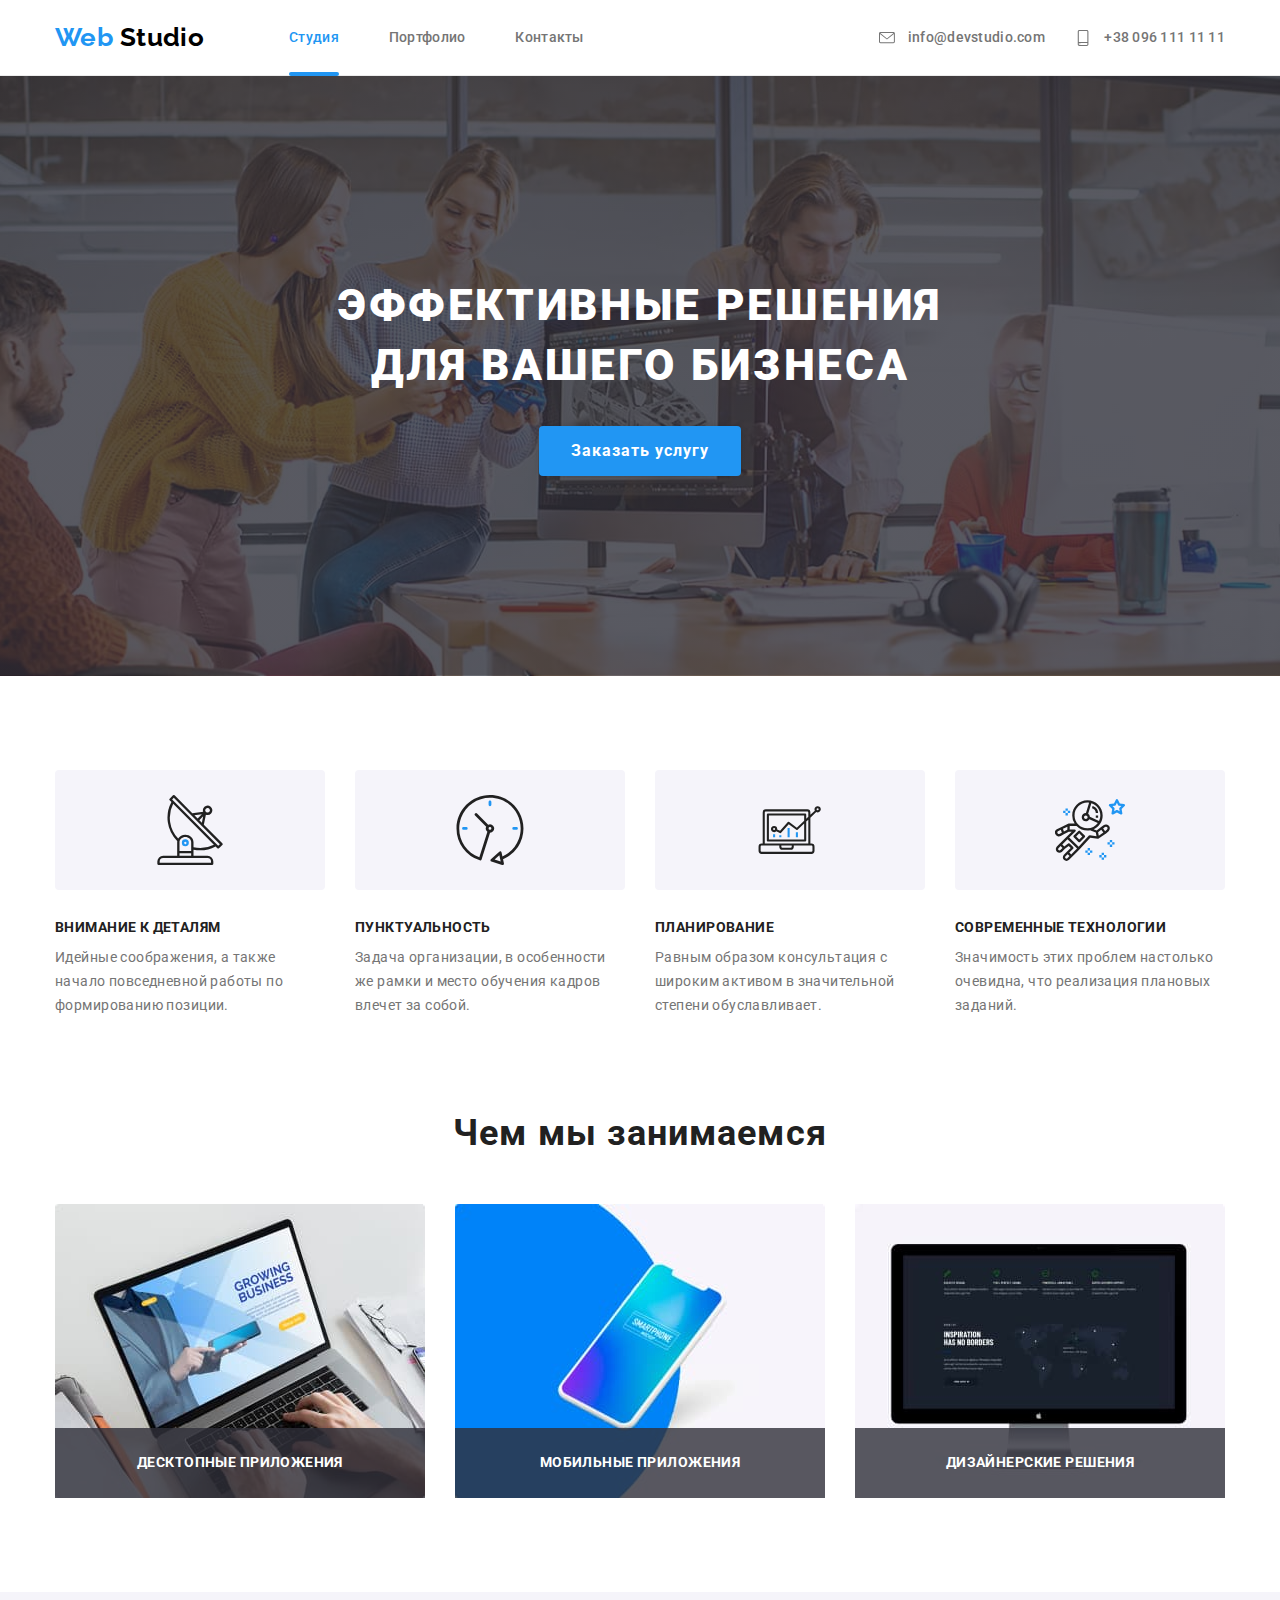
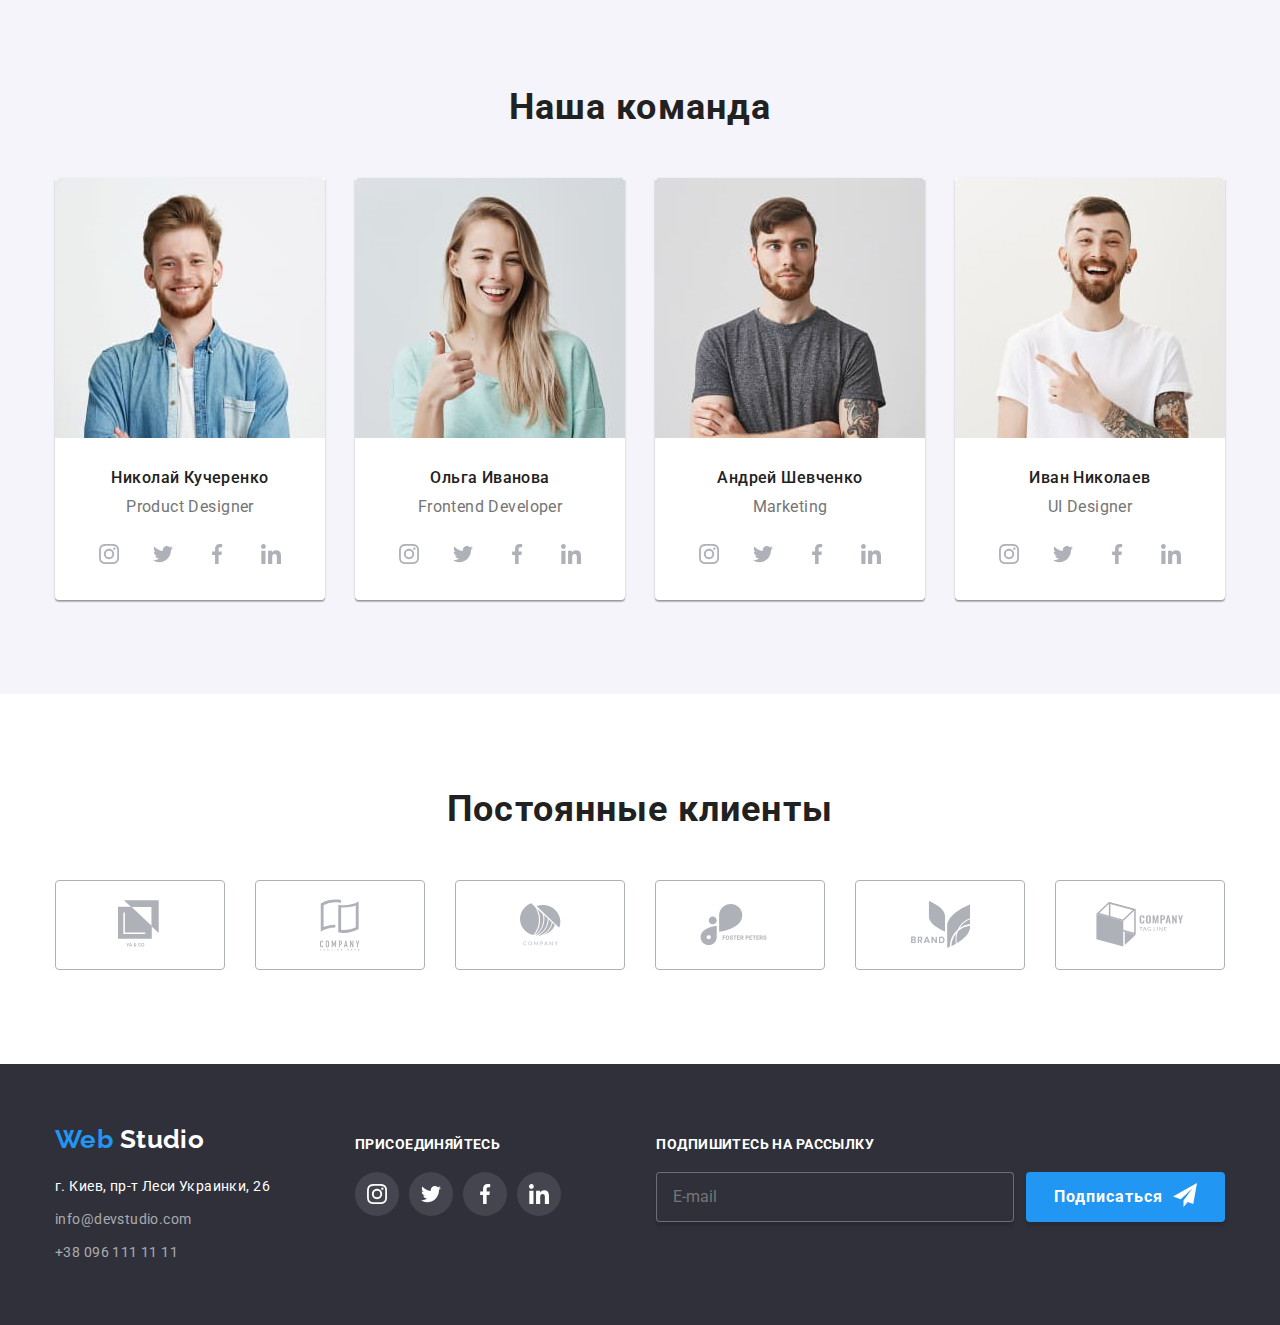
==== index.html @ bd6f2a19 "hw08-ver_0_01" ====
<!DOCTYPE html>
<html lang="ru">
  <head>
    <meta charset="UTF-8" />
    <meta name="viewport" content="width=device-width, initial-scale=1.0" />
    <title>
      Web Studio
    </title>
    <link
      href="https://fonts.googleapis.com/css2?family=Raleway:wght@400;700&family=Roboto:wght@400;500;700;900&display=swap"
      rel="stylesheet"
    />
    <link rel="stylesheet" href="./css/main.min.css" />
  </head>
  <body>
    <header class="page-header">
      <div class="page-header__wrapper container">
        <a href="./index.html" class="logo page-header__logo">
          Web
          <span class="logo--black">Studio</span>
        </a>
        <nav class="page-header__nav">
          <ul class="nav-list">
            <li>
              <a href="./index.html" class="active" aria-label="Гланая страница">Студия</a>
            </li>
            <li>
              <a href="./portfolio.html" aria-label="Портфолио">Портфолио</a>
            </li>
            <li>
              <a href="#" aria-label="Контакты">Контакты</a>
            </li>
          </ul>
        </nav>

        <ul class="header-contacts">
          <li>
            <a href="mailto:info@devstudio.com" aria-label="Написать письмо нам">
              <span class="header-contacts__icon">
                <svg width="16" height="16">
                  <use href="./images/sprite-min.svg#icon-email"></use>
                </svg>
              </span>
              info@devstudio.com
            </a>
          </li>
          <li>
            <a href="tel:+380961111111" aria-label="Позвонить нам">
              <span class="header-contacts__icon">
                <svg width="16" height="16">
                  <use href="./images/sprite-min.svg#icon-phone"></use>
                </svg>
              </span>
              +38 096 111 11 11
            </a>
          </li>
        </ul>
      </div>
    </header>

    <main>
      <!-- Секция заказа. Главный блок -->
      <section class="section-hero">
        <div class="container">
          <h1>
            эффективные решения
            <br />
            для вашего бизнеса
          </h1>
          <a href="#" data-modal-open>Заказать услугу</a>
        </div>
      </section>

      <!-- Ценности. Скилы -->
      <section class="section-skills container">
        <h2 class="visually-hidden">
          Наши ценности
        </h2>
        <ul class="skills-list">
          <li>
            <div class="skills-list__svg">
              <svg width="70px" height="70px">
                <use href="./images/sprite-min.svg#icon-antenna"></use>
              </svg>
            </div>
            <h3>
              Внимание к деталям
            </h3>
            <p>
              Идейные соображения, а также начало повседневной работы по формированию позиции.
            </p>
          </li>
          <li>
            <div class="skills-list__svg">
              <svg width="70px" height="70px">
                <use href="./images/sprite-min.svg#icon-clock"></use>
              </svg>
            </div>
            <h3>
              Пунктуальность
            </h3>
            <p>
              Задача организации, в особенности же рамки и место обучения кадров влечет за собой.
            </p>
          </li>
          <li>
            <div class="skills-list__svg">
              <svg width="70px" height="70px">
                <use href="./images/sprite-min.svg#icon-diagram"></use>
              </svg>
            </div>
            <h3>
              Планирование
            </h3>
            <p>
              Равным образом консультация с широким активом в значительной степени обуславливает.
            </p>
          </li>
          <li>
            <div class="skills-list__svg">
              <svg width="70px" height="70px">
                <use href="./images/sprite-min.svg#icon-astronaut"></use>
              </svg>
            </div>
            <h3>
              Современные технологии
            </h3>
            <p>
              Значимость этих проблем настолько очевидна, что реализация плановых заданий.
            </p>
          </li>
        </ul>
      </section>

      <!-- Наши работы (продукты) -->
      <section class="section-works container">
        <h2>
          Чем мы занимаемся
        </h2>
        <ul class="works-list">
          <li>
            <img
              src="./images/content/img/index/desktop.jpg"
              alt="Десктопные приложения"
              width="370"
            />
            <div class="works-list__descr">
              <h3>
                Десктопные приложения
              </h3>
            </div>
          </li>
          <li>
            <img
              src="./images/content/img/index/mobile.jpg"
              alt="Мобильные приложения"
              width="370"
            />
            <div class="works-list__descr">
              <h3>
                Мобильные приложения
              </h3>
            </div>
          </li>
          <li>
            <img
              src="./images/content/img/index/desing.jpg"
              alt="Дизайнерские решения"
              width="370"
            />
            <div class="works-list__descr">
              <h3>
                Дизайнерские решения
              </h3>
            </div>
          </li>
        </ul>
      </section>

      <!-- Команда. Сотрудники -->
      <section class="section-team">
        <div class="container">
          <h2>
            Наша команда
          </h2>
          <ul class="team-list">
            <li>
              <img
                src="./images/content/img/index/person-1.jpg"
                alt="Николай Кучеренко фото"
                width="270"
                title="Николай Кучеренко"
              />
              <h3>
                Николай Кучеренко
              </h3>
              <p>
                Product Designer
              </p>
              <ul class="team-list__social">
                <li>
                  <a href="#" class="social-icon">
                    <svg width="20px" height="20px">
                      <use href="./images/sprite-min.svg#icon-instagram"></use>
                    </svg>
                  </a>
                </li>
                <li>
                  <a href="#" class="social-icon">
                    <svg width="20px" height="20px">
                      <use href="./images/sprite-min.svg#icon-twitter"></use>
                    </svg>
                  </a>
                </li>
                <li>
                  <a href="#" class="social-icon">
                    <svg width="20px" height="20px">
                      <use href="./images/sprite-min.svg#icon-facebook"></use>
                    </svg>
                  </a>
                </li>
                <li>
                  <a href="#" class="social-icon">
                    <svg width="20px" height="20px">
                      <use href="./images/sprite-min.svg#icon-linkedin"></use>
                    </svg>
                  </a>
                </li>
              </ul>
            </li>
            <li>
              <img
                src="./images/content/img/index/person-2.jpg"
                alt="Ольга Иванова фото"
                width="270"
                title="Ольга Иванова"
              />
              <h3>
                Ольга Иванова
              </h3>
              <p>
                Frontend Developer
              </p>
              <ul class="team-list__social">
                <li>
                  <a href="#" class="social-icon">
                    <svg width="20px" height="20px">
                      <use href="./images/sprite-min.svg#icon-instagram"></use>
                    </svg>
                  </a>
                </li>
                <li>
                  <a href="#" class="social-icon">
                    <svg width="20px" height="20px">
                      <use href="./images/sprite-min.svg#icon-twitter"></use>
                    </svg>
                  </a>
                </li>
                <li>
                  <a href="#" class="social-icon">
                    <svg width="20px" height="20px">
                      <use href="./images/sprite-min.svg#icon-facebook"></use>
                    </svg>
                  </a>
                </li>
                <li>
                  <a href="#" class="social-icon">
                    <svg width="20px" height="20px">
                      <use href="./images/sprite-min.svg#icon-linkedin"></use>
                    </svg>
                  </a>
                </li>
              </ul>
            </li>
            <li>
              <img
                src="./images/content/img/index/person-3.jpg"
                alt="Андрей Шевченко фото"
                width="270"
                title="Андрей Шевченко"
              />
              <h3>
                Андрей Шевченко
              </h3>
              <p>
                Marketing
              </p>
              <ul class="team-list__social">
                <li>
                  <a href="#" class="social-icon">
                    <svg width="20px" height="20px">
                      <use href="./images/sprite-min.svg#icon-instagram"></use>
                    </svg>
                  </a>
                </li>
                <li>
                  <a href="#" class="social-icon">
                    <svg width="20px" height="20px">
                      <use href="./images/sprite-min.svg#icon-twitter"></use>
                    </svg>
                  </a>
                </li>
                <li>
                  <a href="#" class="social-icon">
                    <svg width="20px" height="20px">
                      <use href="./images/sprite-min.svg#icon-facebook"></use>
                    </svg>
                  </a>
                </li>
                <li>
                  <a href="#" class="social-icon">
                    <svg width="20px" height="20px">
                      <use href="./images/sprite-min.svg#icon-linkedin"></use>
                    </svg>
                  </a>
                </li>
              </ul>
            </li>
            <li>
              <img
                src="./images/content/img/index/person-4.jpg"
                alt="Иван Николаев фото"
                width="270"
                title="Иван Николаев"
              />
              <h3>
                Иван Николаев
              </h3>
              <p>
                UI Designer
              </p>
              <ul class="team-list__social">
                <li>
                  <a href="#" class="social-icon">
                    <svg width="20px" height="20px">
                      <use href="./images/sprite-min.svg#icon-instagram"></use>
                    </svg>
                  </a>
                </li>
                <li>
                  <a href="#" class="social-icon">
                    <svg width="20px" height="20px">
                      <use href="./images/sprite-min.svg#icon-twitter"></use>
                    </svg>
                  </a>
                </li>
                <li>
                  <a href="#" class="social-icon">
                    <svg width="20px" height="20px">
                      <use href="./images/sprite-min.svg#icon-facebook"></use>
                    </svg>
                  </a>
                </li>
                <li>
                  <a href="#" class="social-icon">
                    <svg width="20px" height="20px">
                      <use href="./images/sprite-min.svg#icon-linkedin"></use>
                    </svg>
                  </a>
                </li>
              </ul>
            </li>
          </ul>
        </div>
      </section>

      <!-- Клиенты -->
      <section class="section-clients container">
        <h2>
          Постоянные клиенты
        </h2>
        <ul class="clients-list">
          <li>
            <a href="#" aria-label="Ссылка на сайт Компании-1" class="clients-list__link">
              <svg width="45px" height="50px">
                <use href="./images/sprite-min.svg#icon-client-1"></use>
              </svg>
            </a>
          </li>
          <li>
            <a href="#" aria-label="Ссылка на сайт Компании-2" class="clients-list__link">
              <svg width="40px" height="52px">
                <use href="./images/sprite-min.svg#icon-client-2"></use>
              </svg>
            </a>
          </li>
          <li>
            <a href="#" aria-label="Ссылка на сайт Компании-3" class="clients-list__link">
              <svg width="41px" height="43px">
                <use href="./images/sprite-min.svg#icon-client-3"></use>
              </svg>
            </a>
          </li>
          <li>
            <a href="#" aria-label="Ссылка на сайт Компании-4" class="clients-list__link">
              <svg width="80px" height="42px">
                <use href="./images/sprite-min.svg#icon-client-4"></use>
              </svg>
            </a>
          </li>
          <li>
            <a href="#" aria-label="Ссылка на сайт Компании-5" class="clients-list__link">
              <svg width="59px" height="47px">
                <use href="./images/sprite-min.svg#icon-client-5"></use>
              </svg>
            </a>
          </li>
          <li>
            <a href="#" aria-label="Ссылка на сайт Компании-6" class="clients-list__link">
              <svg width="88px" height="45px">
                <use href="./images/sprite-min.svg#icon-client-6"></use>
              </svg>
            </a>
          </li>
        </ul>
      </section>
    </main>

    <!-- Footer -->
    <footer class="page-footer">
      <div class="page-footer__wrapper container">
        <!-- Contacts -->
        <section class="footer-left">
          <h2 class="visually-hidden">
            Контакты
          </h2>
          <a href="./index.html" class="logo footer-left__logo">
            Web
            <span class="logo--white">Studio</span>
          </a>
          <address class="footer-contacts">
            <ul class="footer-contacts__list">
              <li>
                <p>
                  г. Киев, пр-т Леси Украинки, 26
                </p>
              </li>
              <li>
                <a href="mailto:info@devstudio.com">info@devstudio.com</a>
              </li>
              <li>
                <a href="tel:+380961111111">+38 096 111 11 11</a>
              </li>
            </ul>
          </address>
        </section>

        <!-- Follow me -->
        <section class="footer-center footer-section-follow-me">
          <h2 class="visually-hidden">Мы в социальных сетях</h2>
          <b>присоединяйтесь</b>
          <ul class="footer-follow-me">
            <li>
              <a href="#" aria-label="Ссылка на Instagram" class="social-icon social-icon--dark">
                <svg width="20px" height="20px">
                  <use href="./images/sprite-min.svg#icon-instagram"></use>
                </svg>
              </a>
            </li>
            <li>
              <a href="#" aria-label="Ссылка на Twitter" class="social-icon social-icon--dark">
                <svg width="20px" height="20px">
                  <use href="./images/sprite-min.svg#icon-twitter"></use>
                </svg>
              </a>
            </li>
            <li>
              <a href="#" aria-label="Ссылка на Facebook" class="social-icon social-icon--dark">
                <svg width="20px" height="20px">
                  <use href="./images/sprite-min.svg#icon-facebook"></use>
                </svg>
              </a>
            </li>
            <li>
              <a href="#" aria-label="Ссылка на Linkedin" class="social-icon social-icon--dark">
                <svg width="20px" height="20px">
                  <use href="./images/sprite-min.svg#icon-linkedin"></use>
                </svg>
              </a>
            </li>
          </ul>
        </section>

        <!-- Subscribe -->
        <section class="footer-right footer-section-subscribe">
          <h2 class="visually-hidden">Подписка на рассылку</h2>
          <b>Подпишитесь на рассылку</b>
          <form class="form-subscribe" autocomplete="off">
            <label class="form-subscribe-field">
              <input type="email" class="form-subscribe-input" name="mail" placeholder="E-mail" />
            </label>
            <button type="submit" class="form-subscribe-submit">
              <span class="form-subscribe-label">Подписаться</span>
              <span class="form-subscribe-icon">
                <svg width="24px" height="24px">
                  <use href="./images/sprite-min.svg#icon-send"></use>
                </svg>
              </span>
            </button>
          </form>
        </section>
      </div>
    </footer>

    <!-- Modal -->
    <div class="backdrop is-hidden" data-modal>
      <div class="modal">
        <button class="btn-close" data-modal-close>
          <svg width="11px" height="11px">
            <use href="./images/sprite-min.svg#icon-close"></use>
          </svg>
        </button>
        <h2>Оставьте свои данные, мы вам перезвоним</h2>
        <form class="form-callback" autocomplete="off">
          <label class="form-callback-field">
            <input type="text" class="form-callback-input" name="name" placeholder=" " />
            <span class="form-callback-icon">
              <svg width="12px" height="12px">
                <use href="./images/sprite-min.svg#icon-human"></use>
              </svg>
            </span>
            <span class="form-callback-label">Имя</span>
          </label>
          <label class="form-callback-field">
            <input type="tel" class="form-callback-input" name="phone" placeholder=" " />
            <span class="form-callback-icon">
              <svg width="12px" height="12px">
                <use href="./images/sprite-min.svg#icon-phone-2"></use>
              </svg>
            </span>
            <span class="form-callback-label">Телефон</span>
          </label>
          <label class="form-callback-field">
            <input type="email" class="form-callback-input" name="email" placeholder=" " />
            <span class="form-callback-icon">
              <svg width="12px" height="12px">
                <use href="./images/sprite-min.svg#icon-email-2"></use>
              </svg>
            </span>
            <span class="form-callback-label">Почта</span>
          </label>
          <div class="textarea-wrapper">
            <textarea name="comment" class="form-callback-textarea" placeholder=" "></textarea>
            <span class="form-callback-text">Комментарий</span>
          </div>
          <label class="form-callback-checkbox">
            <input type="checkbox" class="form-callback-checkbox--input" name="callback-agree" />
            <span class="form-callback-icon--checkbox"></span>
            <span class="form-callback-text--checkbox">Соглашаюсь с рассылкой и принимаю</span>
            <a href="#">Условия договора</a>
          </label>
          <button type="submit" class="form-callback-submit">Отправить</button>
        </form>
      </div>
    </div>

    <script src="./js/modal.js"></script>
  </body>
</html>
---- css/main.min.css ----
/*! modern-normalize v0.7.0 | MIT License | https://github.com/sindresorhus/modern-normalize */*,*::before,*::after{-webkit-box-sizing:border-box;box-sizing:border-box}:root{-moz-tab-size:4;-o-tab-size:4;tab-size:4}html{line-height:1.15;-webkit-text-size-adjust:100%}body{margin:0}body{font-family:system-ui,-apple-system,"Segoe UI",Roboto,Helvetica,Arial,sans-serif,"Apple Color Emoji","Segoe UI Emoji"}hr{height:0}abbr[title]{-webkit-text-decoration:underline dotted;text-decoration:underline dotted}b,strong{font-weight:bolder}code,kbd,samp,pre{font-family:ui-monospace, SFMono-Regular, Consolas, 'Liberation Mono', Menlo, monospace;font-size:1em}small{font-size:80%}sub,sup{font-size:75%;line-height:0;position:relative;vertical-align:baseline}sub{bottom:-0.25em}sup{top:-0.5em}button,input,optgroup,select,textarea{font-family:inherit;font-size:100%;line-height:1.15;margin:0}button,select{text-transform:none}button,[type='button'],[type='reset'],[type='submit']{-webkit-appearance:button}button::-moz-focus-inner,[type='button']::-moz-focus-inner,[type='reset']::-moz-focus-inner,[type='submit']::-moz-focus-inner{border-style:none;padding:0}button:-moz-focusring,[type='button']:-moz-focusring,[type='reset']:-moz-focusring,[type='submit']:-moz-focusring{outline:1px dotted ButtonText}legend{padding:0}progress{vertical-align:baseline}[type='number']::-webkit-inner-spin-button,[type='number']::-webkit-outer-spin-button{height:auto}[type='search']{-webkit-appearance:textfield;outline-offset:-2px}[type='search']::-webkit-search-decoration{-webkit-appearance:none}::-webkit-file-upload-button{-webkit-appearance:button;font:inherit}summary{display:list-item}ul{margin:0;padding:0;list-style:none}.section-works h2,.section-team h2,.section-clients h2,.modal h2{margin-bottom:50px;font-size:36px;font-weight:700;letter-spacing:.03em;line-height:1.17;color:#212121}.skills-list h3,.works-list__descr h3{text-align:left;font-size:14px;font-weight:700;text-transform:uppercase;letter-spacing:.03em;line-height:1.14;color:#212121}body{font-family:"Roboto",sans-serif;font-size:14px;letter-spacing:.03em;background-color:#fff;color:#757575}a,a:visited{text-decoration:none}h1,h2,h3,h4,h5,h6{margin:0;text-align:center}img{display:block}.container{width:1200px;margin-left:auto;margin-right:auto;padding:0 15px}.visually-hidden{position:absolute;width:1px;height:1px;margin:-1px;border:0;padding:0;clip:rect(0 0 0 0);overflow:hidden}.logo{display:inline-block;font-family:"Raleway",sans-serif;font-size:26px;font-weight:700;line-height:1.19;color:#2196f3}.logo:visited{color:#2196f3}.logo--black{color:#000}.logo--white{color:#fff}.social-icon{display:-webkit-box;display:-ms-flexbox;display:flex;-webkit-box-align:center;-ms-flex-align:center;align-items:center;-webkit-box-pack:center;-ms-flex-pack:center;justify-content:center;width:44px;height:44px;border-radius:50%;background-color:#fff;fill:#afb1b8;-webkit-transition:background-color 250ms cubic-bezier(0.4, 0, 0.2, 1) 0ms,fill 250ms cubic-bezier(0.4, 0, 0.2, 1) 0ms;transition:background-color 250ms cubic-bezier(0.4, 0, 0.2, 1) 0ms,fill 250ms cubic-bezier(0.4, 0, 0.2, 1) 0ms}.social-icon--dark{background-color:rgba(255,255,255,0.1);fill:#fff}.social-icon:hover,.social-icon:focus{background-color:#2196f3;fill:#fff}.page-header{border-bottom:1px solid #ececec}.page-header__wrapper{display:-webkit-box;display:-ms-flexbox;display:flex;-webkit-box-align:center;-ms-flex-align:center;align-items:center;-webkit-box-pack:start;-ms-flex-pack:start;justify-content:flex-start}.page-header__logo{margin-right:85px}.page-header__nav{margin-right:auto}.nav-list{display:-webkit-box;display:-ms-flexbox;display:flex;font-weight:500;letter-spacing:.02em}.nav-list>li:not(:last-child){margin-right:50px}.nav-list>li>a{display:block;position:relative;line-height:75px;color:inherit;-webkit-transition:color 250ms cubic-bezier(0.4, 0, 0.2, 1) 0ms;transition:color 250ms cubic-bezier(0.4, 0, 0.2, 1) 0ms}.nav-list a:hover,.nav-list a:focus,.nav-list .active{color:#2196f3}.nav-list .active::after{content:'';position:absolute;left:0;bottom:-1px;width:100%;height:4px;border-radius:2px;background-color:#2196f3}.header-contacts{display:-webkit-box;display:-ms-flexbox;display:flex;-webkit-box-align:center;-ms-flex-align:center;align-items:center;-webkit-box-pack:start;-ms-flex-pack:start;justify-content:flex-start}.header-contacts>li:not(:last-child){margin-right:30px}.header-contacts a{font-weight:500;letter-spacing:.02em;color:inherit;fill:currentColor;-webkit-transition:color 250ms cubic-bezier(0.4, 0, 0.2, 1) 0ms,fill 250ms cubic-bezier(0.4, 0, 0.2, 1) 0ms;transition:color 250ms cubic-bezier(0.4, 0, 0.2, 1) 0ms,fill 250ms cubic-bezier(0.4, 0, 0.2, 1) 0ms}.header-contacts a:hover,.header-contacts a:focus{color:#2196f3;fill:#2196f3}.header-contacts__icon{padding-right:10px;vertical-align:middle;line-height:0}.section-hero{max-width:1600px;margin-left:auto;margin-right:auto;margin-bottom:94px;padding:200px 0;text-align:center;background-color:#000;background-image:-webkit-gradient(linear, left top, right top, from(rgba(47,48,58,0.8)), to(rgba(47,48,58,0.8))),url("../images/decor/img/hero.jpg");background-image:linear-gradient(to right, rgba(47,48,58,0.8), rgba(47,48,58,0.8)),url("../images/decor/img/hero.jpg");background-repeat:no-repeat;background-position:center;background-size:cover}.section-hero h1{margin:0;margin-bottom:30px;font-size:44px;font-weight:900;text-transform:uppercase;letter-spacing:0.06em;line-height:1.36;color:#fff}.section-hero a{display:inline-block;padding:10px 32px;font-size:16px;font-weight:700;letter-spacing:.06em;line-height:1.88;background-color:#2196f3;color:#fff;border-radius:4px;-webkit-box-shadow:0 0 4px rgba(0,0,0,0.15);box-shadow:0 0 4px rgba(0,0,0,0.15)}.section-skills{margin-bottom:94px}.skills-list{display:-webkit-box;display:-ms-flexbox;display:flex;margin:0 -15px}.skills-list>li{width:calc((100% - 120px) / 4);margin:0 15px}.skills-list h3{margin-bottom:10px}.skills-list p{margin:0;line-height:1.71}.skills-list__svg{margin-bottom:30px;padding:25px 0;line-height:0;text-align:center;background-color:#f5f4fa;border-radius:4px}.section-works{margin-bottom:94px}.works-list{display:-webkit-box;display:-ms-flexbox;display:flex;margin:0 -15px}.works-list>li{display:-webkit-box;display:-ms-flexbox;display:flex;position:relative;margin:0 15px}.works-list__descr{position:absolute;left:0;bottom:0;width:100%;padding:27px 0;background-color:rgba(47,48,58,0.8)}.works-list__descr h3{text-align:center;color:#fff}.section-team{margin-bottom:94px;padding:94px 0;background-color:#f5f4fa}.team-list{display:-webkit-box;display:-ms-flexbox;display:flex;margin:0 -15px}.team-list>li{margin:0 15px;background-color:#fff;border-radius:0px 0px 4px 4px;-webkit-box-shadow:0px 2px 1px rgba(0,0,0,0.2),0px 1px 1px rgba(0,0,0,0.14),0px 1px 3px rgba(0,0,0,0.12);box-shadow:0px 2px 1px rgba(0,0,0,0.2),0px 1px 1px rgba(0,0,0,0.14),0px 1px 3px rgba(0,0,0,0.12)}.team-list h3{margin-top:30px;margin-bottom:10px;font-size:16px;font-weight:500;line-height:1.19;color:#212121}.team-list p{margin:0;font-size:16px;line-height:1.19;text-align:center}.team-list__social{display:-webkit-box;display:-ms-flexbox;display:flex;margin-top:16px;margin-bottom:24px;margin-left:27px;margin-right:27px}.team-list__social>li{margin:0 5px}.section-clients{margin-bottom:94px}.clients-list{display:-webkit-box;display:-ms-flexbox;display:flex;margin:0 -15px}.clients-list>li{width:170px;margin:0 15px;text-align:center}.clients-list__link{display:-webkit-box;display:-ms-flexbox;display:flex;-webkit-box-align:center;-ms-flex-align:center;align-items:center;-webkit-box-pack:center;-ms-flex-pack:center;justify-content:center;height:90px;border:1px solid;border-radius:4px;border-color:#afb1b8;fill:#afb1b8;-webkit-transition:border-color 250ms cubic-bezier(0.4, 0, 0.2, 1) 0ms,fill 250ms cubic-bezier(0.4, 0, 0.2, 1) 0ms;transition:border-color 250ms cubic-bezier(0.4, 0, 0.2, 1) 0ms,fill 250ms cubic-bezier(0.4, 0, 0.2, 1) 0ms}.clients-list__link:hover,.clients-list__link:focus{border-color:#2196f3;fill:#2196f3}.page-footer{padding:60px 0px;background-color:#2f303a}.page-footer b{display:block;margin-bottom:20px;text-transform:uppercase;color:#fff}.page-footer__wrapper{display:-webkit-box;display:-ms-flexbox;display:flex}.footer-left{width:300px}.footer-left__logo{margin-bottom:20px}.footer-contacts{font-style:normal;line-height:1.71}.footer-contacts__list>li:not(:last-child){padding-bottom:9px}.footer-contacts__list p{margin:0;color:#fff}.footer-contacts__list a{color:rgba(255,255,255,0.6)}.footer-center{margin-top:12px;margin-right:auto}.footer-follow-me{display:-webkit-box;display:-ms-flexbox;display:flex;margin-left:-5px;margin-right:-5px}.footer-follow-me>li{margin:0 5px}.footer-right{margin-top:12px}.form-subscribe{display:-webkit-inline-box;display:-ms-inline-flexbox;display:inline-flex;-webkit-box-align:center;-ms-flex-align:center;align-items:center;-webkit-box-pack:center;-ms-flex-pack:center;justify-content:center}.form-subscribe-input{width:358px;padding:14px 16px;margin:0;font-size:16px;line-height:1.25;color:rgba(255,255,255,0.6);border:1px solid rgba(255,255,255,0.3);-webkit-box-shadow:0px 4px 4px rgba(0,0,0,0.15);box-shadow:0px 4px 4px rgba(0,0,0,0.15);border-radius:4px;background-color:#2f303a;cursor:pointer;-webkit-transition:border-color 250ms cubic-bezier(0.4, 0, 0.2, 1) 0ms;transition:border-color 250ms cubic-bezier(0.4, 0, 0.2, 1) 0ms}.form-subscribe-input:focus{outline:none;border-color:#2196f3;cursor:text}.form-subscribe-submit{display:-webkit-box;display:-ms-flexbox;display:flex;-webkit-box-align:center;-ms-flex-align:center;align-items:center;-webkit-box-pack:center;-ms-flex-pack:center;justify-content:center;margin-left:12px;padding:10px 28px;cursor:pointer;background:#2196f3;border:none;border-radius:4px;-webkit-box-shadow:0px 4px 4px rgba(0,0,0,0.15);box-shadow:0px 4px 4px rgba(0,0,0,0.15);fill:#fff}.form-subscribe-label{font-size:16px;font-weight:700;line-height:1.88;letter-spacing:.06em;color:#fff}.form-subscribe-icon{margin-left:10px}.backdrop{position:fixed;top:0;left:0;width:100%;height:100%;background-color:rgba(0,0,0,0.2);opacity:1;-webkit-transition:opacity 250ms cubic-bezier(0.4, 0, 0.2, 1) 0ms;transition:opacity 250ms cubic-bezier(0.4, 0, 0.2, 1) 0ms}.backdrop.is-hidden{opacity:0;pointer-events:none}.modal{position:absolute;top:50%;left:50%;width:528px;padding:40px;-webkit-transform:translate(-50%, -50%) scale(1);transform:translate(-50%, -50%) scale(1);background-color:#fff;border-radius:4px;-webkit-box-shadow:0px 2px 1px rgba(0,0,0,0.2),0px 1px 1px rgba(0,0,0,0.14),0px 1px 3px rgba(0,0,0,0.12);box-shadow:0px 2px 1px rgba(0,0,0,0.2),0px 1px 1px rgba(0,0,0,0.14),0px 1px 3px rgba(0,0,0,0.12);-webkit-transition:-webkit-transform 250ms cubic-bezier(0.4, 0, 0.2, 1) 0ms;transition:-webkit-transform 250ms cubic-bezier(0.4, 0, 0.2, 1) 0ms;transition:transform 250ms cubic-bezier(0.4, 0, 0.2, 1) 0ms;transition:transform 250ms cubic-bezier(0.4, 0, 0.2, 1) 0ms, -webkit-transform 250ms cubic-bezier(0.4, 0, 0.2, 1) 0ms}.backdrop.is-hidden .modal{-webkit-transform:translate(-50%, -50%) scale(1.05);transform:translate(-50%, -50%) scale(1.05)}.modal h2{margin:0;margin-bottom:12px;font-size:20px;line-height:1.15}.btn-close{position:absolute;top:0;right:0;width:30px;height:30px;margin-top:8px;margin-right:8px;padding:0;line-height:0;cursor:pointer;border:1px solid rgba(0,0,0,0.1);border-radius:50%;background-color:#fff;fill:#000;-webkit-transition:fill 250ms cubic-bezier(0.4, 0, 0.2, 1) 0ms;transition:fill 250ms cubic-bezier(0.4, 0, 0.2, 1) 0ms}.btn-close:hover,.btn-close:focus{fill:#2196f3}.textarea-wrapper{position:relative;height:120px}.form-callback{padding-top:18px}.form-callback-field{position:relative;display:block;margin-bottom:28px}.form-callback-input{width:100%;margin:0;padding:12px 18px;padding-left:42px;font-size:14px;line-height:1.14;color:#757575;border:1px solid;border-color:rgba(33,33,33,0.2);border-radius:4px;cursor:pointer;-webkit-transition:border-color 250ms cubic-bezier(0.4, 0, 0.2, 1) 0ms;transition:border-color 250ms cubic-bezier(0.4, 0, 0.2, 1) 0ms}.form-callback-input:focus{outline:none;border-color:#2196f3}.form-callback-icon{position:absolute;top:50%;left:19px;-webkit-transform:translateY(-50%);transform:translateY(-50%);fill:#212121;-webkit-transition:fill 250ms cubic-bezier(0.4, 0, 0.2, 1) 0ms;transition:fill 250ms cubic-bezier(0.4, 0, 0.2, 1) 0ms}.form-callback-input:focus ~ .form-callback-icon{fill:#2196f3}.form-callback-icon--checkbox{display:inline-block;width:16px;height:15px;cursor:pointer;border:2px solid;border-color:#212121;border-radius:2px;background-color:#fff;-webkit-transition:border-color 250ms cubic-bezier(0.4, 0, 0.2, 1) 0ms,background-color 250ms cubic-bezier(0.4, 0, 0.2, 1) 0ms;transition:border-color 250ms cubic-bezier(0.4, 0, 0.2, 1) 0ms,background-color 250ms cubic-bezier(0.4, 0, 0.2, 1) 0ms}.form-callback-checkbox--input:focus ~ .form-callback-icon--checkbox{border:2px solid #2196f3;border-radius:2px}.form-callback-checkbox--input:checked ~ .form-callback-icon--checkbox{background-color:#2196f3;background-image:url("../images/decor/svg/src/check-full.svg");background-size:contain;background-origin:border-box;border:2px solid;border-color:transparent}.form-callback-label{position:absolute;top:50%;left:42px;font-size:14px;line-height:1.14;letter-spacing:.01em;color:#757575;-webkit-transform:translate(0px, -50%);transform:translate(0px, -50%);-webkit-transition:font-size 250ms cubic-bezier(0.4, 0, 0.2, 1) 0ms,line-height 250ms cubic-bezier(0.4, 0, 0.2, 1) 0ms,color 250ms cubic-bezier(0.4, 0, 0.2, 1) 0ms,-webkit-transform 250ms cubic-bezier(0.4, 0, 0.2, 1) 0ms;transition:font-size 250ms cubic-bezier(0.4, 0, 0.2, 1) 0ms,line-height 250ms cubic-bezier(0.4, 0, 0.2, 1) 0ms,color 250ms cubic-bezier(0.4, 0, 0.2, 1) 0ms,-webkit-transform 250ms cubic-bezier(0.4, 0, 0.2, 1) 0ms;transition:font-size 250ms cubic-bezier(0.4, 0, 0.2, 1) 0ms,line-height 250ms cubic-bezier(0.4, 0, 0.2, 1) 0ms,color 250ms cubic-bezier(0.4, 0, 0.2, 1) 0ms,transform 250ms cubic-bezier(0.4, 0, 0.2, 1) 0ms;transition:font-size 250ms cubic-bezier(0.4, 0, 0.2, 1) 0ms,line-height 250ms cubic-bezier(0.4, 0, 0.2, 1) 0ms,color 250ms cubic-bezier(0.4, 0, 0.2, 1) 0ms,transform 250ms cubic-bezier(0.4, 0, 0.2, 1) 0ms,-webkit-transform 250ms cubic-bezier(0.4, 0, 0.2, 1) 0ms}.form-callback-input:focus ~ .form-callback-label,.form-callback-input:not(:placeholder-shown) ~ .form-callback-label{font-size:12px;line-height:1.17;color:#2196f3;-webkit-transform:translate(-23px, -40px);transform:translate(-23px, -40px)}.form-callback-textarea{width:100%;height:100%;padding:12px 16px;resize:none;cursor:pointer;font-size:14px;letter-spacing:.01em;line-height:1.14;border:1px solid;border-color:rgba(33,33,33,0.2);border-radius:4px;color:#757575;-webkit-transition:border-color 250ms cubic-bezier(0.4, 0, 0.2, 1) 0ms;transition:border-color 250ms cubic-bezier(0.4, 0, 0.2, 1) 0ms}.form-callback-textarea:focus{cursor:text;outline:none;border-color:#2196f3}.form-callback-text{position:absolute;top:0;left:0;font-size:14px;line-height:1.14;letter-spacing:.01em;color:#757575;-webkit-transform:translate(16px, 12px);transform:translate(16px, 12px);-webkit-transition:font-size 250ms cubic-bezier(0.4, 0, 0.2, 1) 0ms,line-height 250ms cubic-bezier(0.4, 0, 0.2, 1) 0ms,color 250ms cubic-bezier(0.4, 0, 0.2, 1) 0ms,-webkit-transform 250ms cubic-bezier(0.4, 0, 0.2, 1) 0ms;transition:font-size 250ms cubic-bezier(0.4, 0, 0.2, 1) 0ms,line-height 250ms cubic-bezier(0.4, 0, 0.2, 1) 0ms,color 250ms cubic-bezier(0.4, 0, 0.2, 1) 0ms,-webkit-transform 250ms cubic-bezier(0.4, 0, 0.2, 1) 0ms;transition:font-size 250ms cubic-bezier(0.4, 0, 0.2, 1) 0ms,line-height 250ms cubic-bezier(0.4, 0, 0.2, 1) 0ms,color 250ms cubic-bezier(0.4, 0, 0.2, 1) 0ms,transform 250ms cubic-bezier(0.4, 0, 0.2, 1) 0ms;transition:font-size 250ms cubic-bezier(0.4, 0, 0.2, 1) 0ms,line-height 250ms cubic-bezier(0.4, 0, 0.2, 1) 0ms,color 250ms cubic-bezier(0.4, 0, 0.2, 1) 0ms,transform 250ms cubic-bezier(0.4, 0, 0.2, 1) 0ms,-webkit-transform 250ms cubic-bezier(0.4, 0, 0.2, 1) 0ms}.form-callback-textarea:focus ~ .form-callback-text,.form-callback-textarea:not(:placeholder-shown) ~ .form-callback-text{font-size:12px;line-height:1.17;color:#2196f3;-webkit-transform:translate(17px, -19px);transform:translate(17px, -19px)}.form-callback-text--checkbox{margin-left:7px;margin-right:4px;cursor:pointer}.form-callback-checkbox{display:-webkit-box;display:-ms-flexbox;display:flex;-webkit-box-align:center;-ms-flex-align:center;align-items:center;-webkit-box-pack:center;-ms-flex-pack:center;justify-content:center;margin-top:20px;margin-bottom:30px}.form-callback-checkbox--input{position:absolute;top:0;left:0;-webkit-appearance:none;-moz-appearance:none;appearance:none}.form-callback-checkbox a{color:#2196f3;text-decoration:underline}.form-callback-submit{display:block;width:200px;height:50px;margin-left:auto;margin-right:auto;padding:0;cursor:pointer;font-size:16px;font-weight:bold;letter-spacing:.06em;line-height:1.88;color:#fff;background-color:#2196f3;border:none;border-radius:4px;-webkit-box-shadow:0px 4px 4px rgba(0,0,0,0.15);box-shadow:0px 4px 4px rgba(0,0,0,0.15);-webkit-transition:background-color 250ms cubic-bezier(0.4, 0, 0.2, 1) 0ms;transition:background-color 250ms cubic-bezier(0.4, 0, 0.2, 1) 0ms}.form-callback-submit:hover,.form-callback-submit:focus{background-color:#188ce8}.section-portfolio{margin:94px auto}.section-portfolio p{margin:0}.portfolio-filter{display:-webkit-box;display:-ms-flexbox;display:flex;-webkit-box-align:center;-ms-flex-align:center;align-items:center;-webkit-box-pack:center;-ms-flex-pack:center;justify-content:center;margin-bottom:50px}.portfolio-filter__item{padding:6px 22px;cursor:pointer;font-size:16px;font-weight:500;line-height:1.62;letter-spacing:.03em;color:#212121;text-align:center;border:none;border-radius:4px;-webkit-box-shadow:none;box-shadow:none;background-color:#f5f4fa;-webkit-transition:all 250ms cubic-bezier(0.4, 0, 0.2, 1) 0ms;transition:all 250ms cubic-bezier(0.4, 0, 0.2, 1) 0ms}.portfolio-filter__item:not(:last-child){margin-right:8px}.portfolio-filter__item:hover,.portfolio-filter__item:focus{color:#fff;background-color:#2196f3;-webkit-box-shadow:0px 2px 2px rgba(0,0,0,0.12),0px 1px 2px rgba(0,0,0,0.08),0px 3px 1px rgba(0,0,0,0.1);box-shadow:0px 2px 2px rgba(0,0,0,0.12),0px 1px 2px rgba(0,0,0,0.08),0px 3px 1px rgba(0,0,0,0.1)}.portfolio-list{display:-webkit-box;display:-ms-flexbox;display:flex;-ms-flex-wrap:wrap;flex-wrap:wrap}.portfolio-list>li{width:calc((100% - 60px) / 3)}.portfolio-list>li>a{display:block;position:relative;overflow:hidden;-webkit-box-shadow:none;box-shadow:none;-webkit-transition:-webkit-box-shadow 250ms cubic-bezier(0.4, 0, 0.2, 1) 0ms;transition:-webkit-box-shadow 250ms cubic-bezier(0.4, 0, 0.2, 1) 0ms;transition:box-shadow 250ms cubic-bezier(0.4, 0, 0.2, 1) 0ms;transition:box-shadow 250ms cubic-bezier(0.4, 0, 0.2, 1) 0ms, -webkit-box-shadow 250ms cubic-bezier(0.4, 0, 0.2, 1) 0ms}.portfolio-list>li>a:hover,.portfolio-list>li>a:focus{-webkit-box-shadow:1px 4px 6px rgba(0,0,0,0.16),0px 4px 4px rgba(0,0,0,0.06),0px 1px 1px rgba(0,0,0,0.12);box-shadow:1px 4px 6px rgba(0,0,0,0.16),0px 4px 4px rgba(0,0,0,0.06),0px 1px 1px rgba(0,0,0,0.12)}.portfolio-list>li:not(:nth-child(3n)){margin-right:30px}.portfolio-list>li:not(:nth-last-child(-n+3)){margin-bottom:30px}.portfolio-list__img{position:relative}.portfolio-list__p{position:absolute;left:0;height:100%;padding:63px 24px;background-color:rgba(33,150,243,0.9);overflow:hidden;opacity:0;-webkit-transform:translateY(0);transform:translateY(0);-webkit-transition:-webkit-transform 250ms cubic-bezier(0.4, 0, 0.2, 1) 0ms;transition:-webkit-transform 250ms cubic-bezier(0.4, 0, 0.2, 1) 0ms;transition:transform 250ms cubic-bezier(0.4, 0, 0.2, 1) 0ms;transition:transform 250ms cubic-bezier(0.4, 0, 0.2, 1) 0ms, -webkit-transform 250ms cubic-bezier(0.4, 0, 0.2, 1) 0ms}.portfolio-list__p p{display:block;height:100%;overflow:hidden;font-size:18px;line-height:1.56;letter-spacing:.03em;color:#fff}.portfolio-list>li>a:hover .portfolio-list__p,.portfolio-list>li>a:focus .portfolio-list__p{-webkit-transform:translateY(-100%);transform:translateY(-100%);opacity:1}.portfolio-list__text{position:relative;padding:20px 24px;border:1px solid #eee;border-top:none;background-color:#fff}.portfolio-list__text h2{text-align:left;font-weight:700;font-size:18px;line-height:2;letter-spacing:.06em;color:#212121}.portfolio-list__text p{font-size:16px;line-height:1.88;letter-spacing:.03em;color:#757575}
/*# sourceMappingURL=main.min.css.map */
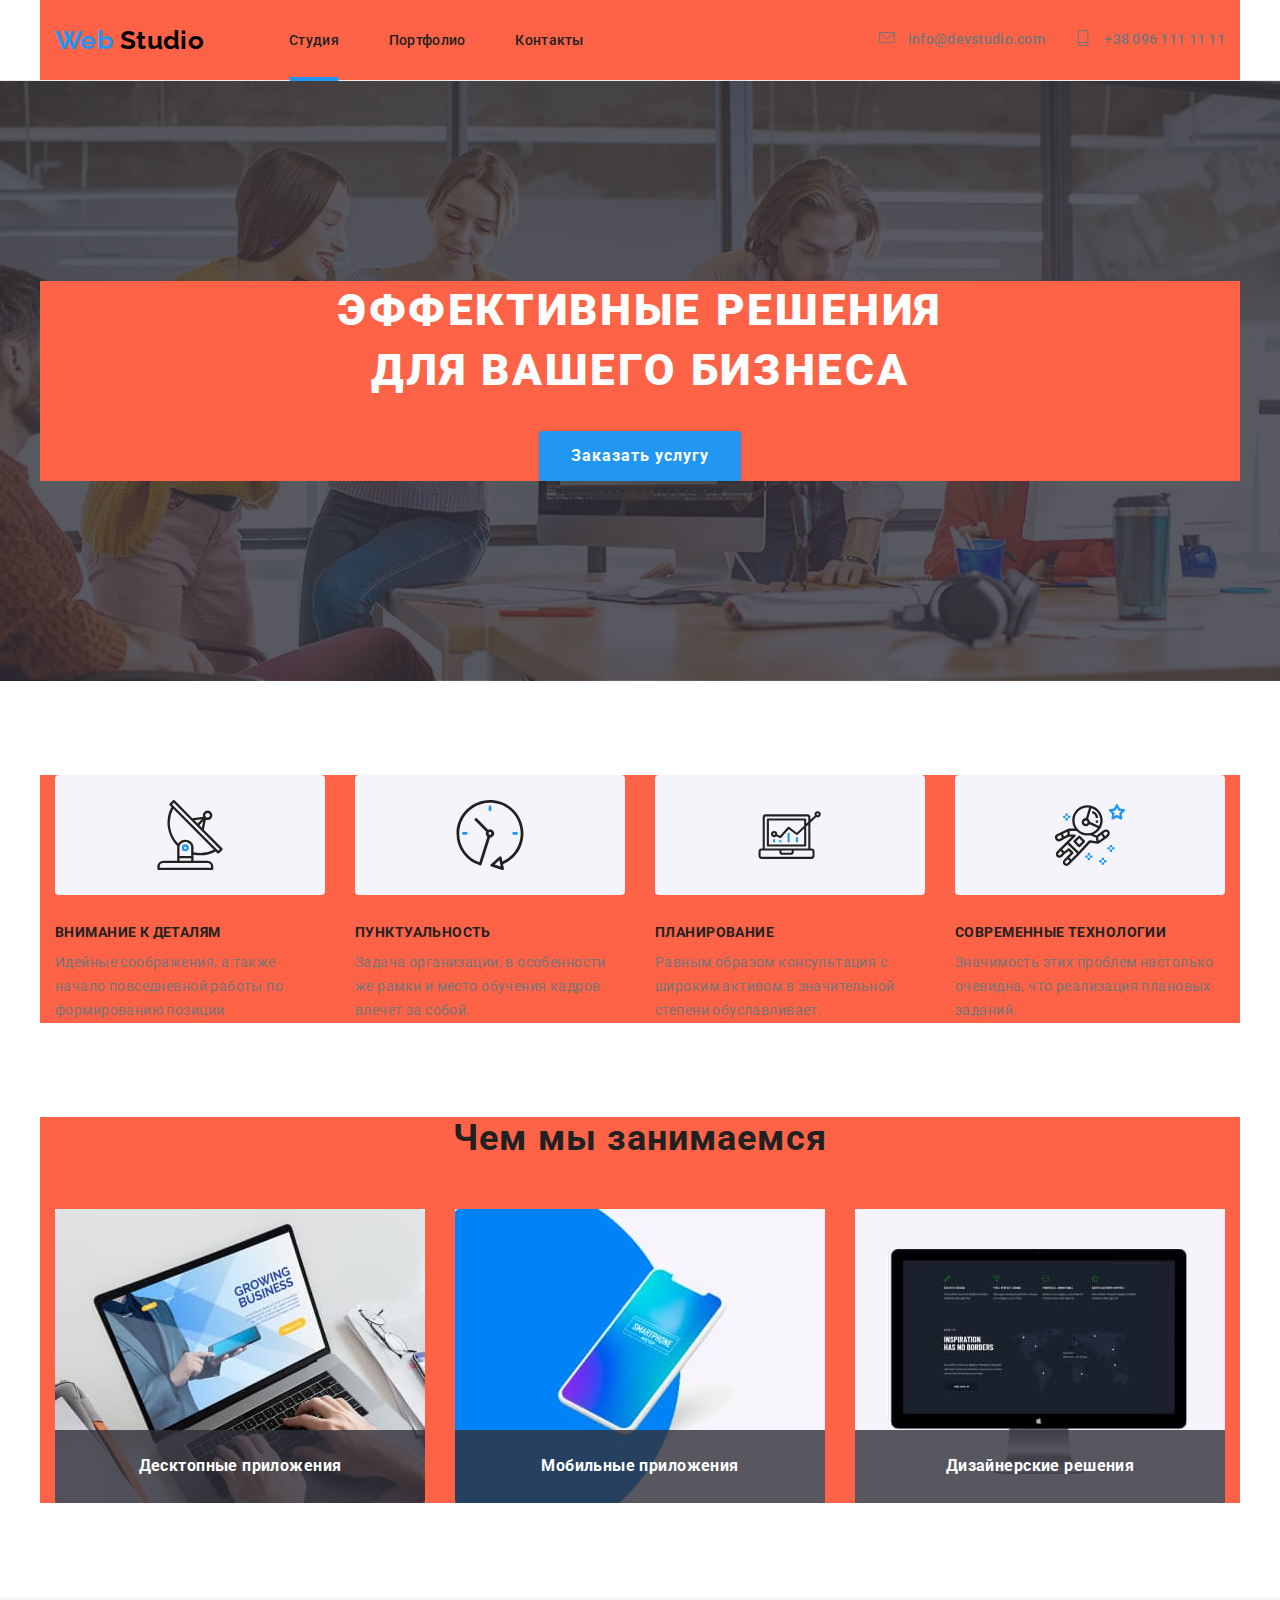
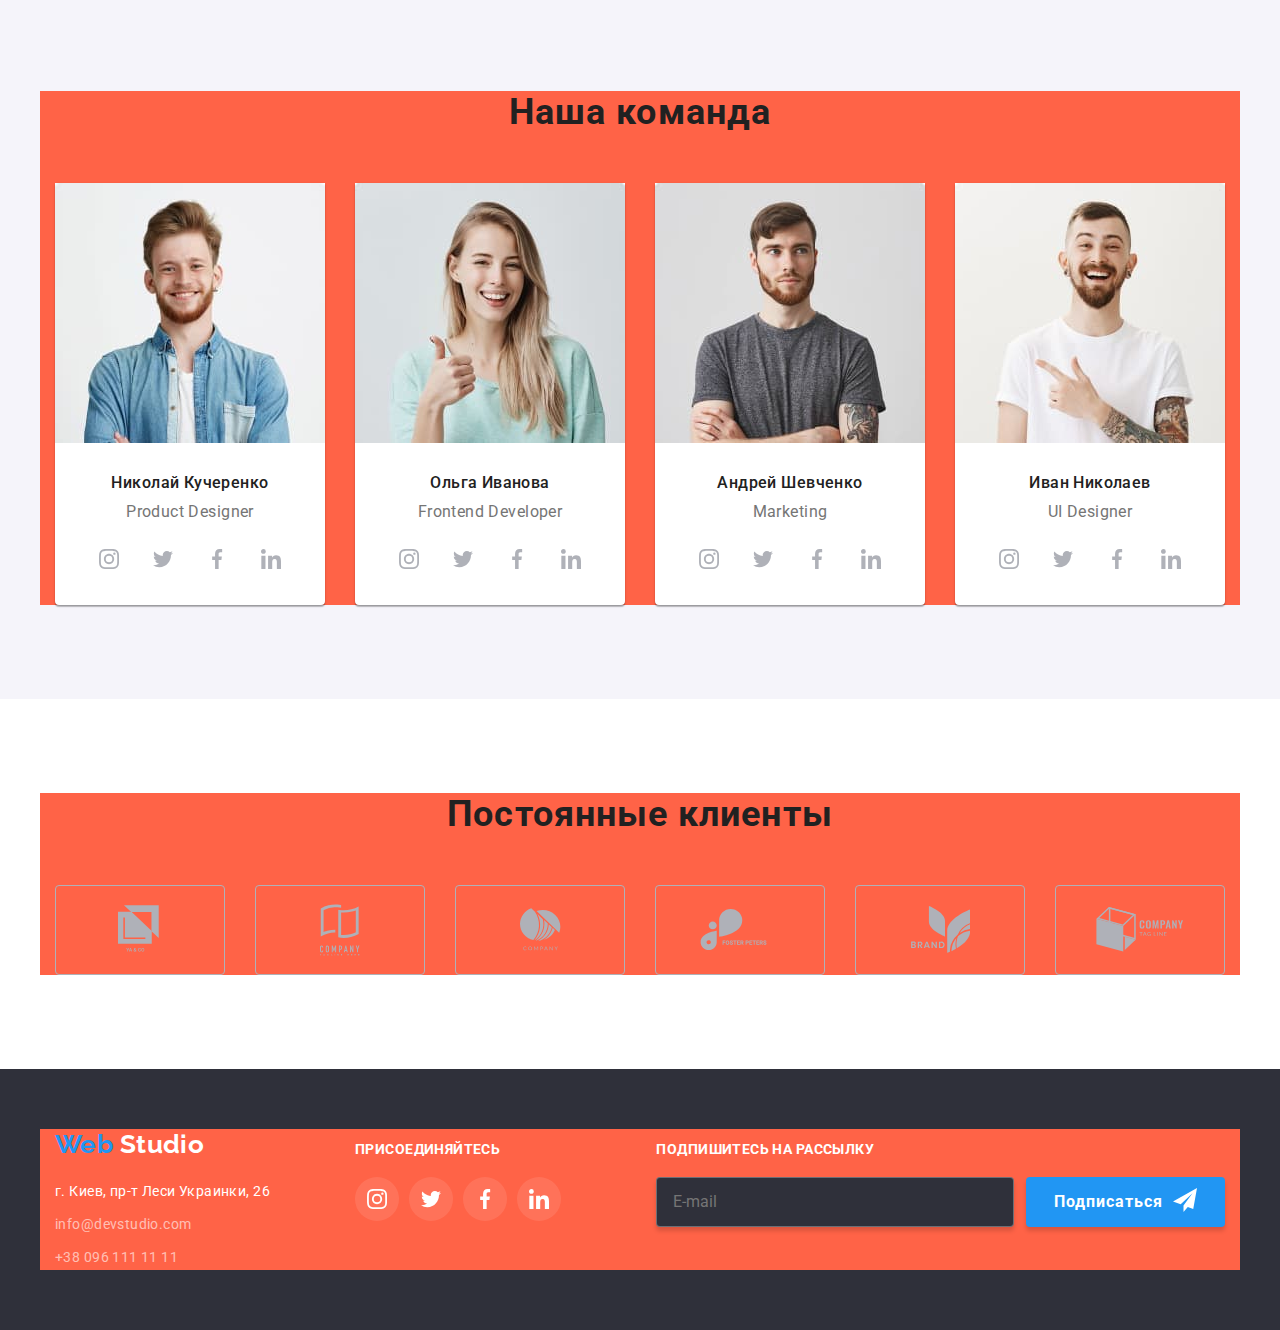
==== commit 3f275d5d: "hw08-ver_0_03" ====
--- a/index.html
+++ b/index.html
@@ -14,47 +14,68 @@
   </head>
   <body>
     <header class="page-header">
-      <div class="page-header__wrapper container">
-        <a href="./index.html" class="logo page-header__logo">
-          Web
-          <span class="logo--black">Studio</span>
-        </a>
-        <nav class="page-header__nav">
-          <ul class="nav-list">
-            <li>
-              <a href="./index.html" class="active" aria-label="Гланая страница">Студия</a>
-            </li>
-            <li>
-              <a href="./portfolio.html" aria-label="Портфолио">Портфолио</a>
-            </li>
-            <li>
-              <a href="#" aria-label="Контакты">Контакты</a>
-            </li>
-          </ul>
-        </nav>
-
-        <ul class="header-contacts">
-          <li>
-            <a href="mailto:info@devstudio.com" aria-label="Написать письмо нам">
-              <span class="header-contacts__icon">
-                <svg width="16" height="16">
-                  <use href="./images/sprite-min.svg#icon-email"></use>
-                </svg>
-              </span>
-              info@devstudio.com
-            </a>
-          </li>
-          <li>
-            <a href="tel:+380961111111" aria-label="Позвонить нам">
-              <span class="header-contacts__icon">
-                <svg width="16" height="16">
-                  <use href="./images/sprite-min.svg#icon-phone"></use>
-                </svg>
-              </span>
-              +38 096 111 11 11
-            </a>
-          </li>
-        </ul>
+      <div class="container">
+        <div class="page-header__wrapper">
+          <a href="./index.html" class="logo page-header__logo">
+            Web
+            <span class="logo--black">Studio</span>
+          </a>
+          <div class="mobile-wrapper" id="mobile-menu" data-menu>
+            <nav class="page-header__nav">
+              <ul class="nav-list">
+                <li>
+                  <a href="./index.html" class="active" aria-label="Гланая страница">Студия</a>
+                </li>
+                <li>
+                  <a href="./portfolio.html" aria-label="Портфолио">Портфолио</a>
+                </li>
+                <li>
+                  <a href="#" aria-label="Контакты">Контакты</a>
+                </li>
+              </ul>
+            </nav>
+
+            <ul class="header-contacts">
+              <li>
+                <a href="mailto:info@devstudio.com" aria-label="Написать письмо нам">
+                  <span class="header-contacts__icon">
+                    <svg width="16" height="16">
+                      <use href="./images/sprite-min.svg#icon-email"></use>
+                    </svg>
+                  </span>
+                  info@devstudio.com
+                </a>
+              </li>
+              <li>
+                <a href="tel:+380961111111" aria-label="Позвонить нам">
+                  <span class="header-contacts__icon">
+                    <svg width="16" height="16">
+                      <use href="./images/sprite-min.svg#icon-phone"></use>
+                    </svg>
+                  </span>
+                  +38 096 111 11 11
+                </a>
+              </li>
+            </ul>
+          </div>
+
+          <!-- Menu for mobile with Button -->
+          <button
+            type="button"
+            class="mobile-button"
+            aria-expanded="false"
+            data-menu-button
+            aria-controls="mobile-menu"
+          >
+            <svg width="40px" height="40px" aria-label="Переключатель мобильного меню">
+              <use
+                class="mobile-button__open"
+                href="./images/sprite-min.svg#icon-mobile-menu"
+              ></use>
+              <use class="mobile-button__close" href="./images/sprite-min.svg#icon-close-2"></use>
+            </svg>
+          </button>
+        </div>
       </div>
     </header>
 
@@ -555,5 +576,6 @@
     </div>
 
     <script src="./js/modal.js"></script>
+    <script src="./js/menu.js"></script>
   </body>
 </html>
--- a/css/main.min.css
+++ b/css/main.min.css
@@ -1,2 +1,2 @@
-/*! modern-normalize v0.7.0 | MIT License | https://github.com/sindresorhus/modern-normalize */*,*::before,*::after{-webkit-box-sizing:border-box;box-sizing:border-box}:root{-moz-tab-size:4;-o-tab-size:4;tab-size:4}html{line-height:1.15;-webkit-text-size-adjust:100%}body{margin:0}body{font-family:system-ui,-apple-system,"Segoe UI",Roboto,Helvetica,Arial,sans-serif,"Apple Color Emoji","Segoe UI Emoji"}hr{height:0}abbr[title]{-webkit-text-decoration:underline dotted;text-decoration:underline dotted}b,strong{font-weight:bolder}code,kbd,samp,pre{font-family:ui-monospace, SFMono-Regular, Consolas, 'Liberation Mono', Menlo, monospace;font-size:1em}small{font-size:80%}sub,sup{font-size:75%;line-height:0;position:relative;vertical-align:baseline}sub{bottom:-0.25em}sup{top:-0.5em}button,input,optgroup,select,textarea{font-family:inherit;font-size:100%;line-height:1.15;margin:0}button,select{text-transform:none}button,[type='button'],[type='reset'],[type='submit']{-webkit-appearance:button}button::-moz-focus-inner,[type='button']::-moz-focus-inner,[type='reset']::-moz-focus-inner,[type='submit']::-moz-focus-inner{border-style:none;padding:0}button:-moz-focusring,[type='button']:-moz-focusring,[type='reset']:-moz-focusring,[type='submit']:-moz-focusring{outline:1px dotted ButtonText}legend{padding:0}progress{vertical-align:baseline}[type='number']::-webkit-inner-spin-button,[type='number']::-webkit-outer-spin-button{height:auto}[type='search']{-webkit-appearance:textfield;outline-offset:-2px}[type='search']::-webkit-search-decoration{-webkit-appearance:none}::-webkit-file-upload-button{-webkit-appearance:button;font:inherit}summary{display:list-item}ul{margin:0;padding:0;list-style:none}.section-works h2,.section-team h2,.section-clients h2,.modal h2{margin-bottom:50px;font-size:36px;font-weight:700;letter-spacing:.03em;line-height:1.17;color:#212121}.skills-list h3,.works-list__descr h3{text-align:left;font-size:14px;font-weight:700;text-transform:uppercase;letter-spacing:.03em;line-height:1.14;color:#212121}body{font-family:"Roboto",sans-serif;font-size:14px;letter-spacing:.03em;background-color:#fff;color:#757575}a,a:visited{text-decoration:none}h1,h2,h3,h4,h5,h6{margin:0;text-align:center}img{display:block}.container{width:1200px;margin-left:auto;margin-right:auto;padding:0 15px}.visually-hidden{position:absolute;width:1px;height:1px;margin:-1px;border:0;padding:0;clip:rect(0 0 0 0);overflow:hidden}.logo{display:inline-block;font-family:"Raleway",sans-serif;font-size:26px;font-weight:700;line-height:1.19;color:#2196f3}.logo:visited{color:#2196f3}.logo--black{color:#000}.logo--white{color:#fff}.social-icon{display:-webkit-box;display:-ms-flexbox;display:flex;-webkit-box-align:center;-ms-flex-align:center;align-items:center;-webkit-box-pack:center;-ms-flex-pack:center;justify-content:center;width:44px;height:44px;border-radius:50%;background-color:#fff;fill:#afb1b8;-webkit-transition:background-color 250ms cubic-bezier(0.4, 0, 0.2, 1) 0ms,fill 250ms cubic-bezier(0.4, 0, 0.2, 1) 0ms;transition:background-color 250ms cubic-bezier(0.4, 0, 0.2, 1) 0ms,fill 250ms cubic-bezier(0.4, 0, 0.2, 1) 0ms}.social-icon--dark{background-color:rgba(255,255,255,0.1);fill:#fff}.social-icon:hover,.social-icon:focus{background-color:#2196f3;fill:#fff}.page-header{border-bottom:1px solid #ececec}.page-header__wrapper{display:-webkit-box;display:-ms-flexbox;display:flex;-webkit-box-align:center;-ms-flex-align:center;align-items:center;-webkit-box-pack:start;-ms-flex-pack:start;justify-content:flex-start}.page-header__logo{margin-right:85px}.page-header__nav{margin-right:auto}.nav-list{display:-webkit-box;display:-ms-flexbox;display:flex;font-weight:500;letter-spacing:.02em}.nav-list>li:not(:last-child){margin-right:50px}.nav-list>li>a{display:block;position:relative;line-height:75px;color:inherit;-webkit-transition:color 250ms cubic-bezier(0.4, 0, 0.2, 1) 0ms;transition:color 250ms cubic-bezier(0.4, 0, 0.2, 1) 0ms}.nav-list a:hover,.nav-list a:focus,.nav-list .active{color:#2196f3}.nav-list .active::after{content:'';position:absolute;left:0;bottom:-1px;width:100%;height:4px;border-radius:2px;background-color:#2196f3}.header-contacts{display:-webkit-box;display:-ms-flexbox;display:flex;-webkit-box-align:center;-ms-flex-align:center;align-items:center;-webkit-box-pack:start;-ms-flex-pack:start;justify-content:flex-start}.header-contacts>li:not(:last-child){margin-right:30px}.header-contacts a{font-weight:500;letter-spacing:.02em;color:inherit;fill:currentColor;-webkit-transition:color 250ms cubic-bezier(0.4, 0, 0.2, 1) 0ms,fill 250ms cubic-bezier(0.4, 0, 0.2, 1) 0ms;transition:color 250ms cubic-bezier(0.4, 0, 0.2, 1) 0ms,fill 250ms cubic-bezier(0.4, 0, 0.2, 1) 0ms}.header-contacts a:hover,.header-contacts a:focus{color:#2196f3;fill:#2196f3}.header-contacts__icon{padding-right:10px;vertical-align:middle;line-height:0}.section-hero{max-width:1600px;margin-left:auto;margin-right:auto;margin-bottom:94px;padding:200px 0;text-align:center;background-color:#000;background-image:-webkit-gradient(linear, left top, right top, from(rgba(47,48,58,0.8)), to(rgba(47,48,58,0.8))),url("../images/decor/img/hero.jpg");background-image:linear-gradient(to right, rgba(47,48,58,0.8), rgba(47,48,58,0.8)),url("../images/decor/img/hero.jpg");background-repeat:no-repeat;background-position:center;background-size:cover}.section-hero h1{margin:0;margin-bottom:30px;font-size:44px;font-weight:900;text-transform:uppercase;letter-spacing:0.06em;line-height:1.36;color:#fff}.section-hero a{display:inline-block;padding:10px 32px;font-size:16px;font-weight:700;letter-spacing:.06em;line-height:1.88;background-color:#2196f3;color:#fff;border-radius:4px;-webkit-box-shadow:0 0 4px rgba(0,0,0,0.15);box-shadow:0 0 4px rgba(0,0,0,0.15)}.section-skills{margin-bottom:94px}.skills-list{display:-webkit-box;display:-ms-flexbox;display:flex;margin:0 -15px}.skills-list>li{width:calc((100% - 120px) / 4);margin:0 15px}.skills-list h3{margin-bottom:10px}.skills-list p{margin:0;line-height:1.71}.skills-list__svg{margin-bottom:30px;padding:25px 0;line-height:0;text-align:center;background-color:#f5f4fa;border-radius:4px}.section-works{margin-bottom:94px}.works-list{display:-webkit-box;display:-ms-flexbox;display:flex;margin:0 -15px}.works-list>li{display:-webkit-box;display:-ms-flexbox;display:flex;position:relative;margin:0 15px}.works-list__descr{position:absolute;left:0;bottom:0;width:100%;padding:27px 0;background-color:rgba(47,48,58,0.8)}.works-list__descr h3{text-align:center;color:#fff}.section-team{margin-bottom:94px;padding:94px 0;background-color:#f5f4fa}.team-list{display:-webkit-box;display:-ms-flexbox;display:flex;margin:0 -15px}.team-list>li{margin:0 15px;background-color:#fff;border-radius:0px 0px 4px 4px;-webkit-box-shadow:0px 2px 1px rgba(0,0,0,0.2),0px 1px 1px rgba(0,0,0,0.14),0px 1px 3px rgba(0,0,0,0.12);box-shadow:0px 2px 1px rgba(0,0,0,0.2),0px 1px 1px rgba(0,0,0,0.14),0px 1px 3px rgba(0,0,0,0.12)}.team-list h3{margin-top:30px;margin-bottom:10px;font-size:16px;font-weight:500;line-height:1.19;color:#212121}.team-list p{margin:0;font-size:16px;line-height:1.19;text-align:center}.team-list__social{display:-webkit-box;display:-ms-flexbox;display:flex;margin-top:16px;margin-bottom:24px;margin-left:27px;margin-right:27px}.team-list__social>li{margin:0 5px}.section-clients{margin-bottom:94px}.clients-list{display:-webkit-box;display:-ms-flexbox;display:flex;margin:0 -15px}.clients-list>li{width:170px;margin:0 15px;text-align:center}.clients-list__link{display:-webkit-box;display:-ms-flexbox;display:flex;-webkit-box-align:center;-ms-flex-align:center;align-items:center;-webkit-box-pack:center;-ms-flex-pack:center;justify-content:center;height:90px;border:1px solid;border-radius:4px;border-color:#afb1b8;fill:#afb1b8;-webkit-transition:border-color 250ms cubic-bezier(0.4, 0, 0.2, 1) 0ms,fill 250ms cubic-bezier(0.4, 0, 0.2, 1) 0ms;transition:border-color 250ms cubic-bezier(0.4, 0, 0.2, 1) 0ms,fill 250ms cubic-bezier(0.4, 0, 0.2, 1) 0ms}.clients-list__link:hover,.clients-list__link:focus{border-color:#2196f3;fill:#2196f3}.page-footer{padding:60px 0px;background-color:#2f303a}.page-footer b{display:block;margin-bottom:20px;text-transform:uppercase;color:#fff}.page-footer__wrapper{display:-webkit-box;display:-ms-flexbox;display:flex}.footer-left{width:300px}.footer-left__logo{margin-bottom:20px}.footer-contacts{font-style:normal;line-height:1.71}.footer-contacts__list>li:not(:last-child){padding-bottom:9px}.footer-contacts__list p{margin:0;color:#fff}.footer-contacts__list a{color:rgba(255,255,255,0.6)}.footer-center{margin-top:12px;margin-right:auto}.footer-follow-me{display:-webkit-box;display:-ms-flexbox;display:flex;margin-left:-5px;margin-right:-5px}.footer-follow-me>li{margin:0 5px}.footer-right{margin-top:12px}.form-subscribe{display:-webkit-inline-box;display:-ms-inline-flexbox;display:inline-flex;-webkit-box-align:center;-ms-flex-align:center;align-items:center;-webkit-box-pack:center;-ms-flex-pack:center;justify-content:center}.form-subscribe-input{width:358px;padding:14px 16px;margin:0;font-size:16px;line-height:1.25;color:rgba(255,255,255,0.6);border:1px solid rgba(255,255,255,0.3);-webkit-box-shadow:0px 4px 4px rgba(0,0,0,0.15);box-shadow:0px 4px 4px rgba(0,0,0,0.15);border-radius:4px;background-color:#2f303a;cursor:pointer;-webkit-transition:border-color 250ms cubic-bezier(0.4, 0, 0.2, 1) 0ms;transition:border-color 250ms cubic-bezier(0.4, 0, 0.2, 1) 0ms}.form-subscribe-input:focus{outline:none;border-color:#2196f3;cursor:text}.form-subscribe-submit{display:-webkit-box;display:-ms-flexbox;display:flex;-webkit-box-align:center;-ms-flex-align:center;align-items:center;-webkit-box-pack:center;-ms-flex-pack:center;justify-content:center;margin-left:12px;padding:10px 28px;cursor:pointer;background:#2196f3;border:none;border-radius:4px;-webkit-box-shadow:0px 4px 4px rgba(0,0,0,0.15);box-shadow:0px 4px 4px rgba(0,0,0,0.15);fill:#fff}.form-subscribe-label{font-size:16px;font-weight:700;line-height:1.88;letter-spacing:.06em;color:#fff}.form-subscribe-icon{margin-left:10px}.backdrop{position:fixed;top:0;left:0;width:100%;height:100%;background-color:rgba(0,0,0,0.2);opacity:1;-webkit-transition:opacity 250ms cubic-bezier(0.4, 0, 0.2, 1) 0ms;transition:opacity 250ms cubic-bezier(0.4, 0, 0.2, 1) 0ms}.backdrop.is-hidden{opacity:0;pointer-events:none}.modal{position:absolute;top:50%;left:50%;width:528px;padding:40px;-webkit-transform:translate(-50%, -50%) scale(1);transform:translate(-50%, -50%) scale(1);background-color:#fff;border-radius:4px;-webkit-box-shadow:0px 2px 1px rgba(0,0,0,0.2),0px 1px 1px rgba(0,0,0,0.14),0px 1px 3px rgba(0,0,0,0.12);box-shadow:0px 2px 1px rgba(0,0,0,0.2),0px 1px 1px rgba(0,0,0,0.14),0px 1px 3px rgba(0,0,0,0.12);-webkit-transition:-webkit-transform 250ms cubic-bezier(0.4, 0, 0.2, 1) 0ms;transition:-webkit-transform 250ms cubic-bezier(0.4, 0, 0.2, 1) 0ms;transition:transform 250ms cubic-bezier(0.4, 0, 0.2, 1) 0ms;transition:transform 250ms cubic-bezier(0.4, 0, 0.2, 1) 0ms, -webkit-transform 250ms cubic-bezier(0.4, 0, 0.2, 1) 0ms}.backdrop.is-hidden .modal{-webkit-transform:translate(-50%, -50%) scale(1.05);transform:translate(-50%, -50%) scale(1.05)}.modal h2{margin:0;margin-bottom:12px;font-size:20px;line-height:1.15}.btn-close{position:absolute;top:0;right:0;width:30px;height:30px;margin-top:8px;margin-right:8px;padding:0;line-height:0;cursor:pointer;border:1px solid rgba(0,0,0,0.1);border-radius:50%;background-color:#fff;fill:#000;-webkit-transition:fill 250ms cubic-bezier(0.4, 0, 0.2, 1) 0ms;transition:fill 250ms cubic-bezier(0.4, 0, 0.2, 1) 0ms}.btn-close:hover,.btn-close:focus{fill:#2196f3}.textarea-wrapper{position:relative;height:120px}.form-callback{padding-top:18px}.form-callback-field{position:relative;display:block;margin-bottom:28px}.form-callback-input{width:100%;margin:0;padding:12px 18px;padding-left:42px;font-size:14px;line-height:1.14;color:#757575;border:1px solid;border-color:rgba(33,33,33,0.2);border-radius:4px;cursor:pointer;-webkit-transition:border-color 250ms cubic-bezier(0.4, 0, 0.2, 1) 0ms;transition:border-color 250ms cubic-bezier(0.4, 0, 0.2, 1) 0ms}.form-callback-input:focus{outline:none;border-color:#2196f3}.form-callback-icon{position:absolute;top:50%;left:19px;-webkit-transform:translateY(-50%);transform:translateY(-50%);fill:#212121;-webkit-transition:fill 250ms cubic-bezier(0.4, 0, 0.2, 1) 0ms;transition:fill 250ms cubic-bezier(0.4, 0, 0.2, 1) 0ms}.form-callback-input:focus ~ .form-callback-icon{fill:#2196f3}.form-callback-icon--checkbox{display:inline-block;width:16px;height:15px;cursor:pointer;border:2px solid;border-color:#212121;border-radius:2px;background-color:#fff;-webkit-transition:border-color 250ms cubic-bezier(0.4, 0, 0.2, 1) 0ms,background-color 250ms cubic-bezier(0.4, 0, 0.2, 1) 0ms;transition:border-color 250ms cubic-bezier(0.4, 0, 0.2, 1) 0ms,background-color 250ms cubic-bezier(0.4, 0, 0.2, 1) 0ms}.form-callback-checkbox--input:focus ~ .form-callback-icon--checkbox{border:2px solid #2196f3;border-radius:2px}.form-callback-checkbox--input:checked ~ .form-callback-icon--checkbox{background-color:#2196f3;background-image:url("../images/decor/svg/src/check-full.svg");background-size:contain;background-origin:border-box;border:2px solid;border-color:transparent}.form-callback-label{position:absolute;top:50%;left:42px;font-size:14px;line-height:1.14;letter-spacing:.01em;color:#757575;-webkit-transform:translate(0px, -50%);transform:translate(0px, -50%);-webkit-transition:font-size 250ms cubic-bezier(0.4, 0, 0.2, 1) 0ms,line-height 250ms cubic-bezier(0.4, 0, 0.2, 1) 0ms,color 250ms cubic-bezier(0.4, 0, 0.2, 1) 0ms,-webkit-transform 250ms cubic-bezier(0.4, 0, 0.2, 1) 0ms;transition:font-size 250ms cubic-bezier(0.4, 0, 0.2, 1) 0ms,line-height 250ms cubic-bezier(0.4, 0, 0.2, 1) 0ms,color 250ms cubic-bezier(0.4, 0, 0.2, 1) 0ms,-webkit-transform 250ms cubic-bezier(0.4, 0, 0.2, 1) 0ms;transition:font-size 250ms cubic-bezier(0.4, 0, 0.2, 1) 0ms,line-height 250ms cubic-bezier(0.4, 0, 0.2, 1) 0ms,color 250ms cubic-bezier(0.4, 0, 0.2, 1) 0ms,transform 250ms cubic-bezier(0.4, 0, 0.2, 1) 0ms;transition:font-size 250ms cubic-bezier(0.4, 0, 0.2, 1) 0ms,line-height 250ms cubic-bezier(0.4, 0, 0.2, 1) 0ms,color 250ms cubic-bezier(0.4, 0, 0.2, 1) 0ms,transform 250ms cubic-bezier(0.4, 0, 0.2, 1) 0ms,-webkit-transform 250ms cubic-bezier(0.4, 0, 0.2, 1) 0ms}.form-callback-input:focus ~ .form-callback-label,.form-callback-input:not(:placeholder-shown) ~ .form-callback-label{font-size:12px;line-height:1.17;color:#2196f3;-webkit-transform:translate(-23px, -40px);transform:translate(-23px, -40px)}.form-callback-textarea{width:100%;height:100%;padding:12px 16px;resize:none;cursor:pointer;font-size:14px;letter-spacing:.01em;line-height:1.14;border:1px solid;border-color:rgba(33,33,33,0.2);border-radius:4px;color:#757575;-webkit-transition:border-color 250ms cubic-bezier(0.4, 0, 0.2, 1) 0ms;transition:border-color 250ms cubic-bezier(0.4, 0, 0.2, 1) 0ms}.form-callback-textarea:focus{cursor:text;outline:none;border-color:#2196f3}.form-callback-text{position:absolute;top:0;left:0;font-size:14px;line-height:1.14;letter-spacing:.01em;color:#757575;-webkit-transform:translate(16px, 12px);transform:translate(16px, 12px);-webkit-transition:font-size 250ms cubic-bezier(0.4, 0, 0.2, 1) 0ms,line-height 250ms cubic-bezier(0.4, 0, 0.2, 1) 0ms,color 250ms cubic-bezier(0.4, 0, 0.2, 1) 0ms,-webkit-transform 250ms cubic-bezier(0.4, 0, 0.2, 1) 0ms;transition:font-size 250ms cubic-bezier(0.4, 0, 0.2, 1) 0ms,line-height 250ms cubic-bezier(0.4, 0, 0.2, 1) 0ms,color 250ms cubic-bezier(0.4, 0, 0.2, 1) 0ms,-webkit-transform 250ms cubic-bezier(0.4, 0, 0.2, 1) 0ms;transition:font-size 250ms cubic-bezier(0.4, 0, 0.2, 1) 0ms,line-height 250ms cubic-bezier(0.4, 0, 0.2, 1) 0ms,color 250ms cubic-bezier(0.4, 0, 0.2, 1) 0ms,transform 250ms cubic-bezier(0.4, 0, 0.2, 1) 0ms;transition:font-size 250ms cubic-bezier(0.4, 0, 0.2, 1) 0ms,line-height 250ms cubic-bezier(0.4, 0, 0.2, 1) 0ms,color 250ms cubic-bezier(0.4, 0, 0.2, 1) 0ms,transform 250ms cubic-bezier(0.4, 0, 0.2, 1) 0ms,-webkit-transform 250ms cubic-bezier(0.4, 0, 0.2, 1) 0ms}.form-callback-textarea:focus ~ .form-callback-text,.form-callback-textarea:not(:placeholder-shown) ~ .form-callback-text{font-size:12px;line-height:1.17;color:#2196f3;-webkit-transform:translate(17px, -19px);transform:translate(17px, -19px)}.form-callback-text--checkbox{margin-left:7px;margin-right:4px;cursor:pointer}.form-callback-checkbox{display:-webkit-box;display:-ms-flexbox;display:flex;-webkit-box-align:center;-ms-flex-align:center;align-items:center;-webkit-box-pack:center;-ms-flex-pack:center;justify-content:center;margin-top:20px;margin-bottom:30px}.form-callback-checkbox--input{position:absolute;top:0;left:0;-webkit-appearance:none;-moz-appearance:none;appearance:none}.form-callback-checkbox a{color:#2196f3;text-decoration:underline}.form-callback-submit{display:block;width:200px;height:50px;margin-left:auto;margin-right:auto;padding:0;cursor:pointer;font-size:16px;font-weight:bold;letter-spacing:.06em;line-height:1.88;color:#fff;background-color:#2196f3;border:none;border-radius:4px;-webkit-box-shadow:0px 4px 4px rgba(0,0,0,0.15);box-shadow:0px 4px 4px rgba(0,0,0,0.15);-webkit-transition:background-color 250ms cubic-bezier(0.4, 0, 0.2, 1) 0ms;transition:background-color 250ms cubic-bezier(0.4, 0, 0.2, 1) 0ms}.form-callback-submit:hover,.form-callback-submit:focus{background-color:#188ce8}.section-portfolio{margin:94px auto}.section-portfolio p{margin:0}.portfolio-filter{display:-webkit-box;display:-ms-flexbox;display:flex;-webkit-box-align:center;-ms-flex-align:center;align-items:center;-webkit-box-pack:center;-ms-flex-pack:center;justify-content:center;margin-bottom:50px}.portfolio-filter__item{padding:6px 22px;cursor:pointer;font-size:16px;font-weight:500;line-height:1.62;letter-spacing:.03em;color:#212121;text-align:center;border:none;border-radius:4px;-webkit-box-shadow:none;box-shadow:none;background-color:#f5f4fa;-webkit-transition:all 250ms cubic-bezier(0.4, 0, 0.2, 1) 0ms;transition:all 250ms cubic-bezier(0.4, 0, 0.2, 1) 0ms}.portfolio-filter__item:not(:last-child){margin-right:8px}.portfolio-filter__item:hover,.portfolio-filter__item:focus{color:#fff;background-color:#2196f3;-webkit-box-shadow:0px 2px 2px rgba(0,0,0,0.12),0px 1px 2px rgba(0,0,0,0.08),0px 3px 1px rgba(0,0,0,0.1);box-shadow:0px 2px 2px rgba(0,0,0,0.12),0px 1px 2px rgba(0,0,0,0.08),0px 3px 1px rgba(0,0,0,0.1)}.portfolio-list{display:-webkit-box;display:-ms-flexbox;display:flex;-ms-flex-wrap:wrap;flex-wrap:wrap}.portfolio-list>li{width:calc((100% - 60px) / 3)}.portfolio-list>li>a{display:block;position:relative;overflow:hidden;-webkit-box-shadow:none;box-shadow:none;-webkit-transition:-webkit-box-shadow 250ms cubic-bezier(0.4, 0, 0.2, 1) 0ms;transition:-webkit-box-shadow 250ms cubic-bezier(0.4, 0, 0.2, 1) 0ms;transition:box-shadow 250ms cubic-bezier(0.4, 0, 0.2, 1) 0ms;transition:box-shadow 250ms cubic-bezier(0.4, 0, 0.2, 1) 0ms, -webkit-box-shadow 250ms cubic-bezier(0.4, 0, 0.2, 1) 0ms}.portfolio-list>li>a:hover,.portfolio-list>li>a:focus{-webkit-box-shadow:1px 4px 6px rgba(0,0,0,0.16),0px 4px 4px rgba(0,0,0,0.06),0px 1px 1px rgba(0,0,0,0.12);box-shadow:1px 4px 6px rgba(0,0,0,0.16),0px 4px 4px rgba(0,0,0,0.06),0px 1px 1px rgba(0,0,0,0.12)}.portfolio-list>li:not(:nth-child(3n)){margin-right:30px}.portfolio-list>li:not(:nth-last-child(-n+3)){margin-bottom:30px}.portfolio-list__img{position:relative}.portfolio-list__p{position:absolute;left:0;height:100%;padding:63px 24px;background-color:rgba(33,150,243,0.9);overflow:hidden;opacity:0;-webkit-transform:translateY(0);transform:translateY(0);-webkit-transition:-webkit-transform 250ms cubic-bezier(0.4, 0, 0.2, 1) 0ms;transition:-webkit-transform 250ms cubic-bezier(0.4, 0, 0.2, 1) 0ms;transition:transform 250ms cubic-bezier(0.4, 0, 0.2, 1) 0ms;transition:transform 250ms cubic-bezier(0.4, 0, 0.2, 1) 0ms, -webkit-transform 250ms cubic-bezier(0.4, 0, 0.2, 1) 0ms}.portfolio-list__p p{display:block;height:100%;overflow:hidden;font-size:18px;line-height:1.56;letter-spacing:.03em;color:#fff}.portfolio-list>li>a:hover .portfolio-list__p,.portfolio-list>li>a:focus .portfolio-list__p{-webkit-transform:translateY(-100%);transform:translateY(-100%);opacity:1}.portfolio-list__text{position:relative;padding:20px 24px;border:1px solid #eee;border-top:none;background-color:#fff}.portfolio-list__text h2{text-align:left;font-weight:700;font-size:18px;line-height:2;letter-spacing:.06em;color:#212121}.portfolio-list__text p{font-size:16px;line-height:1.88;letter-spacing:.03em;color:#757575}
+/*! modern-normalize v0.7.0 | MIT License | https://github.com/sindresorhus/modern-normalize */*,*::before,*::after{-webkit-box-sizing:border-box;box-sizing:border-box}:root{-moz-tab-size:4;-o-tab-size:4;tab-size:4}html{line-height:1.15;-webkit-text-size-adjust:100%}body{margin:0}body{font-family:system-ui,-apple-system,"Segoe UI",Roboto,Helvetica,Arial,sans-serif,"Apple Color Emoji","Segoe UI Emoji"}hr{height:0}abbr[title]{-webkit-text-decoration:underline dotted;text-decoration:underline dotted}b,strong{font-weight:bolder}code,kbd,samp,pre{font-family:ui-monospace, SFMono-Regular, Consolas, 'Liberation Mono', Menlo, monospace;font-size:1em}small{font-size:80%}sub,sup{font-size:75%;line-height:0;position:relative;vertical-align:baseline}sub{bottom:-0.25em}sup{top:-0.5em}button,input,optgroup,select,textarea{font-family:inherit;font-size:100%;line-height:1.15;margin:0}button,select{text-transform:none}button,[type='button'],[type='reset'],[type='submit']{-webkit-appearance:button}button::-moz-focus-inner,[type='button']::-moz-focus-inner,[type='reset']::-moz-focus-inner,[type='submit']::-moz-focus-inner{border-style:none;padding:0}button:-moz-focusring,[type='button']:-moz-focusring,[type='reset']:-moz-focusring,[type='submit']:-moz-focusring{outline:1px dotted ButtonText}legend{padding:0}progress{vertical-align:baseline}[type='number']::-webkit-inner-spin-button,[type='number']::-webkit-outer-spin-button{height:auto}[type='search']{-webkit-appearance:textfield;outline-offset:-2px}[type='search']::-webkit-search-decoration{-webkit-appearance:none}::-webkit-file-upload-button{-webkit-appearance:button;font:inherit}summary{display:list-item}body{font-family:"Roboto",sans-serif;font-size:14px;letter-spacing:.03em;background-color:#fff;color:#757575}body.modal-open{overflow:hidden}a,a:visited{text-decoration:none}ul{margin:0;padding:0;list-style:none}h1,h2,h3,h4,h5,h6{margin:0;text-align:center}img{display:block}.visually-hidden{position:absolute;width:1px;height:1px;margin:-1px;border:0;padding:0;clip:rect(0 0 0 0);overflow:hidden}.container{padding:0 15px;margin-left:auto;margin-right:auto}@media screen and (min-width: 480px){.container{width:480px;background-color:lightgrey}}@media screen and (min-width: 768px){.container{width:768px;background-color:goldenrod}}@media screen and (min-width: 1200px){.container{width:1200px;background-color:tomato}}.logo{display:inline-block;font-family:"Raleway",sans-serif;font-weight:700;font-size:24px;line-height:1.17;color:#2196f3}.logo:visited{color:#2196f3}@media screen and (min-width: 1200px){.logo{font-size:26px;line-height:1.19}}.logo--black{color:#000}.logo--white{color:#fff}@media screen and (min-width: 1200px){.social-icon{display:-webkit-box;display:-ms-flexbox;display:flex;-webkit-box-align:center;-ms-flex-align:center;align-items:center;-webkit-box-pack:center;-ms-flex-pack:center;justify-content:center;width:44px;height:44px;border-radius:50%;background-color:#fff;fill:#afb1b8;-webkit-transition:background-color 250ms cubic-bezier(0.4, 0, 0.2, 1) 0ms,fill 250ms cubic-bezier(0.4, 0, 0.2, 1) 0ms;transition:background-color 250ms cubic-bezier(0.4, 0, 0.2, 1) 0ms,fill 250ms cubic-bezier(0.4, 0, 0.2, 1) 0ms}.social-icon--dark{background-color:rgba(255,255,255,0.1);fill:#fff}.social-icon:hover,.social-icon:focus{background-color:#2196f3;fill:#fff}}.page-header{border-bottom:1px solid #ececec}@media screen and (max-width: 767px){.page-header__wrapper{position:relative;padding:16px 0}}@media screen and (min-width: 768px){.page-header__wrapper{display:-webkit-box;display:-ms-flexbox;display:flex;-webkit-box-align:center;-ms-flex-align:center;align-items:center;-webkit-box-pack:start;-ms-flex-pack:start;justify-content:flex-start}.page-header__wrapper .mobile-button{display:none}}.mobile-button{position:absolute;top:0;right:0;width:40px;height:40px;margin:10px 0;padding:0;border:none;background-color:transparent}.mobile-button:focus,.mobile-button:hover{overflow:hidden;fill:#2196f3}.mobile-button__close{display:none}.mobile-button.is-open .mobile-button__close{display:block}.mobile-button.is-open .mobile-button__open{display:none}@media screen and (max-width: 767px){.mobile-wrapper{display:none;position:absolute;top:100%;left:-15px;width:calc(100% + 30px);padding:60px 0;text-align:center;background-color:#fff;border-top:1px solid #ececec;-webkit-box-shadow:0px 4px 8px rgba(0,0,0,0.04),0px 2px 4px rgba(0,0,0,0.08),0px 1px 3px rgba(0,0,0,0.16);box-shadow:0px 4px 8px rgba(0,0,0,0.04),0px 2px 4px rgba(0,0,0,0.08),0px 1px 3px rgba(0,0,0,0.16)}.mobile-wrapper.is-open{display:block}}@media screen and (min-width: 768px){.mobile-wrapper{display:-webkit-box;display:-ms-flexbox;display:flex;-webkit-box-align:center;-ms-flex-align:center;align-items:center;-webkit-box-pack:center;-ms-flex-pack:center;justify-content:center;width:100%}}@media screen and (min-width: 768px){.page-header__logo{white-space:nowrap;margin-right:81px}}@media screen and (min-width: 1200px){.page-header__logo{white-space:nowrap;margin-right:85px}}@media screen and (max-width: 767px){.page-header__nav{margin-bottom:60px}}@media screen and (min-width: 768px){.page-header__nav{margin-right:auto}}.nav-list{font-weight:500;letter-spacing:.02em;color:#212121}.nav-list>li>a{position:relative;color:inherit;-webkit-transition:color 250ms cubic-bezier(0.4, 0, 0.2, 1) 0ms;transition:color 250ms cubic-bezier(0.4, 0, 0.2, 1) 0ms}.nav-list a:hover,.nav-list a:focus{color:#2196f3}.nav-list .active::after{content:'';position:absolute;left:0;bottom:-1px;width:100%;height:4px;border-radius:2px;background-color:#2196f3}@media screen and (max-width: 767px){.nav-list{font-size:18px;line-height:1.17}.nav-list>li:not(:last-child){margin-bottom:28px}.nav-list>li>a{display:inline-block;line-height:33px}}@media screen and (min-width: 768px){.nav-list{display:-webkit-box;display:-ms-flexbox;display:flex}.nav-list>li:not(:last-child){margin-right:50px}.nav-list>li>a{display:block;line-height:80px}}.header-contacts a{font-weight:500;letter-spacing:.02em;color:inherit;fill:currentColor;-webkit-transition:color 250ms cubic-bezier(0.4, 0, 0.2, 1) 0ms,fill 250ms cubic-bezier(0.4, 0, 0.2, 1) 0ms;transition:color 250ms cubic-bezier(0.4, 0, 0.2, 1) 0ms,fill 250ms cubic-bezier(0.4, 0, 0.2, 1) 0ms}.header-contacts a:hover,.header-contacts a:focus{color:#2196f3;fill:#2196f3}@media screen and (max-width: 767px){.header-contacts>li:not(:last-child){margin-bottom:16px}.header-contacts a{display:inline-block;font-size:18px;line-height:1.17}}@media screen and (max-width: 1199px){.header-contacts>li:not(:last-child){margin-bottom:10px}.header-contacts a{display:inline-block;font-size:12px;line-height:1.17}}@media screen and (min-width: 1200px){.header-contacts{display:-webkit-box;display:-ms-flexbox;display:flex;-webkit-box-align:center;-ms-flex-align:center;align-items:center;-webkit-box-pack:start;-ms-flex-pack:start;justify-content:flex-start}.header-contacts>li:not(:last-child){margin-right:30px}}.header-contacts__icon{padding-right:10px;vertical-align:middle}@media screen and (max-width: 1199px){.header-contacts__icon{padding-right:8px}}@media screen and (min-width: 1200px){.section-hero{max-width:1600px;margin-left:auto;margin-right:auto;margin-bottom:94px;padding:200px 0;text-align:center;background-color:#000;background-image:-webkit-gradient(linear, left top, right top, from(rgba(47,48,58,0.8)), to(rgba(47,48,58,0.8))),url("../images/decor/img/hero.jpg");background-image:linear-gradient(to right, rgba(47,48,58,0.8), rgba(47,48,58,0.8)),url("../images/decor/img/hero.jpg");background-repeat:no-repeat;background-position:center;background-size:cover}.section-hero h1{margin:0;margin-bottom:30px;font-size:44px;font-weight:900;text-transform:uppercase;letter-spacing:0.06em;line-height:1.36;color:#fff}.section-hero a{display:inline-block;padding:10px 32px;font-size:16px;font-weight:700;letter-spacing:.06em;line-height:1.88;background-color:#2196f3;color:#fff;border-radius:4px;-webkit-box-shadow:0 0 4px rgba(0,0,0,0.15);box-shadow:0 0 4px rgba(0,0,0,0.15)}}@media screen and (min-width: 1200px){.section-skills{margin-bottom:94px}}@media screen and (min-width: 1200px){.skills-list{display:-webkit-box;display:-ms-flexbox;display:flex;margin:0 -15px}.skills-list>li{width:calc((100% - 120px) / 4);margin:0 15px}.skills-list h3{text-align:left;font-size:14px;font-weight:700;text-transform:uppercase;letter-spacing:.03em;line-height:1.14;color:#212121;margin-bottom:10px}.skills-list p{margin:0;line-height:1.71}}@media screen and (min-width: 1200px){.skills-list__svg{margin-bottom:30px;padding:25px 0;line-height:0;text-align:center;background-color:#f5f4fa;border-radius:4px}}@media screen and (min-width: 1200px){.section-works{margin-bottom:94px}.section-works h2{margin-bottom:50px;font-size:36px;font-weight:700;letter-spacing:.03em;line-height:1.17;color:#212121}}@media screen and (min-width: 1200px){.works-list{display:-webkit-box;display:-ms-flexbox;display:flex;margin:0 -15px}.works-list>li{display:-webkit-box;display:-ms-flexbox;display:flex;position:relative;margin:0 15px}}@media screen and (min-width: 1200px){.works-list__descr{position:absolute;left:0;bottom:0;width:100%;padding:27px 0;background-color:rgba(47,48,58,0.8)}.works-list__descr h3{text-align:center;color:#fff}}@media screen and (min-width: 1200px){.section-team{margin-bottom:94px;padding:94px 0;background-color:#f5f4fa}.section-team h2{margin-bottom:50px;font-size:36px;font-weight:700;letter-spacing:.03em;line-height:1.17;color:#212121}}@media screen and (min-width: 1200px){.team-list{display:-webkit-box;display:-ms-flexbox;display:flex;margin:0 -15px}.team-list>li{margin:0 15px;background-color:#fff;border-radius:0px 0px 4px 4px;-webkit-box-shadow:0px 2px 1px rgba(0,0,0,0.2),0px 1px 1px rgba(0,0,0,0.14),0px 1px 3px rgba(0,0,0,0.12);box-shadow:0px 2px 1px rgba(0,0,0,0.2),0px 1px 1px rgba(0,0,0,0.14),0px 1px 3px rgba(0,0,0,0.12)}.team-list h3{margin-top:30px;margin-bottom:10px;font-size:16px;font-weight:500;line-height:1.19;color:#212121}.team-list p{margin:0;font-size:16px;line-height:1.19;text-align:center}}@media screen and (min-width: 1200px){.team-list__social{display:-webkit-box;display:-ms-flexbox;display:flex;margin-top:16px;margin-bottom:24px;margin-left:27px;margin-right:27px}.team-list__social>li{margin:0 5px}}@media screen and (min-width: 1200px){.section-clients{margin-bottom:94px}.section-clients h2{margin-bottom:50px;font-size:36px;font-weight:700;letter-spacing:.03em;line-height:1.17;color:#212121}}@media screen and (min-width: 1200px){.clients-list{display:-webkit-box;display:-ms-flexbox;display:flex;margin:0 -15px}.clients-list>li{width:170px;margin:0 15px;text-align:center}}@media screen and (min-width: 1200px){.clients-list__link{display:-webkit-box;display:-ms-flexbox;display:flex;-webkit-box-align:center;-ms-flex-align:center;align-items:center;-webkit-box-pack:center;-ms-flex-pack:center;justify-content:center;height:90px;border:1px solid;border-radius:4px;border-color:#afb1b8;fill:#afb1b8;-webkit-transition:border-color 250ms cubic-bezier(0.4, 0, 0.2, 1) 0ms,fill 250ms cubic-bezier(0.4, 0, 0.2, 1) 0ms;transition:border-color 250ms cubic-bezier(0.4, 0, 0.2, 1) 0ms,fill 250ms cubic-bezier(0.4, 0, 0.2, 1) 0ms}.clients-list__link:hover,.clients-list__link:focus{border-color:#2196f3;fill:#2196f3}}@media screen and (min-width: 1200px){.page-footer{padding:60px 0px;background-color:#2f303a}.page-footer b{display:block;margin-bottom:20px;text-transform:uppercase;color:#fff}}@media screen and (min-width: 1200px){.page-footer__wrapper{display:-webkit-box;display:-ms-flexbox;display:flex}}@media screen and (min-width: 1200px){.footer-left{width:300px}}@media screen and (min-width: 1200px){.footer-left__logo{margin-bottom:20px}}@media screen and (min-width: 1200px){.footer-contacts{font-style:normal;line-height:1.71}}@media screen and (min-width: 1200px){.footer-contacts__list>li:not(:last-child){padding-bottom:9px}.footer-contacts__list p{margin:0;color:#fff}.footer-contacts__list a{color:rgba(255,255,255,0.6)}}@media screen and (min-width: 1200px){.footer-center{margin-top:12px;margin-right:auto}}@media screen and (min-width: 1200px){.footer-follow-me{display:-webkit-box;display:-ms-flexbox;display:flex;margin-left:-5px;margin-right:-5px}.footer-follow-me>li{margin:0 5px}}@media screen and (min-width: 1200px){.footer-right{margin-top:12px}}@media screen and (min-width: 1200px){.form-subscribe{display:-webkit-inline-box;display:-ms-inline-flexbox;display:inline-flex;-webkit-box-align:center;-ms-flex-align:center;align-items:center;-webkit-box-pack:center;-ms-flex-pack:center;justify-content:center}.form-subscribe-input{width:358px;padding:14px 16px;margin:0;font-size:16px;line-height:1.25;color:rgba(255,255,255,0.6);border:1px solid rgba(255,255,255,0.3);-webkit-box-shadow:0px 4px 4px rgba(0,0,0,0.15);box-shadow:0px 4px 4px rgba(0,0,0,0.15);border-radius:4px;background-color:#2f303a;cursor:pointer;-webkit-transition:border-color 250ms cubic-bezier(0.4, 0, 0.2, 1) 0ms;transition:border-color 250ms cubic-bezier(0.4, 0, 0.2, 1) 0ms}.form-subscribe-input:focus{outline:none;border-color:#2196f3;cursor:text}.form-subscribe-submit{display:-webkit-box;display:-ms-flexbox;display:flex;-webkit-box-align:center;-ms-flex-align:center;align-items:center;-webkit-box-pack:center;-ms-flex-pack:center;justify-content:center;margin-left:12px;padding:10px 28px;cursor:pointer;background:#2196f3;border:none;border-radius:4px;-webkit-box-shadow:0px 4px 4px rgba(0,0,0,0.15);box-shadow:0px 4px 4px rgba(0,0,0,0.15);fill:#fff}.form-subscribe-label{font-size:16px;font-weight:700;line-height:1.88;letter-spacing:.06em;color:#fff}.form-subscribe-icon{margin-left:10px}}.backdrop{position:fixed;top:0;left:0;width:100%;height:100%;background-color:rgba(0,0,0,0.2);opacity:1;-webkit-transition:opacity 250ms cubic-bezier(0.4, 0, 0.2, 1) 0ms;transition:opacity 250ms cubic-bezier(0.4, 0, 0.2, 1) 0ms}.backdrop.is-hidden{opacity:0;pointer-events:none}@media screen and (max-width: 767px){.backdrop{padding:93px 15px;overflow-y:scroll}}@media screen and (max-width: 1199px){.backdrop{overflow-y:scroll}}.modal{border-radius:4px;padding:40px}.modal h2{margin-bottom:50px;font-size:36px;font-weight:700;letter-spacing:.03em;line-height:1.17;color:#212121;margin-bottom:12px;font-size:20px}@media screen and (max-width: 1199px){.modal{position:relative;width:100%;max-width:450px;margin-left:auto;margin-right:auto;background-color:#fff;-webkit-box-shadow:0px 1px 3px rgba(0,0,0,0.12),0px 1px 1px rgba(0,0,0,0.14),0px 2px 1px rgba(0,0,0,0.2);box-shadow:0px 1px 3px rgba(0,0,0,0.12),0px 1px 1px rgba(0,0,0,0.14),0px 2px 1px rgba(0,0,0,0.2)}.modal h2{line-height:1.5}}@media screen and (max-width: 1199px){.modal{position:absolute;top:50%;left:50%;width:450px;-webkit-transform:translate(-50%, -50%) scale(1);transform:translate(-50%, -50%) scale(1);background-color:#fff;-webkit-box-shadow:0px 1px 3px rgba(0,0,0,0.12),0px 1px 1px rgba(0,0,0,0.14),0px 2px 1px rgba(0,0,0,0.2);box-shadow:0px 1px 3px rgba(0,0,0,0.12),0px 1px 1px rgba(0,0,0,0.14),0px 2px 1px rgba(0,0,0,0.2)}}@media screen and (min-width: 1200px){.modal{position:absolute;top:50%;left:50%;width:528px;-webkit-transform:translate(-50%, -50%) scale(1);transform:translate(-50%, -50%) scale(1);background-color:#fff;-webkit-box-shadow:0px 2px 1px rgba(0,0,0,0.2),0px 1px 1px rgba(0,0,0,0.14),0px 1px 3px rgba(0,0,0,0.12);box-shadow:0px 2px 1px rgba(0,0,0,0.2),0px 1px 1px rgba(0,0,0,0.14),0px 1px 3px rgba(0,0,0,0.12);-webkit-transition:-webkit-transform 250ms cubic-bezier(0.4, 0, 0.2, 1) 0ms;transition:-webkit-transform 250ms cubic-bezier(0.4, 0, 0.2, 1) 0ms;transition:transform 250ms cubic-bezier(0.4, 0, 0.2, 1) 0ms;transition:transform 250ms cubic-bezier(0.4, 0, 0.2, 1) 0ms, -webkit-transform 250ms cubic-bezier(0.4, 0, 0.2, 1) 0ms}.backdrop.is-hidden .modal{-webkit-transform:translate(-50%, -50%) scale(1.05);transform:translate(-50%, -50%) scale(1.05)}.modal h2{line-height:1.15}}.btn-close{position:absolute;top:0;right:0;width:30px;height:30px;margin-top:8px;margin-right:8px;padding:0;line-height:0;cursor:pointer;border:1px solid rgba(0,0,0,0.1);border-radius:50%;background-color:#fff;fill:#000;-webkit-transition:fill 250ms cubic-bezier(0.4, 0, 0.2, 1) 0ms;transition:fill 250ms cubic-bezier(0.4, 0, 0.2, 1) 0ms}.btn-close:hover,.btn-close:focus{fill:#2196f3}.textarea-wrapper{position:relative;height:120px}.form-callback{padding-top:18px}.form-callback-field{position:relative;display:block;margin-bottom:28px}.form-callback-input{width:100%;margin:0;padding:12px 18px;padding-left:42px;font-size:14px;line-height:1.14;color:#757575;border:1px solid;border-color:rgba(33,33,33,0.2);border-radius:4px;cursor:pointer;-webkit-transition:border-color 250ms cubic-bezier(0.4, 0, 0.2, 1) 0ms;transition:border-color 250ms cubic-bezier(0.4, 0, 0.2, 1) 0ms}.form-callback-input:focus{outline:none;border-color:#2196f3}.form-callback-icon{position:absolute;top:50%;left:19px;-webkit-transform:translateY(-50%);transform:translateY(-50%);fill:#212121;-webkit-transition:fill 250ms cubic-bezier(0.4, 0, 0.2, 1) 0ms;transition:fill 250ms cubic-bezier(0.4, 0, 0.2, 1) 0ms}.form-callback-input:focus ~ .form-callback-icon{fill:#2196f3}.form-callback-icon--checkbox{display:inline-block;min-width:16px;min-height:15px;cursor:pointer;border:2px solid;border-color:#212121;border-radius:2px;background-color:#fff;-webkit-transition:border-color 250ms cubic-bezier(0.4, 0, 0.2, 1) 0ms,background-color 250ms cubic-bezier(0.4, 0, 0.2, 1) 0ms;transition:border-color 250ms cubic-bezier(0.4, 0, 0.2, 1) 0ms,background-color 250ms cubic-bezier(0.4, 0, 0.2, 1) 0ms}.form-callback-checkbox--input:focus ~ .form-callback-icon--checkbox{border:2px solid #2196f3;border-radius:2px}.form-callback-checkbox--input:checked ~ .form-callback-icon--checkbox{background-color:#2196f3;background-image:url("../images/decor/svg/src/check-full.svg");background-size:contain;background-origin:border-box;border:2px solid;border-color:transparent}.form-callback-label{position:absolute;top:50%;left:42px;font-size:14px;line-height:1.14;letter-spacing:.01em;color:#757575;-webkit-transform:translate(0px, -50%);transform:translate(0px, -50%);-webkit-transition:font-size 250ms cubic-bezier(0.4, 0, 0.2, 1) 0ms,line-height 250ms cubic-bezier(0.4, 0, 0.2, 1) 0ms,color 250ms cubic-bezier(0.4, 0, 0.2, 1) 0ms,-webkit-transform 250ms cubic-bezier(0.4, 0, 0.2, 1) 0ms;transition:font-size 250ms cubic-bezier(0.4, 0, 0.2, 1) 0ms,line-height 250ms cubic-bezier(0.4, 0, 0.2, 1) 0ms,color 250ms cubic-bezier(0.4, 0, 0.2, 1) 0ms,-webkit-transform 250ms cubic-bezier(0.4, 0, 0.2, 1) 0ms;transition:font-size 250ms cubic-bezier(0.4, 0, 0.2, 1) 0ms,line-height 250ms cubic-bezier(0.4, 0, 0.2, 1) 0ms,color 250ms cubic-bezier(0.4, 0, 0.2, 1) 0ms,transform 250ms cubic-bezier(0.4, 0, 0.2, 1) 0ms;transition:font-size 250ms cubic-bezier(0.4, 0, 0.2, 1) 0ms,line-height 250ms cubic-bezier(0.4, 0, 0.2, 1) 0ms,color 250ms cubic-bezier(0.4, 0, 0.2, 1) 0ms,transform 250ms cubic-bezier(0.4, 0, 0.2, 1) 0ms,-webkit-transform 250ms cubic-bezier(0.4, 0, 0.2, 1) 0ms}.form-callback-input:focus ~ .form-callback-label,.form-callback-input:not(:placeholder-shown) ~ .form-callback-label{font-size:12px;line-height:1.17;color:#2196f3;-webkit-transform:translate(-23px, -40px);transform:translate(-23px, -40px)}.form-callback-textarea{width:100%;height:100%;padding:12px 16px;resize:none;cursor:pointer;font-size:14px;letter-spacing:.01em;line-height:1.14;border:1px solid;border-color:rgba(33,33,33,0.2);border-radius:4px;color:#757575;-webkit-transition:border-color 250ms cubic-bezier(0.4, 0, 0.2, 1) 0ms;transition:border-color 250ms cubic-bezier(0.4, 0, 0.2, 1) 0ms}.form-callback-textarea:focus{cursor:text;outline:none;border-color:#2196f3}.form-callback-text{position:absolute;top:0;left:0;font-size:14px;line-height:1.14;letter-spacing:.01em;color:#757575;-webkit-transform:translate(16px, 12px);transform:translate(16px, 12px);-webkit-transition:font-size 250ms cubic-bezier(0.4, 0, 0.2, 1) 0ms,line-height 250ms cubic-bezier(0.4, 0, 0.2, 1) 0ms,color 250ms cubic-bezier(0.4, 0, 0.2, 1) 0ms,-webkit-transform 250ms cubic-bezier(0.4, 0, 0.2, 1) 0ms;transition:font-size 250ms cubic-bezier(0.4, 0, 0.2, 1) 0ms,line-height 250ms cubic-bezier(0.4, 0, 0.2, 1) 0ms,color 250ms cubic-bezier(0.4, 0, 0.2, 1) 0ms,-webkit-transform 250ms cubic-bezier(0.4, 0, 0.2, 1) 0ms;transition:font-size 250ms cubic-bezier(0.4, 0, 0.2, 1) 0ms,line-height 250ms cubic-bezier(0.4, 0, 0.2, 1) 0ms,color 250ms cubic-bezier(0.4, 0, 0.2, 1) 0ms,transform 250ms cubic-bezier(0.4, 0, 0.2, 1) 0ms;transition:font-size 250ms cubic-bezier(0.4, 0, 0.2, 1) 0ms,line-height 250ms cubic-bezier(0.4, 0, 0.2, 1) 0ms,color 250ms cubic-bezier(0.4, 0, 0.2, 1) 0ms,transform 250ms cubic-bezier(0.4, 0, 0.2, 1) 0ms,-webkit-transform 250ms cubic-bezier(0.4, 0, 0.2, 1) 0ms}.form-callback-textarea:focus ~ .form-callback-text,.form-callback-textarea:not(:placeholder-shown) ~ .form-callback-text{font-size:12px;line-height:1.17;color:#2196f3;-webkit-transform:translate(17px, -19px);transform:translate(17px, -19px)}.form-callback-text--checkbox{margin-left:7px;margin-right:4px;cursor:pointer}.form-callback-checkbox{display:-webkit-box;display:-ms-flexbox;display:flex;-webkit-box-align:center;-ms-flex-align:center;align-items:center;-webkit-box-pack:center;-ms-flex-pack:center;justify-content:center;margin-top:20px;margin-bottom:30px}.form-callback-checkbox--input{position:absolute;top:0;left:0;-webkit-appearance:none;-moz-appearance:none;appearance:none}.form-callback-checkbox a{color:#2196f3;text-decoration:underline}@media screen and (max-width: 1199px){.form-callback-checkbox{display:-webkit-box;display:-ms-flexbox;display:flex;font-size:12px}.form-callback-checkbox a{white-space:nowrap}}.form-callback-submit{display:block;width:200px;height:50px;margin-left:auto;margin-right:auto;padding:0;cursor:pointer;font-size:16px;font-weight:bold;letter-spacing:.06em;line-height:1.88;color:#fff;background-color:#2196f3;border:none;border-radius:4px;-webkit-box-shadow:0px 4px 4px rgba(0,0,0,0.15);box-shadow:0px 4px 4px rgba(0,0,0,0.15);-webkit-transition:background-color 250ms cubic-bezier(0.4, 0, 0.2, 1) 0ms;transition:background-color 250ms cubic-bezier(0.4, 0, 0.2, 1) 0ms}.form-callback-submit:hover,.form-callback-submit:focus{background-color:#188ce8}@media screen and (min-width: 1200px){.section-portfolio{margin:94px auto}}@media screen and (min-width: 1200px){.section-portfolio p{margin:0}}@media screen and (min-width: 1200px){.portfolio-filter{display:-webkit-box;display:-ms-flexbox;display:flex;-webkit-box-align:center;-ms-flex-align:center;align-items:center;-webkit-box-pack:center;-ms-flex-pack:center;justify-content:center;margin-bottom:50px}}@media screen and (min-width: 1200px){.portfolio-filter__item{padding:6px 22px;cursor:pointer;font-size:16px;font-weight:500;line-height:1.62;letter-spacing:.03em;color:#212121;text-align:center;border:none;border-radius:4px;-webkit-box-shadow:none;box-shadow:none;background-color:#f5f4fa;-webkit-transition:all 250ms cubic-bezier(0.4, 0, 0.2, 1) 0ms;transition:all 250ms cubic-bezier(0.4, 0, 0.2, 1) 0ms}.portfolio-filter__item:not(:last-child){margin-right:8px}.portfolio-filter__item:hover,.portfolio-filter__item:focus{color:#fff;background-color:#2196f3;-webkit-box-shadow:0px 2px 2px rgba(0,0,0,0.12),0px 1px 2px rgba(0,0,0,0.08),0px 3px 1px rgba(0,0,0,0.1);box-shadow:0px 2px 2px rgba(0,0,0,0.12),0px 1px 2px rgba(0,0,0,0.08),0px 3px 1px rgba(0,0,0,0.1)}}@media screen and (min-width: 1200px){.portfolio-list{display:-webkit-box;display:-ms-flexbox;display:flex;-ms-flex-wrap:wrap;flex-wrap:wrap}.portfolio-list>li{width:calc((100% - 60px) / 3)}.portfolio-list>li>a{display:block;position:relative;overflow:hidden;-webkit-box-shadow:none;box-shadow:none;-webkit-transition:-webkit-box-shadow 250ms cubic-bezier(0.4, 0, 0.2, 1) 0ms;transition:-webkit-box-shadow 250ms cubic-bezier(0.4, 0, 0.2, 1) 0ms;transition:box-shadow 250ms cubic-bezier(0.4, 0, 0.2, 1) 0ms;transition:box-shadow 250ms cubic-bezier(0.4, 0, 0.2, 1) 0ms, -webkit-box-shadow 250ms cubic-bezier(0.4, 0, 0.2, 1) 0ms}.portfolio-list>li>a:hover,.portfolio-list>li>a:focus{-webkit-box-shadow:1px 4px 6px rgba(0,0,0,0.16),0px 4px 4px rgba(0,0,0,0.06),0px 1px 1px rgba(0,0,0,0.12);box-shadow:1px 4px 6px rgba(0,0,0,0.16),0px 4px 4px rgba(0,0,0,0.06),0px 1px 1px rgba(0,0,0,0.12)}.portfolio-list>li:not(:nth-child(3n)){margin-right:30px}.portfolio-list>li:not(:nth-last-child(-n+3)){margin-bottom:30px}}@media screen and (min-width: 1200px){.portfolio-list__img{position:relative}}@media screen and (min-width: 1200px){.portfolio-list__p{position:absolute;left:0;height:100%;padding:63px 24px;background-color:rgba(33,150,243,0.9);overflow:hidden;opacity:0;-webkit-transform:translateY(0);transform:translateY(0);-webkit-transition:-webkit-transform 250ms cubic-bezier(0.4, 0, 0.2, 1) 0ms;transition:-webkit-transform 250ms cubic-bezier(0.4, 0, 0.2, 1) 0ms;transition:transform 250ms cubic-bezier(0.4, 0, 0.2, 1) 0ms;transition:transform 250ms cubic-bezier(0.4, 0, 0.2, 1) 0ms, -webkit-transform 250ms cubic-bezier(0.4, 0, 0.2, 1) 0ms}.portfolio-list__p p{display:block;height:100%;overflow:hidden;font-size:18px;line-height:1.56;letter-spacing:.03em;color:#fff}.portfolio-list>li>a:hover .portfolio-list__p,.portfolio-list>li>a:focus .portfolio-list__p{-webkit-transform:translateY(-100%);transform:translateY(-100%);opacity:1}}@media screen and (min-width: 1200px){.portfolio-list__text{position:relative;padding:20px 24px;border:1px solid #eee;border-top:none;background-color:#fff}.portfolio-list__text h2{text-align:left;font-weight:700;font-size:18px;line-height:2;letter-spacing:.06em;color:#212121}.portfolio-list__text p{font-size:16px;line-height:1.88;letter-spacing:.03em;color:#757575}}
 /*# sourceMappingURL=main.min.css.map */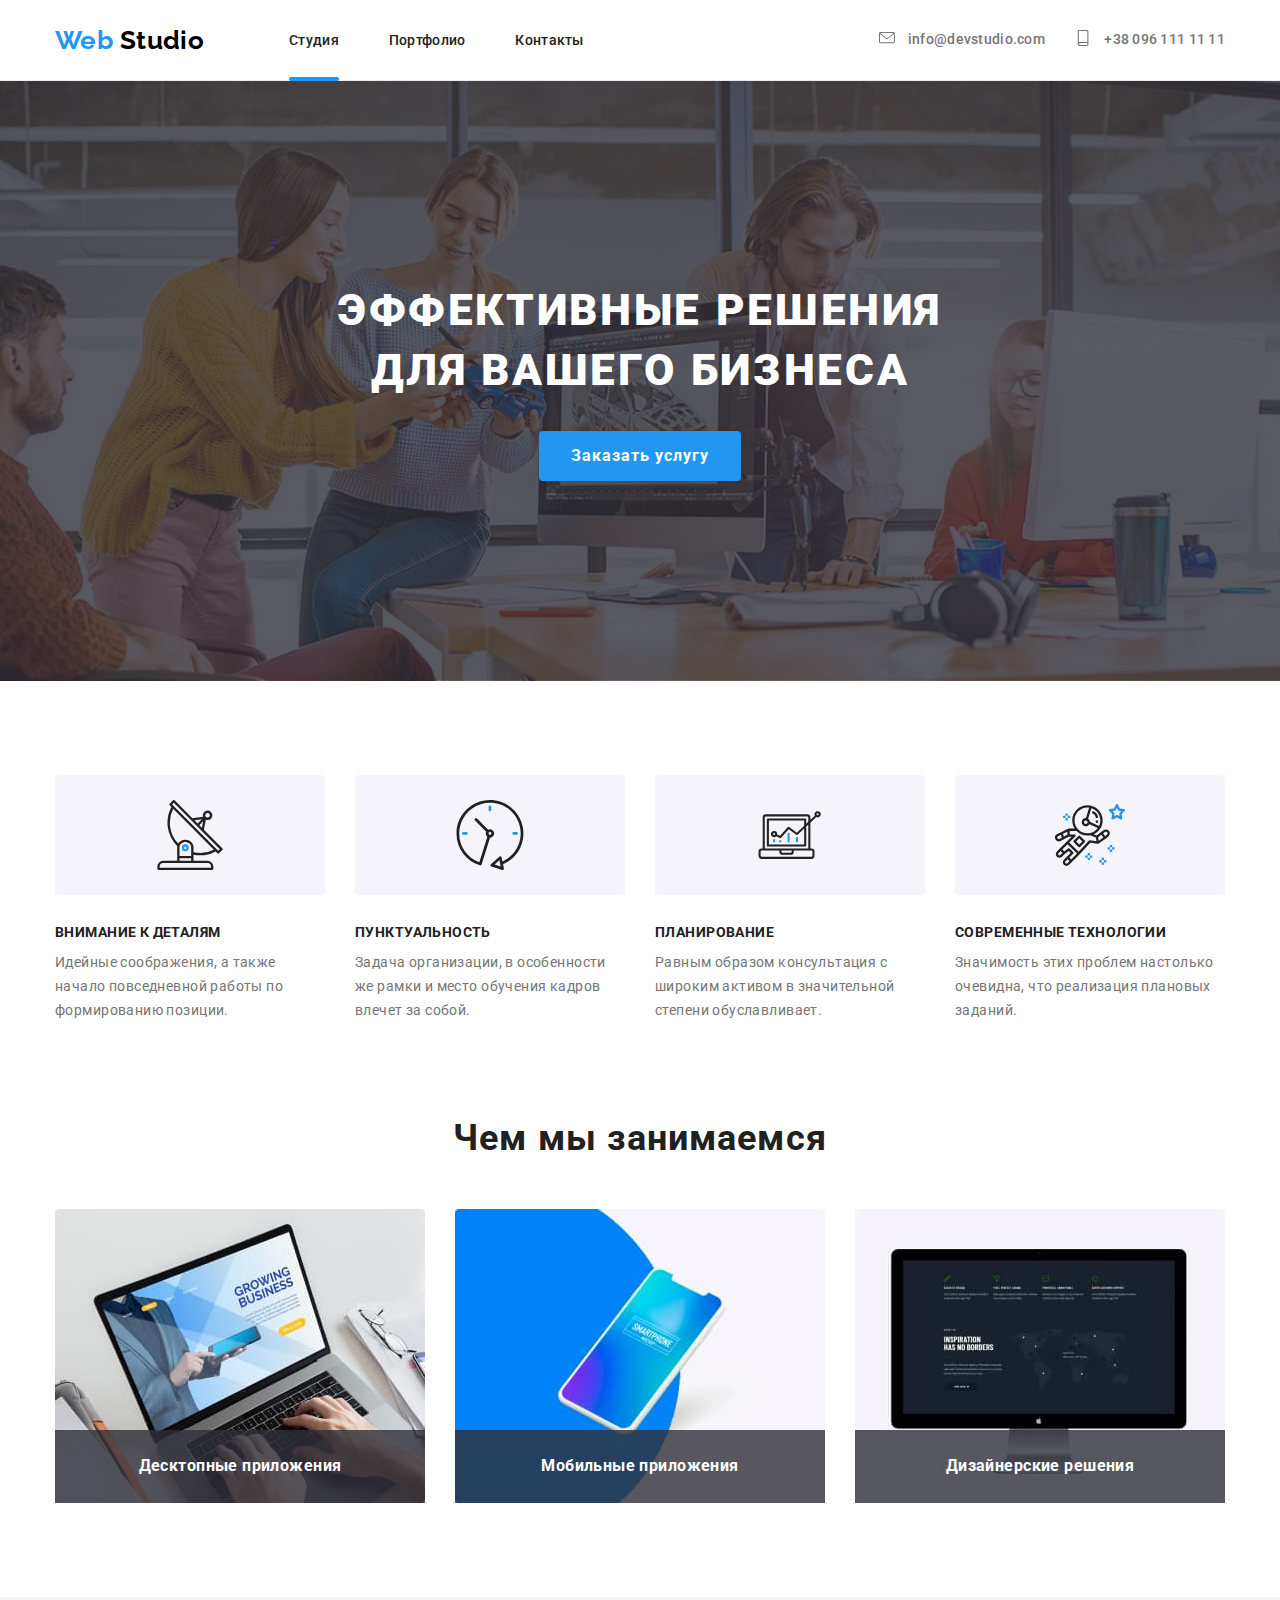
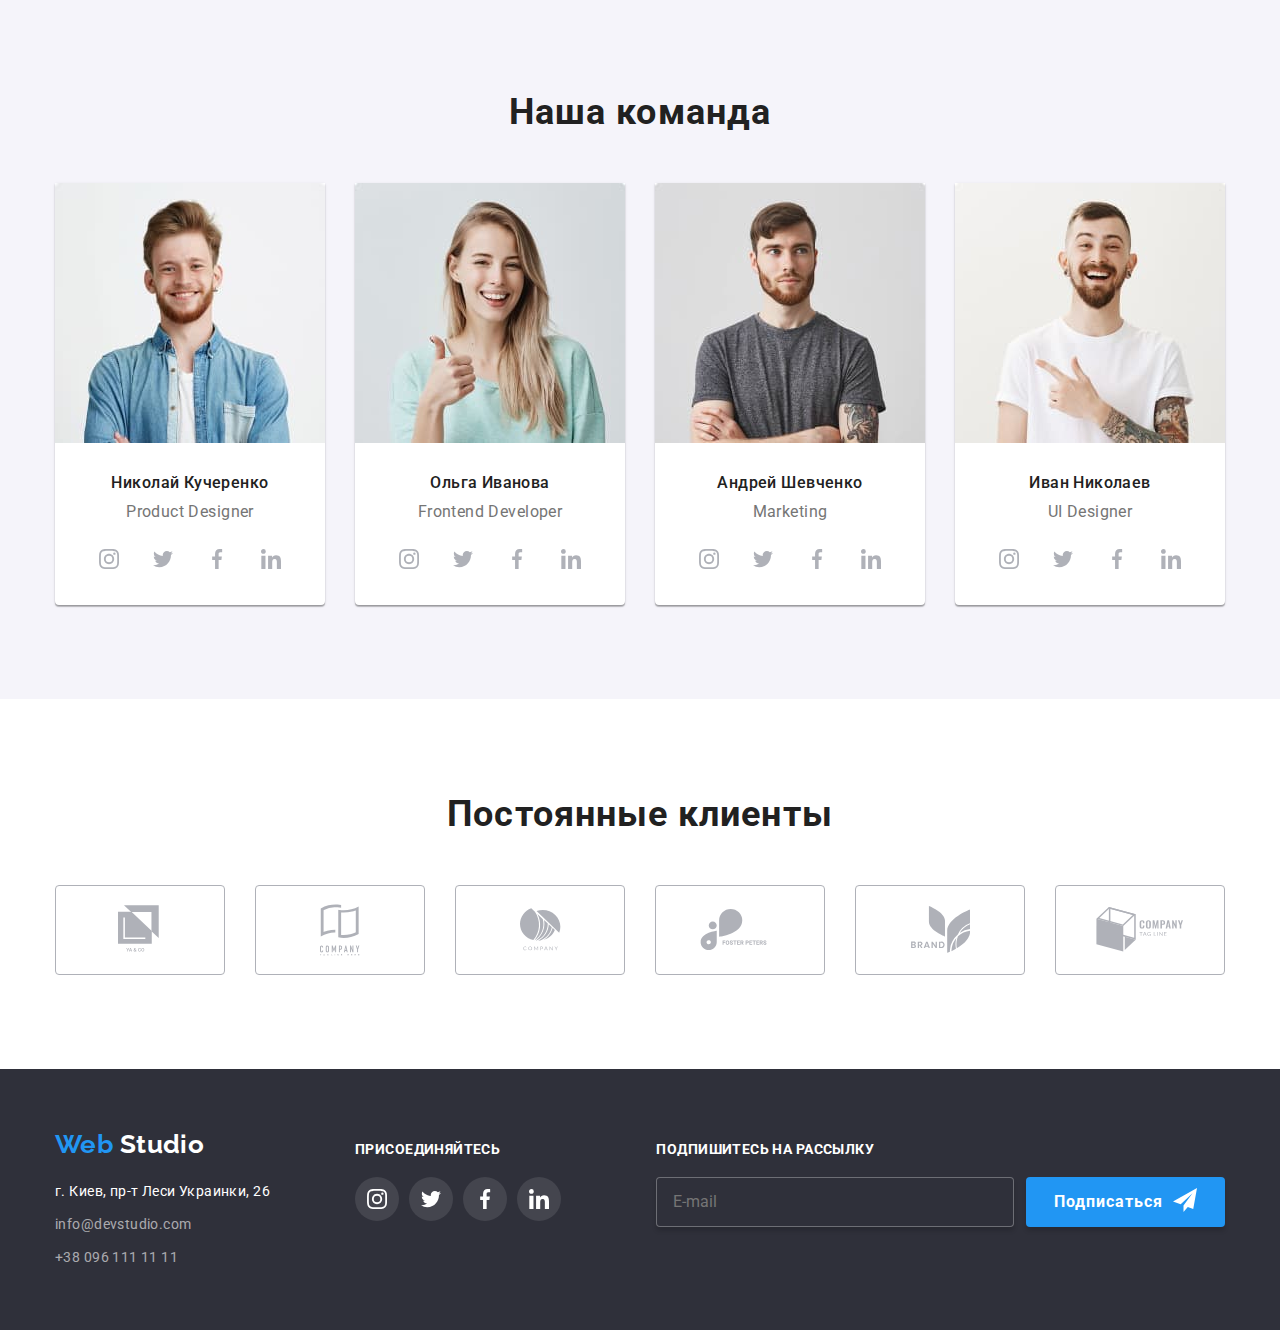
==== commit d33327c4: "hw08-ver_0_05" ====
--- a/index.html
+++ b/index.html
@@ -93,109 +93,113 @@
       </section>
 
       <!-- Ценности. Скилы -->
-      <section class="section-skills container">
-        <h2 class="visually-hidden">
-          Наши ценности
-        </h2>
-        <ul class="skills-list">
-          <li>
-            <div class="skills-list__svg">
-              <svg width="70px" height="70px">
-                <use href="./images/sprite-min.svg#icon-antenna"></use>
-              </svg>
-            </div>
-            <h3>
-              Внимание к деталям
-            </h3>
-            <p>
-              Идейные соображения, а также начало повседневной работы по формированию позиции.
-            </p>
-          </li>
-          <li>
-            <div class="skills-list__svg">
-              <svg width="70px" height="70px">
-                <use href="./images/sprite-min.svg#icon-clock"></use>
-              </svg>
-            </div>
-            <h3>
-              Пунктуальность
-            </h3>
-            <p>
-              Задача организации, в особенности же рамки и место обучения кадров влечет за собой.
-            </p>
-          </li>
-          <li>
-            <div class="skills-list__svg">
-              <svg width="70px" height="70px">
-                <use href="./images/sprite-min.svg#icon-diagram"></use>
-              </svg>
-            </div>
-            <h3>
-              Планирование
-            </h3>
-            <p>
-              Равным образом консультация с широким активом в значительной степени обуславливает.
-            </p>
-          </li>
-          <li>
-            <div class="skills-list__svg">
-              <svg width="70px" height="70px">
-                <use href="./images/sprite-min.svg#icon-astronaut"></use>
-              </svg>
-            </div>
-            <h3>
-              Современные технологии
-            </h3>
-            <p>
-              Значимость этих проблем настолько очевидна, что реализация плановых заданий.
-            </p>
-          </li>
-        </ul>
+      <section class="section-skills">
+        <div class="container">
+          <h2 class="visually-hidden">
+            Наши ценности
+          </h2>
+          <ul class="skills-list">
+            <li>
+              <div class="skills-list__svg">
+                <svg width="70px" height="70px">
+                  <use href="./images/sprite-min.svg#icon-antenna"></use>
+                </svg>
+              </div>
+              <h3>
+                Внимание к деталям
+              </h3>
+              <p>
+                Идейные соображения, а также начало повседневной работы по формированию позиции.
+              </p>
+            </li>
+            <li>
+              <div class="skills-list__svg">
+                <svg width="70px" height="70px">
+                  <use href="./images/sprite-min.svg#icon-clock"></use>
+                </svg>
+              </div>
+              <h3>
+                Пунктуальность
+              </h3>
+              <p>
+                Задача организации, в особенности же рамки и место обучения кадров влечет за собой.
+              </p>
+            </li>
+            <li>
+              <div class="skills-list__svg">
+                <svg width="70px" height="70px">
+                  <use href="./images/sprite-min.svg#icon-diagram"></use>
+                </svg>
+              </div>
+              <h3>
+                Планирование
+              </h3>
+              <p>
+                Равным образом консультация с широким активом в значительной степени обуславливает.
+              </p>
+            </li>
+            <li>
+              <div class="skills-list__svg">
+                <svg width="70px" height="70px">
+                  <use href="./images/sprite-min.svg#icon-astronaut"></use>
+                </svg>
+              </div>
+              <h3>
+                Современные технологии
+              </h3>
+              <p>
+                Значимость этих проблем настолько очевидна, что реализация плановых заданий.
+              </p>
+            </li>
+          </ul>
+        </div>
       </section>
 
       <!-- Наши работы (продукты) -->
-      <section class="section-works container">
-        <h2>
-          Чем мы занимаемся
-        </h2>
-        <ul class="works-list">
-          <li>
-            <img
-              src="./images/content/img/index/desktop.jpg"
-              alt="Десктопные приложения"
-              width="370"
-            />
-            <div class="works-list__descr">
-              <h3>
-                Десктопные приложения
-              </h3>
-            </div>
-          </li>
-          <li>
-            <img
-              src="./images/content/img/index/mobile.jpg"
-              alt="Мобильные приложения"
-              width="370"
-            />
-            <div class="works-list__descr">
-              <h3>
-                Мобильные приложения
-              </h3>
-            </div>
-          </li>
-          <li>
-            <img
-              src="./images/content/img/index/desing.jpg"
-              alt="Дизайнерские решения"
-              width="370"
-            />
-            <div class="works-list__descr">
-              <h3>
-                Дизайнерские решения
-              </h3>
-            </div>
-          </li>
-        </ul>
+      <section class="section-works">
+        <div class="container">
+          <h2>
+            Чем мы занимаемся
+          </h2>
+          <ul class="works-list">
+            <li>
+              <img
+                src="./images/content/img/index/desktop.jpg"
+                alt="Десктопные приложения"
+                width="370"
+              />
+              <div class="works-list__descr">
+                <h3>
+                  Десктопные приложения
+                </h3>
+              </div>
+            </li>
+            <li>
+              <img
+                src="./images/content/img/index/mobile.jpg"
+                alt="Мобильные приложения"
+                width="370"
+              />
+              <div class="works-list__descr">
+                <h3>
+                  Мобильные приложения
+                </h3>
+              </div>
+            </li>
+            <li>
+              <img
+                src="./images/content/img/index/desing.jpg"
+                alt="Дизайнерские решения"
+                width="370"
+              />
+              <div class="works-list__descr">
+                <h3>
+                  Дизайнерские решения
+                </h3>
+              </div>
+            </li>
+          </ul>
+        </div>
       </section>
 
       <!-- Команда. Сотрудники -->
@@ -209,7 +213,6 @@
               <img
                 src="./images/content/img/index/person-1.jpg"
                 alt="Николай Кучеренко фото"
-                width="270"
                 title="Николай Кучеренко"
               />
               <h3>
@@ -253,7 +256,6 @@
               <img
                 src="./images/content/img/index/person-2.jpg"
                 alt="Ольга Иванова фото"
-                width="270"
                 title="Ольга Иванова"
               />
               <h3>
@@ -297,7 +299,6 @@
               <img
                 src="./images/content/img/index/person-3.jpg"
                 alt="Андрей Шевченко фото"
-                width="270"
                 title="Андрей Шевченко"
               />
               <h3>
@@ -341,7 +342,6 @@
               <img
                 src="./images/content/img/index/person-4.jpg"
                 alt="Иван Николаев фото"
-                width="270"
                 title="Иван Николаев"
               />
               <h3>
@@ -386,140 +386,144 @@
       </section>
 
       <!-- Клиенты -->
-      <section class="section-clients container">
-        <h2>
-          Постоянные клиенты
-        </h2>
-        <ul class="clients-list">
-          <li>
-            <a href="#" aria-label="Ссылка на сайт Компании-1" class="clients-list__link">
-              <svg width="45px" height="50px">
-                <use href="./images/sprite-min.svg#icon-client-1"></use>
-              </svg>
-            </a>
-          </li>
-          <li>
-            <a href="#" aria-label="Ссылка на сайт Компании-2" class="clients-list__link">
-              <svg width="40px" height="52px">
-                <use href="./images/sprite-min.svg#icon-client-2"></use>
-              </svg>
-            </a>
-          </li>
-          <li>
-            <a href="#" aria-label="Ссылка на сайт Компании-3" class="clients-list__link">
-              <svg width="41px" height="43px">
-                <use href="./images/sprite-min.svg#icon-client-3"></use>
-              </svg>
-            </a>
-          </li>
-          <li>
-            <a href="#" aria-label="Ссылка на сайт Компании-4" class="clients-list__link">
-              <svg width="80px" height="42px">
-                <use href="./images/sprite-min.svg#icon-client-4"></use>
-              </svg>
-            </a>
-          </li>
-          <li>
-            <a href="#" aria-label="Ссылка на сайт Компании-5" class="clients-list__link">
-              <svg width="59px" height="47px">
-                <use href="./images/sprite-min.svg#icon-client-5"></use>
-              </svg>
-            </a>
-          </li>
-          <li>
-            <a href="#" aria-label="Ссылка на сайт Компании-6" class="clients-list__link">
-              <svg width="88px" height="45px">
-                <use href="./images/sprite-min.svg#icon-client-6"></use>
-              </svg>
-            </a>
-          </li>
-        </ul>
+      <section class="section-clients">
+        <div class="container">
+          <h2>
+            Постоянные клиенты
+          </h2>
+          <ul class="clients-list">
+            <li>
+              <a href="#" aria-label="Ссылка на сайт Компании-1" class="clients-list__link">
+                <svg width="45px" height="50px">
+                  <use href="./images/sprite-min.svg#icon-client-1"></use>
+                </svg>
+              </a>
+            </li>
+            <li>
+              <a href="#" aria-label="Ссылка на сайт Компании-2" class="clients-list__link">
+                <svg width="40px" height="52px">
+                  <use href="./images/sprite-min.svg#icon-client-2"></use>
+                </svg>
+              </a>
+            </li>
+            <li>
+              <a href="#" aria-label="Ссылка на сайт Компании-3" class="clients-list__link">
+                <svg width="41px" height="43px">
+                  <use href="./images/sprite-min.svg#icon-client-3"></use>
+                </svg>
+              </a>
+            </li>
+            <li>
+              <a href="#" aria-label="Ссылка на сайт Компании-4" class="clients-list__link">
+                <svg width="80px" height="42px">
+                  <use href="./images/sprite-min.svg#icon-client-4"></use>
+                </svg>
+              </a>
+            </li>
+            <li>
+              <a href="#" aria-label="Ссылка на сайт Компании-5" class="clients-list__link">
+                <svg width="59px" height="47px">
+                  <use href="./images/sprite-min.svg#icon-client-5"></use>
+                </svg>
+              </a>
+            </li>
+            <li>
+              <a href="#" aria-label="Ссылка на сайт Компании-6" class="clients-list__link">
+                <svg width="88px" height="45px">
+                  <use href="./images/sprite-min.svg#icon-client-6"></use>
+                </svg>
+              </a>
+            </li>
+          </ul>
+        </div>
       </section>
     </main>
 
     <!-- Footer -->
     <footer class="page-footer">
-      <div class="page-footer__wrapper container">
-        <!-- Contacts -->
-        <section class="footer-left">
-          <h2 class="visually-hidden">
-            Контакты
-          </h2>
-          <a href="./index.html" class="logo footer-left__logo">
-            Web
-            <span class="logo--white">Studio</span>
-          </a>
-          <address class="footer-contacts">
-            <ul class="footer-contacts__list">
+      <div class="container">
+        <div class="page-footer__wrapper">
+          <!-- Contacts -->
+          <section class="footer-left">
+            <h2 class="visually-hidden">
+              Контакты
+            </h2>
+            <a href="./index.html" class="logo footer-left__logo">
+              Web
+              <span class="logo--white">Studio</span>
+            </a>
+            <address class="footer-contacts">
+              <ul class="footer-contacts__list">
+                <li>
+                  <p>
+                    г. Киев, пр-т Леси Украинки, 26
+                  </p>
+                </li>
+                <li>
+                  <a href="mailto:info@devstudio.com">info@devstudio.com</a>
+                </li>
+                <li>
+                  <a href="tel:+380961111111">+38 096 111 11 11</a>
+                </li>
+              </ul>
+            </address>
+          </section>
+
+          <!-- Follow me -->
+          <section class="footer-center footer-section-follow-me">
+            <h2 class="visually-hidden">Мы в социальных сетях</h2>
+            <b>присоединяйтесь</b>
+            <ul class="footer-follow-me">
               <li>
-                <p>
-                  г. Киев, пр-т Леси Украинки, 26
-                </p>
+                <a href="#" aria-label="Ссылка на Instagram" class="social-icon social-icon--dark">
+                  <svg width="20px" height="20px">
+                    <use href="./images/sprite-min.svg#icon-instagram"></use>
+                  </svg>
+                </a>
               </li>
               <li>
-                <a href="mailto:info@devstudio.com">info@devstudio.com</a>
+                <a href="#" aria-label="Ссылка на Twitter" class="social-icon social-icon--dark">
+                  <svg width="20px" height="20px">
+                    <use href="./images/sprite-min.svg#icon-twitter"></use>
+                  </svg>
+                </a>
               </li>
               <li>
-                <a href="tel:+380961111111">+38 096 111 11 11</a>
+                <a href="#" aria-label="Ссылка на Facebook" class="social-icon social-icon--dark">
+                  <svg width="20px" height="20px">
+                    <use href="./images/sprite-min.svg#icon-facebook"></use>
+                  </svg>
+                </a>
+              </li>
+              <li>
+                <a href="#" aria-label="Ссылка на Linkedin" class="social-icon social-icon--dark">
+                  <svg width="20px" height="20px">
+                    <use href="./images/sprite-min.svg#icon-linkedin"></use>
+                  </svg>
+                </a>
               </li>
             </ul>
-          </address>
-        </section>
-
-        <!-- Follow me -->
-        <section class="footer-center footer-section-follow-me">
-          <h2 class="visually-hidden">Мы в социальных сетях</h2>
-          <b>присоединяйтесь</b>
-          <ul class="footer-follow-me">
-            <li>
-              <a href="#" aria-label="Ссылка на Instagram" class="social-icon social-icon--dark">
-                <svg width="20px" height="20px">
-                  <use href="./images/sprite-min.svg#icon-instagram"></use>
-                </svg>
-              </a>
-            </li>
-            <li>
-              <a href="#" aria-label="Ссылка на Twitter" class="social-icon social-icon--dark">
-                <svg width="20px" height="20px">
-                  <use href="./images/sprite-min.svg#icon-twitter"></use>
-                </svg>
-              </a>
-            </li>
-            <li>
-              <a href="#" aria-label="Ссылка на Facebook" class="social-icon social-icon--dark">
-                <svg width="20px" height="20px">
-                  <use href="./images/sprite-min.svg#icon-facebook"></use>
-                </svg>
-              </a>
-            </li>
-            <li>
-              <a href="#" aria-label="Ссылка на Linkedin" class="social-icon social-icon--dark">
-                <svg width="20px" height="20px">
-                  <use href="./images/sprite-min.svg#icon-linkedin"></use>
-                </svg>
-              </a>
-            </li>
-          </ul>
-        </section>
-
-        <!-- Subscribe -->
-        <section class="footer-right footer-section-subscribe">
-          <h2 class="visually-hidden">Подписка на рассылку</h2>
-          <b>Подпишитесь на рассылку</b>
-          <form class="form-subscribe" autocomplete="off">
-            <label class="form-subscribe-field">
-              <input type="email" class="form-subscribe-input" name="mail" placeholder="E-mail" />
-            </label>
-            <button type="submit" class="form-subscribe-submit">
-              <span class="form-subscribe-label">Подписаться</span>
-              <span class="form-subscribe-icon">
-                <svg width="24px" height="24px">
-                  <use href="./images/sprite-min.svg#icon-send"></use>
-                </svg>
-              </span>
-            </button>
-          </form>
-        </section>
+          </section>
+
+          <!-- Subscribe -->
+          <section class="footer-right footer-section-subscribe">
+            <h2 class="visually-hidden">Подписка на рассылку</h2>
+            <b>Подпишитесь на рассылку</b>
+            <form class="form-subscribe" autocomplete="off">
+              <label class="form-subscribe-field">
+                <input type="email" class="form-subscribe-input" name="mail" placeholder="E-mail" />
+              </label>
+              <button type="submit" class="form-subscribe-submit">
+                <span class="form-subscribe-label">Подписаться</span>
+                <span class="form-subscribe-icon">
+                  <svg width="24px" height="24px">
+                    <use href="./images/sprite-min.svg#icon-send"></use>
+                  </svg>
+                </span>
+              </button>
+            </form>
+          </section>
+        </div>
       </div>
     </footer>
 
--- a/css/main.min.css
+++ b/css/main.min.css
@@ -1,2 +1,2 @@
-/*! modern-normalize v0.7.0 | MIT License | https://github.com/sindresorhus/modern-normalize */*,*::before,*::after{-webkit-box-sizing:border-box;box-sizing:border-box}:root{-moz-tab-size:4;-o-tab-size:4;tab-size:4}html{line-height:1.15;-webkit-text-size-adjust:100%}body{margin:0}body{font-family:system-ui,-apple-system,"Segoe UI",Roboto,Helvetica,Arial,sans-serif,"Apple Color Emoji","Segoe UI Emoji"}hr{height:0}abbr[title]{-webkit-text-decoration:underline dotted;text-decoration:underline dotted}b,strong{font-weight:bolder}code,kbd,samp,pre{font-family:ui-monospace, SFMono-Regular, Consolas, 'Liberation Mono', Menlo, monospace;font-size:1em}small{font-size:80%}sub,sup{font-size:75%;line-height:0;position:relative;vertical-align:baseline}sub{bottom:-0.25em}sup{top:-0.5em}button,input,optgroup,select,textarea{font-family:inherit;font-size:100%;line-height:1.15;margin:0}button,select{text-transform:none}button,[type='button'],[type='reset'],[type='submit']{-webkit-appearance:button}button::-moz-focus-inner,[type='button']::-moz-focus-inner,[type='reset']::-moz-focus-inner,[type='submit']::-moz-focus-inner{border-style:none;padding:0}button:-moz-focusring,[type='button']:-moz-focusring,[type='reset']:-moz-focusring,[type='submit']:-moz-focusring{outline:1px dotted ButtonText}legend{padding:0}progress{vertical-align:baseline}[type='number']::-webkit-inner-spin-button,[type='number']::-webkit-outer-spin-button{height:auto}[type='search']{-webkit-appearance:textfield;outline-offset:-2px}[type='search']::-webkit-search-decoration{-webkit-appearance:none}::-webkit-file-upload-button{-webkit-appearance:button;font:inherit}summary{display:list-item}body{font-family:"Roboto",sans-serif;font-size:14px;letter-spacing:.03em;background-color:#fff;color:#757575}body.modal-open{overflow:hidden}a,a:visited{text-decoration:none}ul{margin:0;padding:0;list-style:none}h1,h2,h3,h4,h5,h6{margin:0;text-align:center}img{display:block}.visually-hidden{position:absolute;width:1px;height:1px;margin:-1px;border:0;padding:0;clip:rect(0 0 0 0);overflow:hidden}.container{padding:0 15px;margin-left:auto;margin-right:auto}@media screen and (min-width: 480px){.container{width:480px;background-color:lightgrey}}@media screen and (min-width: 768px){.container{width:768px;background-color:goldenrod}}@media screen and (min-width: 1200px){.container{width:1200px;background-color:tomato}}.logo{display:inline-block;font-family:"Raleway",sans-serif;font-weight:700;font-size:24px;line-height:1.17;color:#2196f3}.logo:visited{color:#2196f3}@media screen and (min-width: 1200px){.logo{font-size:26px;line-height:1.19}}.logo--black{color:#000}.logo--white{color:#fff}@media screen and (min-width: 1200px){.social-icon{display:-webkit-box;display:-ms-flexbox;display:flex;-webkit-box-align:center;-ms-flex-align:center;align-items:center;-webkit-box-pack:center;-ms-flex-pack:center;justify-content:center;width:44px;height:44px;border-radius:50%;background-color:#fff;fill:#afb1b8;-webkit-transition:background-color 250ms cubic-bezier(0.4, 0, 0.2, 1) 0ms,fill 250ms cubic-bezier(0.4, 0, 0.2, 1) 0ms;transition:background-color 250ms cubic-bezier(0.4, 0, 0.2, 1) 0ms,fill 250ms cubic-bezier(0.4, 0, 0.2, 1) 0ms}.social-icon--dark{background-color:rgba(255,255,255,0.1);fill:#fff}.social-icon:hover,.social-icon:focus{background-color:#2196f3;fill:#fff}}.page-header{border-bottom:1px solid #ececec}@media screen and (max-width: 767px){.page-header__wrapper{position:relative;padding:16px 0}}@media screen and (min-width: 768px){.page-header__wrapper{display:-webkit-box;display:-ms-flexbox;display:flex;-webkit-box-align:center;-ms-flex-align:center;align-items:center;-webkit-box-pack:start;-ms-flex-pack:start;justify-content:flex-start}.page-header__wrapper .mobile-button{display:none}}.mobile-button{position:absolute;top:0;right:0;width:40px;height:40px;margin:10px 0;padding:0;border:none;background-color:transparent}.mobile-button:focus,.mobile-button:hover{overflow:hidden;fill:#2196f3}.mobile-button__close{display:none}.mobile-button.is-open .mobile-button__close{display:block}.mobile-button.is-open .mobile-button__open{display:none}@media screen and (max-width: 767px){.mobile-wrapper{display:none;position:absolute;top:100%;left:-15px;width:calc(100% + 30px);padding:60px 0;text-align:center;background-color:#fff;border-top:1px solid #ececec;-webkit-box-shadow:0px 4px 8px rgba(0,0,0,0.04),0px 2px 4px rgba(0,0,0,0.08),0px 1px 3px rgba(0,0,0,0.16);box-shadow:0px 4px 8px rgba(0,0,0,0.04),0px 2px 4px rgba(0,0,0,0.08),0px 1px 3px rgba(0,0,0,0.16)}.mobile-wrapper.is-open{display:block}}@media screen and (min-width: 768px){.mobile-wrapper{display:-webkit-box;display:-ms-flexbox;display:flex;-webkit-box-align:center;-ms-flex-align:center;align-items:center;-webkit-box-pack:center;-ms-flex-pack:center;justify-content:center;width:100%}}@media screen and (min-width: 768px){.page-header__logo{white-space:nowrap;margin-right:81px}}@media screen and (min-width: 1200px){.page-header__logo{white-space:nowrap;margin-right:85px}}@media screen and (max-width: 767px){.page-header__nav{margin-bottom:60px}}@media screen and (min-width: 768px){.page-header__nav{margin-right:auto}}.nav-list{font-weight:500;letter-spacing:.02em;color:#212121}.nav-list>li>a{position:relative;color:inherit;-webkit-transition:color 250ms cubic-bezier(0.4, 0, 0.2, 1) 0ms;transition:color 250ms cubic-bezier(0.4, 0, 0.2, 1) 0ms}.nav-list a:hover,.nav-list a:focus{color:#2196f3}.nav-list .active::after{content:'';position:absolute;left:0;bottom:-1px;width:100%;height:4px;border-radius:2px;background-color:#2196f3}@media screen and (max-width: 767px){.nav-list{font-size:18px;line-height:1.17}.nav-list>li:not(:last-child){margin-bottom:28px}.nav-list>li>a{display:inline-block;line-height:33px}}@media screen and (min-width: 768px){.nav-list{display:-webkit-box;display:-ms-flexbox;display:flex}.nav-list>li:not(:last-child){margin-right:50px}.nav-list>li>a{display:block;line-height:80px}}.header-contacts a{font-weight:500;letter-spacing:.02em;color:inherit;fill:currentColor;-webkit-transition:color 250ms cubic-bezier(0.4, 0, 0.2, 1) 0ms,fill 250ms cubic-bezier(0.4, 0, 0.2, 1) 0ms;transition:color 250ms cubic-bezier(0.4, 0, 0.2, 1) 0ms,fill 250ms cubic-bezier(0.4, 0, 0.2, 1) 0ms}.header-contacts a:hover,.header-contacts a:focus{color:#2196f3;fill:#2196f3}@media screen and (max-width: 767px){.header-contacts>li:not(:last-child){margin-bottom:16px}.header-contacts a{display:inline-block;font-size:18px;line-height:1.17}}@media screen and (max-width: 1199px){.header-contacts>li:not(:last-child){margin-bottom:10px}.header-contacts a{display:inline-block;font-size:12px;line-height:1.17}}@media screen and (min-width: 1200px){.header-contacts{display:-webkit-box;display:-ms-flexbox;display:flex;-webkit-box-align:center;-ms-flex-align:center;align-items:center;-webkit-box-pack:start;-ms-flex-pack:start;justify-content:flex-start}.header-contacts>li:not(:last-child){margin-right:30px}}.header-contacts__icon{padding-right:10px;vertical-align:middle}@media screen and (max-width: 1199px){.header-contacts__icon{padding-right:8px}}@media screen and (min-width: 1200px){.section-hero{max-width:1600px;margin-left:auto;margin-right:auto;margin-bottom:94px;padding:200px 0;text-align:center;background-color:#000;background-image:-webkit-gradient(linear, left top, right top, from(rgba(47,48,58,0.8)), to(rgba(47,48,58,0.8))),url("../images/decor/img/hero.jpg");background-image:linear-gradient(to right, rgba(47,48,58,0.8), rgba(47,48,58,0.8)),url("../images/decor/img/hero.jpg");background-repeat:no-repeat;background-position:center;background-size:cover}.section-hero h1{margin:0;margin-bottom:30px;font-size:44px;font-weight:900;text-transform:uppercase;letter-spacing:0.06em;line-height:1.36;color:#fff}.section-hero a{display:inline-block;padding:10px 32px;font-size:16px;font-weight:700;letter-spacing:.06em;line-height:1.88;background-color:#2196f3;color:#fff;border-radius:4px;-webkit-box-shadow:0 0 4px rgba(0,0,0,0.15);box-shadow:0 0 4px rgba(0,0,0,0.15)}}@media screen and (min-width: 1200px){.section-skills{margin-bottom:94px}}@media screen and (min-width: 1200px){.skills-list{display:-webkit-box;display:-ms-flexbox;display:flex;margin:0 -15px}.skills-list>li{width:calc((100% - 120px) / 4);margin:0 15px}.skills-list h3{text-align:left;font-size:14px;font-weight:700;text-transform:uppercase;letter-spacing:.03em;line-height:1.14;color:#212121;margin-bottom:10px}.skills-list p{margin:0;line-height:1.71}}@media screen and (min-width: 1200px){.skills-list__svg{margin-bottom:30px;padding:25px 0;line-height:0;text-align:center;background-color:#f5f4fa;border-radius:4px}}@media screen and (min-width: 1200px){.section-works{margin-bottom:94px}.section-works h2{margin-bottom:50px;font-size:36px;font-weight:700;letter-spacing:.03em;line-height:1.17;color:#212121}}@media screen and (min-width: 1200px){.works-list{display:-webkit-box;display:-ms-flexbox;display:flex;margin:0 -15px}.works-list>li{display:-webkit-box;display:-ms-flexbox;display:flex;position:relative;margin:0 15px}}@media screen and (min-width: 1200px){.works-list__descr{position:absolute;left:0;bottom:0;width:100%;padding:27px 0;background-color:rgba(47,48,58,0.8)}.works-list__descr h3{text-align:center;color:#fff}}@media screen and (min-width: 1200px){.section-team{margin-bottom:94px;padding:94px 0;background-color:#f5f4fa}.section-team h2{margin-bottom:50px;font-size:36px;font-weight:700;letter-spacing:.03em;line-height:1.17;color:#212121}}@media screen and (min-width: 1200px){.team-list{display:-webkit-box;display:-ms-flexbox;display:flex;margin:0 -15px}.team-list>li{margin:0 15px;background-color:#fff;border-radius:0px 0px 4px 4px;-webkit-box-shadow:0px 2px 1px rgba(0,0,0,0.2),0px 1px 1px rgba(0,0,0,0.14),0px 1px 3px rgba(0,0,0,0.12);box-shadow:0px 2px 1px rgba(0,0,0,0.2),0px 1px 1px rgba(0,0,0,0.14),0px 1px 3px rgba(0,0,0,0.12)}.team-list h3{margin-top:30px;margin-bottom:10px;font-size:16px;font-weight:500;line-height:1.19;color:#212121}.team-list p{margin:0;font-size:16px;line-height:1.19;text-align:center}}@media screen and (min-width: 1200px){.team-list__social{display:-webkit-box;display:-ms-flexbox;display:flex;margin-top:16px;margin-bottom:24px;margin-left:27px;margin-right:27px}.team-list__social>li{margin:0 5px}}@media screen and (min-width: 1200px){.section-clients{margin-bottom:94px}.section-clients h2{margin-bottom:50px;font-size:36px;font-weight:700;letter-spacing:.03em;line-height:1.17;color:#212121}}@media screen and (min-width: 1200px){.clients-list{display:-webkit-box;display:-ms-flexbox;display:flex;margin:0 -15px}.clients-list>li{width:170px;margin:0 15px;text-align:center}}@media screen and (min-width: 1200px){.clients-list__link{display:-webkit-box;display:-ms-flexbox;display:flex;-webkit-box-align:center;-ms-flex-align:center;align-items:center;-webkit-box-pack:center;-ms-flex-pack:center;justify-content:center;height:90px;border:1px solid;border-radius:4px;border-color:#afb1b8;fill:#afb1b8;-webkit-transition:border-color 250ms cubic-bezier(0.4, 0, 0.2, 1) 0ms,fill 250ms cubic-bezier(0.4, 0, 0.2, 1) 0ms;transition:border-color 250ms cubic-bezier(0.4, 0, 0.2, 1) 0ms,fill 250ms cubic-bezier(0.4, 0, 0.2, 1) 0ms}.clients-list__link:hover,.clients-list__link:focus{border-color:#2196f3;fill:#2196f3}}@media screen and (min-width: 1200px){.page-footer{padding:60px 0px;background-color:#2f303a}.page-footer b{display:block;margin-bottom:20px;text-transform:uppercase;color:#fff}}@media screen and (min-width: 1200px){.page-footer__wrapper{display:-webkit-box;display:-ms-flexbox;display:flex}}@media screen and (min-width: 1200px){.footer-left{width:300px}}@media screen and (min-width: 1200px){.footer-left__logo{margin-bottom:20px}}@media screen and (min-width: 1200px){.footer-contacts{font-style:normal;line-height:1.71}}@media screen and (min-width: 1200px){.footer-contacts__list>li:not(:last-child){padding-bottom:9px}.footer-contacts__list p{margin:0;color:#fff}.footer-contacts__list a{color:rgba(255,255,255,0.6)}}@media screen and (min-width: 1200px){.footer-center{margin-top:12px;margin-right:auto}}@media screen and (min-width: 1200px){.footer-follow-me{display:-webkit-box;display:-ms-flexbox;display:flex;margin-left:-5px;margin-right:-5px}.footer-follow-me>li{margin:0 5px}}@media screen and (min-width: 1200px){.footer-right{margin-top:12px}}@media screen and (min-width: 1200px){.form-subscribe{display:-webkit-inline-box;display:-ms-inline-flexbox;display:inline-flex;-webkit-box-align:center;-ms-flex-align:center;align-items:center;-webkit-box-pack:center;-ms-flex-pack:center;justify-content:center}.form-subscribe-input{width:358px;padding:14px 16px;margin:0;font-size:16px;line-height:1.25;color:rgba(255,255,255,0.6);border:1px solid rgba(255,255,255,0.3);-webkit-box-shadow:0px 4px 4px rgba(0,0,0,0.15);box-shadow:0px 4px 4px rgba(0,0,0,0.15);border-radius:4px;background-color:#2f303a;cursor:pointer;-webkit-transition:border-color 250ms cubic-bezier(0.4, 0, 0.2, 1) 0ms;transition:border-color 250ms cubic-bezier(0.4, 0, 0.2, 1) 0ms}.form-subscribe-input:focus{outline:none;border-color:#2196f3;cursor:text}.form-subscribe-submit{display:-webkit-box;display:-ms-flexbox;display:flex;-webkit-box-align:center;-ms-flex-align:center;align-items:center;-webkit-box-pack:center;-ms-flex-pack:center;justify-content:center;margin-left:12px;padding:10px 28px;cursor:pointer;background:#2196f3;border:none;border-radius:4px;-webkit-box-shadow:0px 4px 4px rgba(0,0,0,0.15);box-shadow:0px 4px 4px rgba(0,0,0,0.15);fill:#fff}.form-subscribe-label{font-size:16px;font-weight:700;line-height:1.88;letter-spacing:.06em;color:#fff}.form-subscribe-icon{margin-left:10px}}.backdrop{position:fixed;top:0;left:0;width:100%;height:100%;background-color:rgba(0,0,0,0.2);opacity:1;-webkit-transition:opacity 250ms cubic-bezier(0.4, 0, 0.2, 1) 0ms;transition:opacity 250ms cubic-bezier(0.4, 0, 0.2, 1) 0ms}.backdrop.is-hidden{opacity:0;pointer-events:none}@media screen and (max-width: 767px){.backdrop{padding:93px 15px;overflow-y:scroll}}@media screen and (max-width: 1199px){.backdrop{overflow-y:scroll}}.modal{border-radius:4px;padding:40px}.modal h2{margin-bottom:50px;font-size:36px;font-weight:700;letter-spacing:.03em;line-height:1.17;color:#212121;margin-bottom:12px;font-size:20px}@media screen and (max-width: 1199px){.modal{position:relative;width:100%;max-width:450px;margin-left:auto;margin-right:auto;background-color:#fff;-webkit-box-shadow:0px 1px 3px rgba(0,0,0,0.12),0px 1px 1px rgba(0,0,0,0.14),0px 2px 1px rgba(0,0,0,0.2);box-shadow:0px 1px 3px rgba(0,0,0,0.12),0px 1px 1px rgba(0,0,0,0.14),0px 2px 1px rgba(0,0,0,0.2)}.modal h2{line-height:1.5}}@media screen and (max-width: 1199px){.modal{position:absolute;top:50%;left:50%;width:450px;-webkit-transform:translate(-50%, -50%) scale(1);transform:translate(-50%, -50%) scale(1);background-color:#fff;-webkit-box-shadow:0px 1px 3px rgba(0,0,0,0.12),0px 1px 1px rgba(0,0,0,0.14),0px 2px 1px rgba(0,0,0,0.2);box-shadow:0px 1px 3px rgba(0,0,0,0.12),0px 1px 1px rgba(0,0,0,0.14),0px 2px 1px rgba(0,0,0,0.2)}}@media screen and (min-width: 1200px){.modal{position:absolute;top:50%;left:50%;width:528px;-webkit-transform:translate(-50%, -50%) scale(1);transform:translate(-50%, -50%) scale(1);background-color:#fff;-webkit-box-shadow:0px 2px 1px rgba(0,0,0,0.2),0px 1px 1px rgba(0,0,0,0.14),0px 1px 3px rgba(0,0,0,0.12);box-shadow:0px 2px 1px rgba(0,0,0,0.2),0px 1px 1px rgba(0,0,0,0.14),0px 1px 3px rgba(0,0,0,0.12);-webkit-transition:-webkit-transform 250ms cubic-bezier(0.4, 0, 0.2, 1) 0ms;transition:-webkit-transform 250ms cubic-bezier(0.4, 0, 0.2, 1) 0ms;transition:transform 250ms cubic-bezier(0.4, 0, 0.2, 1) 0ms;transition:transform 250ms cubic-bezier(0.4, 0, 0.2, 1) 0ms, -webkit-transform 250ms cubic-bezier(0.4, 0, 0.2, 1) 0ms}.backdrop.is-hidden .modal{-webkit-transform:translate(-50%, -50%) scale(1.05);transform:translate(-50%, -50%) scale(1.05)}.modal h2{line-height:1.15}}.btn-close{position:absolute;top:0;right:0;width:30px;height:30px;margin-top:8px;margin-right:8px;padding:0;line-height:0;cursor:pointer;border:1px solid rgba(0,0,0,0.1);border-radius:50%;background-color:#fff;fill:#000;-webkit-transition:fill 250ms cubic-bezier(0.4, 0, 0.2, 1) 0ms;transition:fill 250ms cubic-bezier(0.4, 0, 0.2, 1) 0ms}.btn-close:hover,.btn-close:focus{fill:#2196f3}.textarea-wrapper{position:relative;height:120px}.form-callback{padding-top:18px}.form-callback-field{position:relative;display:block;margin-bottom:28px}.form-callback-input{width:100%;margin:0;padding:12px 18px;padding-left:42px;font-size:14px;line-height:1.14;color:#757575;border:1px solid;border-color:rgba(33,33,33,0.2);border-radius:4px;cursor:pointer;-webkit-transition:border-color 250ms cubic-bezier(0.4, 0, 0.2, 1) 0ms;transition:border-color 250ms cubic-bezier(0.4, 0, 0.2, 1) 0ms}.form-callback-input:focus{outline:none;border-color:#2196f3}.form-callback-icon{position:absolute;top:50%;left:19px;-webkit-transform:translateY(-50%);transform:translateY(-50%);fill:#212121;-webkit-transition:fill 250ms cubic-bezier(0.4, 0, 0.2, 1) 0ms;transition:fill 250ms cubic-bezier(0.4, 0, 0.2, 1) 0ms}.form-callback-input:focus ~ .form-callback-icon{fill:#2196f3}.form-callback-icon--checkbox{display:inline-block;min-width:16px;min-height:15px;cursor:pointer;border:2px solid;border-color:#212121;border-radius:2px;background-color:#fff;-webkit-transition:border-color 250ms cubic-bezier(0.4, 0, 0.2, 1) 0ms,background-color 250ms cubic-bezier(0.4, 0, 0.2, 1) 0ms;transition:border-color 250ms cubic-bezier(0.4, 0, 0.2, 1) 0ms,background-color 250ms cubic-bezier(0.4, 0, 0.2, 1) 0ms}.form-callback-checkbox--input:focus ~ .form-callback-icon--checkbox{border:2px solid #2196f3;border-radius:2px}.form-callback-checkbox--input:checked ~ .form-callback-icon--checkbox{background-color:#2196f3;background-image:url("../images/decor/svg/src/check-full.svg");background-size:contain;background-origin:border-box;border:2px solid;border-color:transparent}.form-callback-label{position:absolute;top:50%;left:42px;font-size:14px;line-height:1.14;letter-spacing:.01em;color:#757575;-webkit-transform:translate(0px, -50%);transform:translate(0px, -50%);-webkit-transition:font-size 250ms cubic-bezier(0.4, 0, 0.2, 1) 0ms,line-height 250ms cubic-bezier(0.4, 0, 0.2, 1) 0ms,color 250ms cubic-bezier(0.4, 0, 0.2, 1) 0ms,-webkit-transform 250ms cubic-bezier(0.4, 0, 0.2, 1) 0ms;transition:font-size 250ms cubic-bezier(0.4, 0, 0.2, 1) 0ms,line-height 250ms cubic-bezier(0.4, 0, 0.2, 1) 0ms,color 250ms cubic-bezier(0.4, 0, 0.2, 1) 0ms,-webkit-transform 250ms cubic-bezier(0.4, 0, 0.2, 1) 0ms;transition:font-size 250ms cubic-bezier(0.4, 0, 0.2, 1) 0ms,line-height 250ms cubic-bezier(0.4, 0, 0.2, 1) 0ms,color 250ms cubic-bezier(0.4, 0, 0.2, 1) 0ms,transform 250ms cubic-bezier(0.4, 0, 0.2, 1) 0ms;transition:font-size 250ms cubic-bezier(0.4, 0, 0.2, 1) 0ms,line-height 250ms cubic-bezier(0.4, 0, 0.2, 1) 0ms,color 250ms cubic-bezier(0.4, 0, 0.2, 1) 0ms,transform 250ms cubic-bezier(0.4, 0, 0.2, 1) 0ms,-webkit-transform 250ms cubic-bezier(0.4, 0, 0.2, 1) 0ms}.form-callback-input:focus ~ .form-callback-label,.form-callback-input:not(:placeholder-shown) ~ .form-callback-label{font-size:12px;line-height:1.17;color:#2196f3;-webkit-transform:translate(-23px, -40px);transform:translate(-23px, -40px)}.form-callback-textarea{width:100%;height:100%;padding:12px 16px;resize:none;cursor:pointer;font-size:14px;letter-spacing:.01em;line-height:1.14;border:1px solid;border-color:rgba(33,33,33,0.2);border-radius:4px;color:#757575;-webkit-transition:border-color 250ms cubic-bezier(0.4, 0, 0.2, 1) 0ms;transition:border-color 250ms cubic-bezier(0.4, 0, 0.2, 1) 0ms}.form-callback-textarea:focus{cursor:text;outline:none;border-color:#2196f3}.form-callback-text{position:absolute;top:0;left:0;font-size:14px;line-height:1.14;letter-spacing:.01em;color:#757575;-webkit-transform:translate(16px, 12px);transform:translate(16px, 12px);-webkit-transition:font-size 250ms cubic-bezier(0.4, 0, 0.2, 1) 0ms,line-height 250ms cubic-bezier(0.4, 0, 0.2, 1) 0ms,color 250ms cubic-bezier(0.4, 0, 0.2, 1) 0ms,-webkit-transform 250ms cubic-bezier(0.4, 0, 0.2, 1) 0ms;transition:font-size 250ms cubic-bezier(0.4, 0, 0.2, 1) 0ms,line-height 250ms cubic-bezier(0.4, 0, 0.2, 1) 0ms,color 250ms cubic-bezier(0.4, 0, 0.2, 1) 0ms,-webkit-transform 250ms cubic-bezier(0.4, 0, 0.2, 1) 0ms;transition:font-size 250ms cubic-bezier(0.4, 0, 0.2, 1) 0ms,line-height 250ms cubic-bezier(0.4, 0, 0.2, 1) 0ms,color 250ms cubic-bezier(0.4, 0, 0.2, 1) 0ms,transform 250ms cubic-bezier(0.4, 0, 0.2, 1) 0ms;transition:font-size 250ms cubic-bezier(0.4, 0, 0.2, 1) 0ms,line-height 250ms cubic-bezier(0.4, 0, 0.2, 1) 0ms,color 250ms cubic-bezier(0.4, 0, 0.2, 1) 0ms,transform 250ms cubic-bezier(0.4, 0, 0.2, 1) 0ms,-webkit-transform 250ms cubic-bezier(0.4, 0, 0.2, 1) 0ms}.form-callback-textarea:focus ~ .form-callback-text,.form-callback-textarea:not(:placeholder-shown) ~ .form-callback-text{font-size:12px;line-height:1.17;color:#2196f3;-webkit-transform:translate(17px, -19px);transform:translate(17px, -19px)}.form-callback-text--checkbox{margin-left:7px;margin-right:4px;cursor:pointer}.form-callback-checkbox{display:-webkit-box;display:-ms-flexbox;display:flex;-webkit-box-align:center;-ms-flex-align:center;align-items:center;-webkit-box-pack:center;-ms-flex-pack:center;justify-content:center;margin-top:20px;margin-bottom:30px}.form-callback-checkbox--input{position:absolute;top:0;left:0;-webkit-appearance:none;-moz-appearance:none;appearance:none}.form-callback-checkbox a{color:#2196f3;text-decoration:underline}@media screen and (max-width: 1199px){.form-callback-checkbox{display:-webkit-box;display:-ms-flexbox;display:flex;font-size:12px}.form-callback-checkbox a{white-space:nowrap}}.form-callback-submit{display:block;width:200px;height:50px;margin-left:auto;margin-right:auto;padding:0;cursor:pointer;font-size:16px;font-weight:bold;letter-spacing:.06em;line-height:1.88;color:#fff;background-color:#2196f3;border:none;border-radius:4px;-webkit-box-shadow:0px 4px 4px rgba(0,0,0,0.15);box-shadow:0px 4px 4px rgba(0,0,0,0.15);-webkit-transition:background-color 250ms cubic-bezier(0.4, 0, 0.2, 1) 0ms;transition:background-color 250ms cubic-bezier(0.4, 0, 0.2, 1) 0ms}.form-callback-submit:hover,.form-callback-submit:focus{background-color:#188ce8}@media screen and (min-width: 1200px){.section-portfolio{margin:94px auto}}@media screen and (min-width: 1200px){.section-portfolio p{margin:0}}@media screen and (min-width: 1200px){.portfolio-filter{display:-webkit-box;display:-ms-flexbox;display:flex;-webkit-box-align:center;-ms-flex-align:center;align-items:center;-webkit-box-pack:center;-ms-flex-pack:center;justify-content:center;margin-bottom:50px}}@media screen and (min-width: 1200px){.portfolio-filter__item{padding:6px 22px;cursor:pointer;font-size:16px;font-weight:500;line-height:1.62;letter-spacing:.03em;color:#212121;text-align:center;border:none;border-radius:4px;-webkit-box-shadow:none;box-shadow:none;background-color:#f5f4fa;-webkit-transition:all 250ms cubic-bezier(0.4, 0, 0.2, 1) 0ms;transition:all 250ms cubic-bezier(0.4, 0, 0.2, 1) 0ms}.portfolio-filter__item:not(:last-child){margin-right:8px}.portfolio-filter__item:hover,.portfolio-filter__item:focus{color:#fff;background-color:#2196f3;-webkit-box-shadow:0px 2px 2px rgba(0,0,0,0.12),0px 1px 2px rgba(0,0,0,0.08),0px 3px 1px rgba(0,0,0,0.1);box-shadow:0px 2px 2px rgba(0,0,0,0.12),0px 1px 2px rgba(0,0,0,0.08),0px 3px 1px rgba(0,0,0,0.1)}}@media screen and (min-width: 1200px){.portfolio-list{display:-webkit-box;display:-ms-flexbox;display:flex;-ms-flex-wrap:wrap;flex-wrap:wrap}.portfolio-list>li{width:calc((100% - 60px) / 3)}.portfolio-list>li>a{display:block;position:relative;overflow:hidden;-webkit-box-shadow:none;box-shadow:none;-webkit-transition:-webkit-box-shadow 250ms cubic-bezier(0.4, 0, 0.2, 1) 0ms;transition:-webkit-box-shadow 250ms cubic-bezier(0.4, 0, 0.2, 1) 0ms;transition:box-shadow 250ms cubic-bezier(0.4, 0, 0.2, 1) 0ms;transition:box-shadow 250ms cubic-bezier(0.4, 0, 0.2, 1) 0ms, -webkit-box-shadow 250ms cubic-bezier(0.4, 0, 0.2, 1) 0ms}.portfolio-list>li>a:hover,.portfolio-list>li>a:focus{-webkit-box-shadow:1px 4px 6px rgba(0,0,0,0.16),0px 4px 4px rgba(0,0,0,0.06),0px 1px 1px rgba(0,0,0,0.12);box-shadow:1px 4px 6px rgba(0,0,0,0.16),0px 4px 4px rgba(0,0,0,0.06),0px 1px 1px rgba(0,0,0,0.12)}.portfolio-list>li:not(:nth-child(3n)){margin-right:30px}.portfolio-list>li:not(:nth-last-child(-n+3)){margin-bottom:30px}}@media screen and (min-width: 1200px){.portfolio-list__img{position:relative}}@media screen and (min-width: 1200px){.portfolio-list__p{position:absolute;left:0;height:100%;padding:63px 24px;background-color:rgba(33,150,243,0.9);overflow:hidden;opacity:0;-webkit-transform:translateY(0);transform:translateY(0);-webkit-transition:-webkit-transform 250ms cubic-bezier(0.4, 0, 0.2, 1) 0ms;transition:-webkit-transform 250ms cubic-bezier(0.4, 0, 0.2, 1) 0ms;transition:transform 250ms cubic-bezier(0.4, 0, 0.2, 1) 0ms;transition:transform 250ms cubic-bezier(0.4, 0, 0.2, 1) 0ms, -webkit-transform 250ms cubic-bezier(0.4, 0, 0.2, 1) 0ms}.portfolio-list__p p{display:block;height:100%;overflow:hidden;font-size:18px;line-height:1.56;letter-spacing:.03em;color:#fff}.portfolio-list>li>a:hover .portfolio-list__p,.portfolio-list>li>a:focus .portfolio-list__p{-webkit-transform:translateY(-100%);transform:translateY(-100%);opacity:1}}@media screen and (min-width: 1200px){.portfolio-list__text{position:relative;padding:20px 24px;border:1px solid #eee;border-top:none;background-color:#fff}.portfolio-list__text h2{text-align:left;font-weight:700;font-size:18px;line-height:2;letter-spacing:.06em;color:#212121}.portfolio-list__text p{font-size:16px;line-height:1.88;letter-spacing:.03em;color:#757575}}
+/*! modern-normalize v0.7.0 | MIT License | https://github.com/sindresorhus/modern-normalize */*,*::before,*::after{-webkit-box-sizing:border-box;box-sizing:border-box}:root{-moz-tab-size:4;-o-tab-size:4;tab-size:4}html{line-height:1.15;-webkit-text-size-adjust:100%}body{margin:0}body{font-family:system-ui,-apple-system,"Segoe UI",Roboto,Helvetica,Arial,sans-serif,"Apple Color Emoji","Segoe UI Emoji"}hr{height:0}abbr[title]{-webkit-text-decoration:underline dotted;text-decoration:underline dotted}b,strong{font-weight:bolder}code,kbd,samp,pre{font-family:ui-monospace, SFMono-Regular, Consolas, 'Liberation Mono', Menlo, monospace;font-size:1em}small{font-size:80%}sub,sup{font-size:75%;line-height:0;position:relative;vertical-align:baseline}sub{bottom:-0.25em}sup{top:-0.5em}button,input,optgroup,select,textarea{font-family:inherit;font-size:100%;line-height:1.15;margin:0}button,select{text-transform:none}button,[type='button'],[type='reset'],[type='submit']{-webkit-appearance:button}button::-moz-focus-inner,[type='button']::-moz-focus-inner,[type='reset']::-moz-focus-inner,[type='submit']::-moz-focus-inner{border-style:none;padding:0}button:-moz-focusring,[type='button']:-moz-focusring,[type='reset']:-moz-focusring,[type='submit']:-moz-focusring{outline:1px dotted ButtonText}legend{padding:0}progress{vertical-align:baseline}[type='number']::-webkit-inner-spin-button,[type='number']::-webkit-outer-spin-button{height:auto}[type='search']{-webkit-appearance:textfield;outline-offset:-2px}[type='search']::-webkit-search-decoration{-webkit-appearance:none}::-webkit-file-upload-button{-webkit-appearance:button;font:inherit}summary{display:list-item}body{font-family:"Roboto",sans-serif;font-size:14px;letter-spacing:.03em;background-color:#fff;color:#757575}body.modal-open{overflow:hidden}a,a:visited{text-decoration:none}ul{margin:0;padding:0;list-style:none}h1,h2,h3,h4,h5,h6{margin:0;text-align:center}img{display:block}.visually-hidden{position:absolute;width:1px;height:1px;margin:-1px;border:0;padding:0;clip:rect(0 0 0 0);overflow:hidden}.container{padding:0 15px;margin-left:auto;margin-right:auto}@media screen and (min-width: 480px){.container{width:480px}}@media screen and (min-width: 768px){.container{width:768px}}@media screen and (min-width: 1200px){.container{width:1200px}}.logo{display:inline-block;font-family:"Raleway",sans-serif;font-weight:700;font-size:24px;line-height:1.17;color:#2196f3}.logo:visited{color:#2196f3}@media screen and (min-width: 1200px){.logo{font-size:26px;line-height:1.19}}.logo--black{color:#000}.logo--white{color:#fff}.social-icon{display:-webkit-box;display:-ms-flexbox;display:flex;-webkit-box-align:center;-ms-flex-align:center;align-items:center;-webkit-box-pack:center;-ms-flex-pack:center;justify-content:center;width:44px;height:44px;border-radius:50%;background-color:#fff;fill:#afb1b8;-webkit-transition:background-color 250ms cubic-bezier(0.4, 0, 0.2, 1) 0ms,fill 250ms cubic-bezier(0.4, 0, 0.2, 1) 0ms;transition:background-color 250ms cubic-bezier(0.4, 0, 0.2, 1) 0ms,fill 250ms cubic-bezier(0.4, 0, 0.2, 1) 0ms}.social-icon--dark{background-color:rgba(255,255,255,0.1);fill:#fff}.social-icon:hover,.social-icon:focus{background-color:#2196f3;fill:#fff}.page-header{border-bottom:1px solid #ececec}@media screen and (max-width: 767px){.page-header__wrapper{position:relative;padding:16px 0}}@media screen and (min-width: 768px){.page-header__wrapper{display:-webkit-box;display:-ms-flexbox;display:flex;-webkit-box-align:center;-ms-flex-align:center;align-items:center;-webkit-box-pack:start;-ms-flex-pack:start;justify-content:flex-start}.page-header__wrapper .mobile-button{display:none}}.mobile-button{position:absolute;top:0;right:0;width:40px;height:40px;margin:10px 0;padding:0;border:none;background-color:transparent;cursor:pointer}.mobile-button:focus,.mobile-button:hover{overflow:hidden;fill:#2196f3}.mobile-button__close{display:none}.mobile-button.is-open .mobile-button__close{display:block}.mobile-button.is-open .mobile-button__open{display:none}@media screen and (max-width: 767px){.mobile-wrapper{display:none;position:absolute;top:100%;left:-15px;width:calc(100% + 30px);padding:60px 0;text-align:center;background-color:#fff;border-top:1px solid #ececec;-webkit-box-shadow:0px 4px 8px rgba(0,0,0,0.04),0px 2px 4px rgba(0,0,0,0.08),0px 1px 3px rgba(0,0,0,0.16);box-shadow:0px 4px 8px rgba(0,0,0,0.04),0px 2px 4px rgba(0,0,0,0.08),0px 1px 3px rgba(0,0,0,0.16)}.mobile-wrapper.is-open{display:block}}@media screen and (min-width: 768px){.mobile-wrapper{display:-webkit-box;display:-ms-flexbox;display:flex;-webkit-box-align:center;-ms-flex-align:center;align-items:center;-webkit-box-pack:center;-ms-flex-pack:center;justify-content:center;width:100%}}@media screen and (min-width: 768px){.page-header__logo{white-space:nowrap;margin-right:81px}}@media screen and (min-width: 1200px){.page-header__logo{white-space:nowrap;margin-right:85px}}@media screen and (max-width: 767px){.page-header__nav{margin-bottom:60px}}@media screen and (min-width: 768px){.page-header__nav{margin-right:auto}}.nav-list{font-weight:500;letter-spacing:.02em;color:#212121}.nav-list>li>a{position:relative;color:inherit;-webkit-transition:color 250ms cubic-bezier(0.4, 0, 0.2, 1) 0ms;transition:color 250ms cubic-bezier(0.4, 0, 0.2, 1) 0ms}.nav-list a:hover,.nav-list a:focus{color:#2196f3}.nav-list .active::after{content:'';position:absolute;left:0;bottom:-1px;width:100%;height:4px;border-radius:2px;background-color:#2196f3}@media screen and (max-width: 767px){.nav-list{font-size:18px;line-height:1.17}.nav-list>li:not(:last-child){margin-bottom:28px}.nav-list>li>a{display:inline-block;line-height:33px}}@media screen and (min-width: 768px){.nav-list{display:-webkit-box;display:-ms-flexbox;display:flex}.nav-list>li:not(:last-child){margin-right:50px}.nav-list>li>a{display:block;line-height:80px}}.header-contacts a{font-weight:500;letter-spacing:.02em;color:inherit;fill:currentColor;-webkit-transition:color 250ms cubic-bezier(0.4, 0, 0.2, 1) 0ms,fill 250ms cubic-bezier(0.4, 0, 0.2, 1) 0ms;transition:color 250ms cubic-bezier(0.4, 0, 0.2, 1) 0ms,fill 250ms cubic-bezier(0.4, 0, 0.2, 1) 0ms}.header-contacts a:hover,.header-contacts a:focus{color:#2196f3;fill:#2196f3}@media screen and (max-width: 767px){.header-contacts>li:not(:last-child){margin-bottom:16px}.header-contacts a{display:inline-block;font-size:18px;line-height:1.17}}@media screen and (max-width: 1199px){.header-contacts>li:not(:last-child){margin-bottom:10px}.header-contacts a{display:inline-block;font-size:12px;line-height:1.17}}@media screen and (min-width: 1200px){.header-contacts{display:-webkit-box;display:-ms-flexbox;display:flex;-webkit-box-align:center;-ms-flex-align:center;align-items:center;-webkit-box-pack:start;-ms-flex-pack:start;justify-content:flex-start}.header-contacts>li:not(:last-child){margin-right:30px}}.header-contacts__icon{padding-right:10px;vertical-align:middle}@media screen and (max-width: 1199px){.header-contacts__icon{padding-right:8px}}.section-hero{width:100%;max-width:1600px;margin-left:auto;margin-right:auto;text-align:center;background-color:#000;background-image:-webkit-gradient(linear, left top, right top, from(rgba(47,48,58,0.8)), to(rgba(47,48,58,0.8))),url("../images/decor/img/hero.jpg");background-image:linear-gradient(to right, rgba(47,48,58,0.8), rgba(47,48,58,0.8)),url("../images/decor/img/hero.jpg");background-repeat:no-repeat;background-position:center;background-size:cover}.section-hero h1{margin-bottom:30px;font-weight:900;letter-spacing:0.06em;text-transform:uppercase;color:#fff}.section-hero a{display:inline-block;padding:10px 32px;font-size:16px;line-height:1.88;font-weight:700;letter-spacing:.06em;background-color:#2196f3;color:#fff;border-radius:4px;-webkit-box-shadow:0 0 4px rgba(0,0,0,0.15);box-shadow:0 0 4px rgba(0,0,0,0.15)}@media screen and (max-width: 1199px){.section-hero{margin-bottom:60px;padding:118px 0}.section-hero h1{font-size:26px;line-height:1.62}}@media screen and (min-width: 1200px){.section-hero{margin-bottom:94px;padding:200px 0}.section-hero h1{font-size:44px;line-height:1.36}}@media screen and (max-width: 1199px){.section-skills{margin-bottom:60px}}@media screen and (min-width: 1200px){.section-skills{margin-bottom:94px}}.skills-list p{margin:0;line-height:1.71}.skills-list h3{text-align:left;font-size:14px;font-weight:700;text-transform:uppercase;letter-spacing:.03em;line-height:1.14;color:#212121;margin-bottom:10px}@media screen and (max-width: 767px){.skills-list>li{display:block}.skills-list h3{text-align:center}}@media screen and (min-width: 768px) and (max-width: 1199px){.skills-list{display:-webkit-box;display:-ms-flexbox;display:flex;-ms-flex-wrap:wrap;flex-wrap:wrap}.skills-list>li{width:calc((100% - 30px) / 2)}.skills-list>li:not(:nth-child(2n)){margin-right:30px}.skills-list>li:not(:nth-last-child(-n+2)){margin-bottom:30px}}@media screen and (min-width: 1200px){.skills-list{display:-webkit-box;display:-ms-flexbox;display:flex;margin:0 -15px}.skills-list>li{width:calc((100% - 120px) / 4);margin:0 15px}}.skills-list__svg{margin-bottom:30px;padding:25px 0;line-height:0;text-align:center;background-color:#f5f4fa;border-radius:4px}.section-works{margin-bottom:94px}@media screen and (max-width: 1199px){.section-works{display:none}}.section-works h2{margin-bottom:50px;font-size:36px;font-weight:700;letter-spacing:.03em;line-height:1.17;color:#212121}.works-list{display:-webkit-box;display:-ms-flexbox;display:flex;margin:0 -15px}.works-list>li{display:-webkit-box;display:-ms-flexbox;display:flex;position:relative;margin:0 15px}.works-list__descr{position:absolute;left:0;bottom:0;width:100%;padding:27px 0;background-color:rgba(47,48,58,0.8)}.works-list__descr h3{text-align:center;color:#fff}.section-team{background-color:#f5f4fa}@media screen and (max-width: 1199px){.section-team{margin-bottom:60px;padding:60px 0}.section-team h2{margin-bottom:30px;font-weight:700;font-size:28px;line-height:1.18;color:#212121}}@media screen and (min-width: 1200px){.section-team{margin-bottom:94px;padding:94px 0}.section-team h2{margin-bottom:50px;font-size:36px;font-weight:700;letter-spacing:.03em;line-height:1.17;color:#212121}}.team-list img{width:100%}.team-list h3{margin-top:30px;margin-bottom:10px;font-size:16px;font-weight:500;line-height:1.19;color:#212121}.team-list p{margin:0;font-size:16px;line-height:1.19;text-align:center}.team-list>li{background-color:#fff;border-radius:0px 0px 4px 4px}@media screen and (max-width: 767px){.team-list>li{display:block;-webkit-box-shadow:0px 1px 3px rgba(0,0,0,0.12),0px 1px 1px rgba(0,0,0,0.14),0px 2px 1px rgba(0,0,0,0.2);box-shadow:0px 1px 3px rgba(0,0,0,0.12),0px 1px 1px rgba(0,0,0,0.14),0px 2px 1px rgba(0,0,0,0.2)}.team-list>li:not(:last-child){margin-bottom:30px}}@media screen and (min-width: 768px) and (max-width: 1199px){.team-list{display:-webkit-box;display:-ms-flexbox;display:flex;-ms-flex-wrap:wrap;flex-wrap:wrap}.team-list>li{width:calc((100% - 30px) / 2);background:#ffffff;-webkit-box-shadow:0px 1px 3px rgba(0,0,0,0.12),0px 1px 1px rgba(0,0,0,0.14),0px 2px 1px rgba(0,0,0,0.2);box-shadow:0px 1px 3px rgba(0,0,0,0.12),0px 1px 1px rgba(0,0,0,0.14),0px 2px 1px rgba(0,0,0,0.2)}.team-list>li:not(:nth-child(2n)){margin-right:30px}.team-list>li:not(:nth-last-child(-n+2)){margin-bottom:30px}}@media screen and (min-width: 1200px){.team-list{display:-webkit-box;display:-ms-flexbox;display:flex;margin:0 -15px}.team-list>li{margin:0 15px;-webkit-box-shadow:0px 2px 1px rgba(0,0,0,0.2),0px 1px 1px rgba(0,0,0,0.14),0px 1px 3px rgba(0,0,0,0.12);box-shadow:0px 2px 1px rgba(0,0,0,0.2),0px 1px 1px rgba(0,0,0,0.14),0px 1px 3px rgba(0,0,0,0.12)}}.team-list__social{display:-webkit-box;display:-ms-flexbox;display:flex;-webkit-box-pack:center;-ms-flex-pack:center;justify-content:center;padding-top:16px;padding-bottom:24px;margin:0 -5px}.team-list__social>li{margin:0 5px}@media screen and (max-width: 1199px){.section-clients{margin-bottom:60px}.section-clients h2{margin-bottom:30px;font-weight:700;font-size:28px;line-height:1.18;color:#212121}}@media screen and (min-width: 1200px){.section-clients{margin-bottom:94px}.section-clients h2{margin-bottom:50px;font-size:36px;font-weight:700;letter-spacing:.03em;line-height:1.17;color:#212121}}@media screen and (max-width: 767px){.clients-list{display:-webkit-box;display:-ms-flexbox;display:flex;-ms-flex-wrap:wrap;flex-wrap:wrap}.clients-list>li{width:calc((100% - 30px) / 2)}.clients-list>li:not(:nth-child(2n)){margin-right:30px}.clients-list>li:not(:nth-last-child(-n+2)){margin-bottom:30px}}@media screen and (min-width: 768px) and (max-width: 1199px){.clients-list{display:-webkit-box;display:-ms-flexbox;display:flex;-ms-flex-wrap:wrap;flex-wrap:wrap}.clients-list>li{width:calc((100% - 60px) / 3)}.clients-list>li:not(:nth-child(3n)){margin-right:30px}.clients-list>li:not(:nth-last-child(-n+3)){margin-bottom:30px}}@media screen and (min-width: 1200px){.clients-list{display:-webkit-box;display:-ms-flexbox;display:flex;margin:0 -15px}.clients-list>li{width:170px;margin:0 15px}}.clients-list__link{display:-webkit-box;display:-ms-flexbox;display:flex;-webkit-box-align:center;-ms-flex-align:center;align-items:center;-webkit-box-pack:center;-ms-flex-pack:center;justify-content:center;height:90px;border:1px solid;border-radius:4px;border-color:#afb1b8;fill:#afb1b8;-webkit-transition:border-color 250ms cubic-bezier(0.4, 0, 0.2, 1) 0ms,fill 250ms cubic-bezier(0.4, 0, 0.2, 1) 0ms;transition:border-color 250ms cubic-bezier(0.4, 0, 0.2, 1) 0ms,fill 250ms cubic-bezier(0.4, 0, 0.2, 1) 0ms}.clients-list__link:hover,.clients-list__link:focus{border-color:#2196f3;fill:#2196f3}.page-footer{padding:60px 0px;background-color:#2f303a}.page-footer b{display:block;margin-bottom:20px;text-transform:uppercase;color:#fff}@media screen and (min-width: 1200px){.page-footer__wrapper{display:-webkit-box;display:-ms-flexbox;display:flex}}@media screen and (min-width: 768px) and (max-width: 1199px){.page-footer__wrapper{display:-webkit-box;display:-ms-flexbox;display:flex;-ms-flex-wrap:wrap;flex-wrap:wrap;-ms-flex-pack:distribute;justify-content:space-around;-webkit-box-align:baseline;-ms-flex-align:baseline;align-items:baseline}}@media screen and (max-width: 1199px){.footer-left{margin-bottom:60px;text-align:center}}@media screen and (min-width: 768px) and (max-width: 1199px){.footer-left{margin-right:165px}}@media screen and (min-width: 1200px){.footer-left{width:300px}}.footer-left__logo{margin-bottom:20px}.footer-contacts{font-style:normal;line-height:1.71}.footer-contacts__list p{margin:0;color:#fff}.footer-contacts__list a{color:rgba(255,255,255,0.6)}@media screen and (max-width: 1199px){.footer-contacts__list>li:not(:last-child){padding-bottom:8px}}@media screen and (min-width: 1200px){.footer-contacts__list>li:not(:last-child){padding-bottom:9px}}@media screen and (max-width: 1199px){.footer-center{margin-bottom:60px;text-align:center}}@media screen and (min-width: 1200px){.footer-center{margin-top:12px;margin-right:auto}}.footer-follow-me{display:-webkit-box;display:-ms-flexbox;display:flex;-webkit-box-pack:center;-ms-flex-pack:center;justify-content:center;margin-left:-5px;margin-right:-5px}.footer-follow-me>li{margin:0 5px}@media screen and (max-width: 1199px){.footer-right{text-align:center}}@media screen and (min-width: 1200px){.footer-right{margin-top:12px}}@media screen and (max-width: 767px){.form-subscribe{text-align:center}}@media screen and (min-width: 1200px){.form-subscribe{display:-webkit-inline-box;display:-ms-inline-flexbox;display:inline-flex;-webkit-box-align:center;-ms-flex-align:center;align-items:center;-webkit-box-pack:center;-ms-flex-pack:center;justify-content:center}}.form-subscribe-input{padding:14px 16px;margin:0;font-size:16px;line-height:1.25;color:rgba(255,255,255,0.6);border:1px solid rgba(255,255,255,0.3);-webkit-box-shadow:0px 4px 4px rgba(0,0,0,0.15);box-shadow:0px 4px 4px rgba(0,0,0,0.15);border-radius:4px;background-color:#2f303a;cursor:pointer;-webkit-transition:border-color 250ms cubic-bezier(0.4, 0, 0.2, 1) 0ms;transition:border-color 250ms cubic-bezier(0.4, 0, 0.2, 1) 0ms}@media screen and (max-width: 1199px){.form-subscribe-input{width:100%;max-width:450px;margin-bottom:20px}}@media screen and (min-width: 768px) and (max-width: 1199px){.form-subscribe-input{width:450px}}@media screen and (min-width: 1200px){.form-subscribe-input{width:358px}}.form-subscribe-input:focus{outline:none;border-color:#2196f3;cursor:text}.form-subscribe-submit{display:-webkit-box;display:-ms-flexbox;display:flex;-webkit-box-align:center;-ms-flex-align:center;align-items:center;-webkit-box-pack:center;-ms-flex-pack:center;justify-content:center;margin-left:12px;padding:10px 28px;cursor:pointer;background:#2196f3;border:none;border-radius:4px;-webkit-box-shadow:0px 4px 4px rgba(0,0,0,0.15);box-shadow:0px 4px 4px rgba(0,0,0,0.15);fill:#fff}@media screen and (max-width: 1199px){.form-subscribe-submit{margin-left:auto;margin-right:auto}}.form-subscribe-label{font-size:16px;font-weight:700;line-height:1.88;letter-spacing:.06em;color:#fff}.form-subscribe-icon{margin-left:10px}.backdrop{position:fixed;top:0;left:0;width:100%;height:100%;background-color:rgba(0,0,0,0.2);opacity:1;-webkit-transition:opacity 250ms cubic-bezier(0.4, 0, 0.2, 1) 0ms;transition:opacity 250ms cubic-bezier(0.4, 0, 0.2, 1) 0ms}.backdrop.is-hidden{opacity:0;pointer-events:none}@media screen and (max-width: 767px){.backdrop{padding:93px 15px;overflow-y:scroll}}.modal{border-radius:4px;padding:40px}.modal h2{margin-bottom:50px;font-size:36px;font-weight:700;letter-spacing:.03em;line-height:1.17;color:#212121;margin-bottom:12px;font-size:20px}@media screen and (max-width: 767px){.modal{position:relative;width:100%;max-width:450px;margin-left:auto;margin-right:auto;-webkit-transform:scale(1);transform:scale(1);background-color:#fff;-webkit-box-shadow:0px 1px 3px rgba(0,0,0,0.12),0px 1px 1px rgba(0,0,0,0.14),0px 2px 1px rgba(0,0,0,0.2);box-shadow:0px 1px 3px rgba(0,0,0,0.12),0px 1px 1px rgba(0,0,0,0.14),0px 2px 1px rgba(0,0,0,0.2);-webkit-transition:-webkit-transform 250ms cubic-bezier(0.4, 0, 0.2, 1) 0ms;transition:-webkit-transform 250ms cubic-bezier(0.4, 0, 0.2, 1) 0ms;transition:transform 250ms cubic-bezier(0.4, 0, 0.2, 1) 0ms;transition:transform 250ms cubic-bezier(0.4, 0, 0.2, 1) 0ms, -webkit-transform 250ms cubic-bezier(0.4, 0, 0.2, 1) 0ms}.modal h2{line-height:1.5}.backdrop.is-hidden .modal{-webkit-transform:scale(1.05);transform:scale(1.05)}}@media screen and (min-width: 768px){.modal{position:absolute;top:50%;left:50%;width:450px;max-height:100%;overflow:auto;-webkit-transform:translate(-50%, -50%) scale(1);transform:translate(-50%, -50%) scale(1);background-color:#fff;-webkit-box-shadow:0px 1px 3px rgba(0,0,0,0.12),0px 1px 1px rgba(0,0,0,0.14),0px 2px 1px rgba(0,0,0,0.2);box-shadow:0px 1px 3px rgba(0,0,0,0.12),0px 1px 1px rgba(0,0,0,0.14),0px 2px 1px rgba(0,0,0,0.2);-webkit-transition:-webkit-transform 250ms cubic-bezier(0.4, 0, 0.2, 1) 0ms;transition:-webkit-transform 250ms cubic-bezier(0.4, 0, 0.2, 1) 0ms;transition:transform 250ms cubic-bezier(0.4, 0, 0.2, 1) 0ms;transition:transform 250ms cubic-bezier(0.4, 0, 0.2, 1) 0ms, -webkit-transform 250ms cubic-bezier(0.4, 0, 0.2, 1) 0ms}.modal h2{line-height:1.5}.backdrop.is-hidden .modal{-webkit-transform:translate(-50%, -50%) scale(1.05);transform:translate(-50%, -50%) scale(1.05)}}@media screen and (min-width: 1200px){.modal{width:528px;-webkit-box-shadow:0px 2px 1px rgba(0,0,0,0.2),0px 1px 1px rgba(0,0,0,0.14),0px 1px 3px rgba(0,0,0,0.12);box-shadow:0px 2px 1px rgba(0,0,0,0.2),0px 1px 1px rgba(0,0,0,0.14),0px 1px 3px rgba(0,0,0,0.12)}.modal h2{line-height:1.15}}.btn-close{position:absolute;top:0;right:0;width:30px;height:30px;margin-top:8px;margin-right:8px;padding:0;line-height:0;cursor:pointer;border:1px solid rgba(0,0,0,0.1);border-radius:50%;background-color:#fff;fill:#000;-webkit-transition:fill 250ms cubic-bezier(0.4, 0, 0.2, 1) 0ms;transition:fill 250ms cubic-bezier(0.4, 0, 0.2, 1) 0ms}.btn-close:hover,.btn-close:focus{fill:#2196f3}.textarea-wrapper{position:relative;height:120px}.form-callback{padding-top:18px}.form-callback-field{position:relative;display:block;margin-bottom:28px}.form-callback-input{width:100%;margin:0;padding:12px 18px;padding-left:42px;font-size:14px;line-height:1.14;color:#757575;border:1px solid;border-color:rgba(33,33,33,0.2);border-radius:4px;cursor:pointer;-webkit-transition:border-color 250ms cubic-bezier(0.4, 0, 0.2, 1) 0ms;transition:border-color 250ms cubic-bezier(0.4, 0, 0.2, 1) 0ms}.form-callback-input:focus{outline:none;border-color:#2196f3}.form-callback-icon{position:absolute;top:50%;left:19px;-webkit-transform:translateY(-50%);transform:translateY(-50%);fill:#212121;-webkit-transition:fill 250ms cubic-bezier(0.4, 0, 0.2, 1) 0ms;transition:fill 250ms cubic-bezier(0.4, 0, 0.2, 1) 0ms}.form-callback-input:focus ~ .form-callback-icon{fill:#2196f3}.form-callback-icon--checkbox{display:inline-block;min-width:16px;min-height:15px;cursor:pointer;border:2px solid;border-color:#212121;border-radius:2px;background-color:#fff;-webkit-transition:border-color 250ms cubic-bezier(0.4, 0, 0.2, 1) 0ms,background-color 250ms cubic-bezier(0.4, 0, 0.2, 1) 0ms;transition:border-color 250ms cubic-bezier(0.4, 0, 0.2, 1) 0ms,background-color 250ms cubic-bezier(0.4, 0, 0.2, 1) 0ms}.form-callback-checkbox--input:focus ~ .form-callback-icon--checkbox{border:2px solid #2196f3;border-radius:2px}.form-callback-checkbox--input:checked ~ .form-callback-icon--checkbox{background-color:#2196f3;background-image:url("../images/decor/svg/src/check-full.svg");background-size:contain;background-origin:border-box;border:2px solid;border-color:transparent}.form-callback-label{position:absolute;top:50%;left:42px;font-size:14px;line-height:1.14;letter-spacing:.01em;color:#757575;-webkit-transform:translate(0px, -50%);transform:translate(0px, -50%);-webkit-transition:font-size 250ms cubic-bezier(0.4, 0, 0.2, 1) 0ms,line-height 250ms cubic-bezier(0.4, 0, 0.2, 1) 0ms,color 250ms cubic-bezier(0.4, 0, 0.2, 1) 0ms,-webkit-transform 250ms cubic-bezier(0.4, 0, 0.2, 1) 0ms;transition:font-size 250ms cubic-bezier(0.4, 0, 0.2, 1) 0ms,line-height 250ms cubic-bezier(0.4, 0, 0.2, 1) 0ms,color 250ms cubic-bezier(0.4, 0, 0.2, 1) 0ms,-webkit-transform 250ms cubic-bezier(0.4, 0, 0.2, 1) 0ms;transition:font-size 250ms cubic-bezier(0.4, 0, 0.2, 1) 0ms,line-height 250ms cubic-bezier(0.4, 0, 0.2, 1) 0ms,color 250ms cubic-bezier(0.4, 0, 0.2, 1) 0ms,transform 250ms cubic-bezier(0.4, 0, 0.2, 1) 0ms;transition:font-size 250ms cubic-bezier(0.4, 0, 0.2, 1) 0ms,line-height 250ms cubic-bezier(0.4, 0, 0.2, 1) 0ms,color 250ms cubic-bezier(0.4, 0, 0.2, 1) 0ms,transform 250ms cubic-bezier(0.4, 0, 0.2, 1) 0ms,-webkit-transform 250ms cubic-bezier(0.4, 0, 0.2, 1) 0ms}.form-callback-input:focus ~ .form-callback-label,.form-callback-input:not(:placeholder-shown) ~ .form-callback-label{font-size:12px;line-height:1.17;color:#2196f3;-webkit-transform:translate(-23px, -40px);transform:translate(-23px, -40px)}.form-callback-textarea{width:100%;height:100%;padding:12px 16px;resize:none;cursor:pointer;font-size:14px;letter-spacing:.01em;line-height:1.14;border:1px solid;border-color:rgba(33,33,33,0.2);border-radius:4px;color:#757575;-webkit-transition:border-color 250ms cubic-bezier(0.4, 0, 0.2, 1) 0ms;transition:border-color 250ms cubic-bezier(0.4, 0, 0.2, 1) 0ms}.form-callback-textarea:focus{cursor:text;outline:none;border-color:#2196f3}.form-callback-text{position:absolute;top:0;left:0;font-size:14px;line-height:1.14;letter-spacing:.01em;color:#757575;-webkit-transform:translate(16px, 12px);transform:translate(16px, 12px);-webkit-transition:font-size 250ms cubic-bezier(0.4, 0, 0.2, 1) 0ms,line-height 250ms cubic-bezier(0.4, 0, 0.2, 1) 0ms,color 250ms cubic-bezier(0.4, 0, 0.2, 1) 0ms,-webkit-transform 250ms cubic-bezier(0.4, 0, 0.2, 1) 0ms;transition:font-size 250ms cubic-bezier(0.4, 0, 0.2, 1) 0ms,line-height 250ms cubic-bezier(0.4, 0, 0.2, 1) 0ms,color 250ms cubic-bezier(0.4, 0, 0.2, 1) 0ms,-webkit-transform 250ms cubic-bezier(0.4, 0, 0.2, 1) 0ms;transition:font-size 250ms cubic-bezier(0.4, 0, 0.2, 1) 0ms,line-height 250ms cubic-bezier(0.4, 0, 0.2, 1) 0ms,color 250ms cubic-bezier(0.4, 0, 0.2, 1) 0ms,transform 250ms cubic-bezier(0.4, 0, 0.2, 1) 0ms;transition:font-size 250ms cubic-bezier(0.4, 0, 0.2, 1) 0ms,line-height 250ms cubic-bezier(0.4, 0, 0.2, 1) 0ms,color 250ms cubic-bezier(0.4, 0, 0.2, 1) 0ms,transform 250ms cubic-bezier(0.4, 0, 0.2, 1) 0ms,-webkit-transform 250ms cubic-bezier(0.4, 0, 0.2, 1) 0ms}.form-callback-textarea:focus ~ .form-callback-text,.form-callback-textarea:not(:placeholder-shown) ~ .form-callback-text{font-size:12px;line-height:1.17;color:#2196f3;-webkit-transform:translate(17px, -19px);transform:translate(17px, -19px)}.form-callback-text--checkbox{margin-left:7px;margin-right:4px;cursor:pointer}.form-callback-checkbox{display:-webkit-box;display:-ms-flexbox;display:flex;-webkit-box-align:center;-ms-flex-align:center;align-items:center;-webkit-box-pack:center;-ms-flex-pack:center;justify-content:center;margin-top:20px;margin-bottom:30px}.form-callback-checkbox--input{position:absolute;bottom:0;left:0;-webkit-appearance:none;-moz-appearance:none;appearance:none}.form-callback-checkbox a{color:#2196f3;text-decoration:underline}@media screen and (max-width: 1199px){.form-callback-checkbox{display:-webkit-box;display:-ms-flexbox;display:flex;font-size:12px}.form-callback-checkbox a{white-space:nowrap}}.form-callback-submit{display:block;width:200px;height:50px;margin-left:auto;margin-right:auto;padding:0;cursor:pointer;font-size:16px;font-weight:bold;letter-spacing:.06em;line-height:1.88;color:#fff;background-color:#2196f3;border:none;border-radius:4px;-webkit-box-shadow:0px 4px 4px rgba(0,0,0,0.15);box-shadow:0px 4px 4px rgba(0,0,0,0.15);-webkit-transition:background-color 250ms cubic-bezier(0.4, 0, 0.2, 1) 0ms;transition:background-color 250ms cubic-bezier(0.4, 0, 0.2, 1) 0ms}.form-callback-submit:hover,.form-callback-submit:focus{background-color:#188ce8}@media screen and (min-width: 1200px){.section-portfolio{margin:94px auto}}@media screen and (min-width: 1200px){.section-portfolio p{margin:0}}@media screen and (min-width: 1200px){.portfolio-filter{display:-webkit-box;display:-ms-flexbox;display:flex;-webkit-box-align:center;-ms-flex-align:center;align-items:center;-webkit-box-pack:center;-ms-flex-pack:center;justify-content:center;margin-bottom:50px}}@media screen and (min-width: 1200px){.portfolio-filter__item{padding:6px 22px;cursor:pointer;font-size:16px;font-weight:500;line-height:1.62;letter-spacing:.03em;color:#212121;text-align:center;border:none;border-radius:4px;-webkit-box-shadow:none;box-shadow:none;background-color:#f5f4fa;-webkit-transition:all 250ms cubic-bezier(0.4, 0, 0.2, 1) 0ms;transition:all 250ms cubic-bezier(0.4, 0, 0.2, 1) 0ms}.portfolio-filter__item:not(:last-child){margin-right:8px}.portfolio-filter__item:hover,.portfolio-filter__item:focus{color:#fff;background-color:#2196f3;-webkit-box-shadow:0px 2px 2px rgba(0,0,0,0.12),0px 1px 2px rgba(0,0,0,0.08),0px 3px 1px rgba(0,0,0,0.1);box-shadow:0px 2px 2px rgba(0,0,0,0.12),0px 1px 2px rgba(0,0,0,0.08),0px 3px 1px rgba(0,0,0,0.1)}}@media screen and (min-width: 1200px){.portfolio-list{display:-webkit-box;display:-ms-flexbox;display:flex;-ms-flex-wrap:wrap;flex-wrap:wrap}.portfolio-list>li{width:calc((100% - 60px) / 3)}.portfolio-list>li>a{display:block;position:relative;overflow:hidden;-webkit-box-shadow:none;box-shadow:none;-webkit-transition:-webkit-box-shadow 250ms cubic-bezier(0.4, 0, 0.2, 1) 0ms;transition:-webkit-box-shadow 250ms cubic-bezier(0.4, 0, 0.2, 1) 0ms;transition:box-shadow 250ms cubic-bezier(0.4, 0, 0.2, 1) 0ms;transition:box-shadow 250ms cubic-bezier(0.4, 0, 0.2, 1) 0ms, -webkit-box-shadow 250ms cubic-bezier(0.4, 0, 0.2, 1) 0ms}.portfolio-list>li>a:hover,.portfolio-list>li>a:focus{-webkit-box-shadow:1px 4px 6px rgba(0,0,0,0.16),0px 4px 4px rgba(0,0,0,0.06),0px 1px 1px rgba(0,0,0,0.12);box-shadow:1px 4px 6px rgba(0,0,0,0.16),0px 4px 4px rgba(0,0,0,0.06),0px 1px 1px rgba(0,0,0,0.12)}.portfolio-list>li:not(:nth-child(3n)){margin-right:30px}.portfolio-list>li:not(:nth-last-child(-n+3)){margin-bottom:30px}}@media screen and (min-width: 1200px){.portfolio-list__img{position:relative}}@media screen and (min-width: 1200px){.portfolio-list__p{position:absolute;left:0;height:100%;padding:63px 24px;background-color:rgba(33,150,243,0.9);overflow:hidden;opacity:0;-webkit-transform:translateY(0);transform:translateY(0);-webkit-transition:-webkit-transform 250ms cubic-bezier(0.4, 0, 0.2, 1) 0ms;transition:-webkit-transform 250ms cubic-bezier(0.4, 0, 0.2, 1) 0ms;transition:transform 250ms cubic-bezier(0.4, 0, 0.2, 1) 0ms;transition:transform 250ms cubic-bezier(0.4, 0, 0.2, 1) 0ms, -webkit-transform 250ms cubic-bezier(0.4, 0, 0.2, 1) 0ms}.portfolio-list__p p{display:block;height:100%;overflow:hidden;font-size:18px;line-height:1.56;letter-spacing:.03em;color:#fff}.portfolio-list>li>a:hover .portfolio-list__p,.portfolio-list>li>a:focus .portfolio-list__p{-webkit-transform:translateY(-100%);transform:translateY(-100%);opacity:1}}@media screen and (min-width: 1200px){.portfolio-list__text{position:relative;padding:20px 24px;border:1px solid #eee;border-top:none;background-color:#fff}.portfolio-list__text h2{text-align:left;font-weight:700;font-size:18px;line-height:2;letter-spacing:.06em;color:#212121}.portfolio-list__text p{font-size:16px;line-height:1.88;letter-spacing:.03em;color:#757575}}
 /*# sourceMappingURL=main.min.css.map */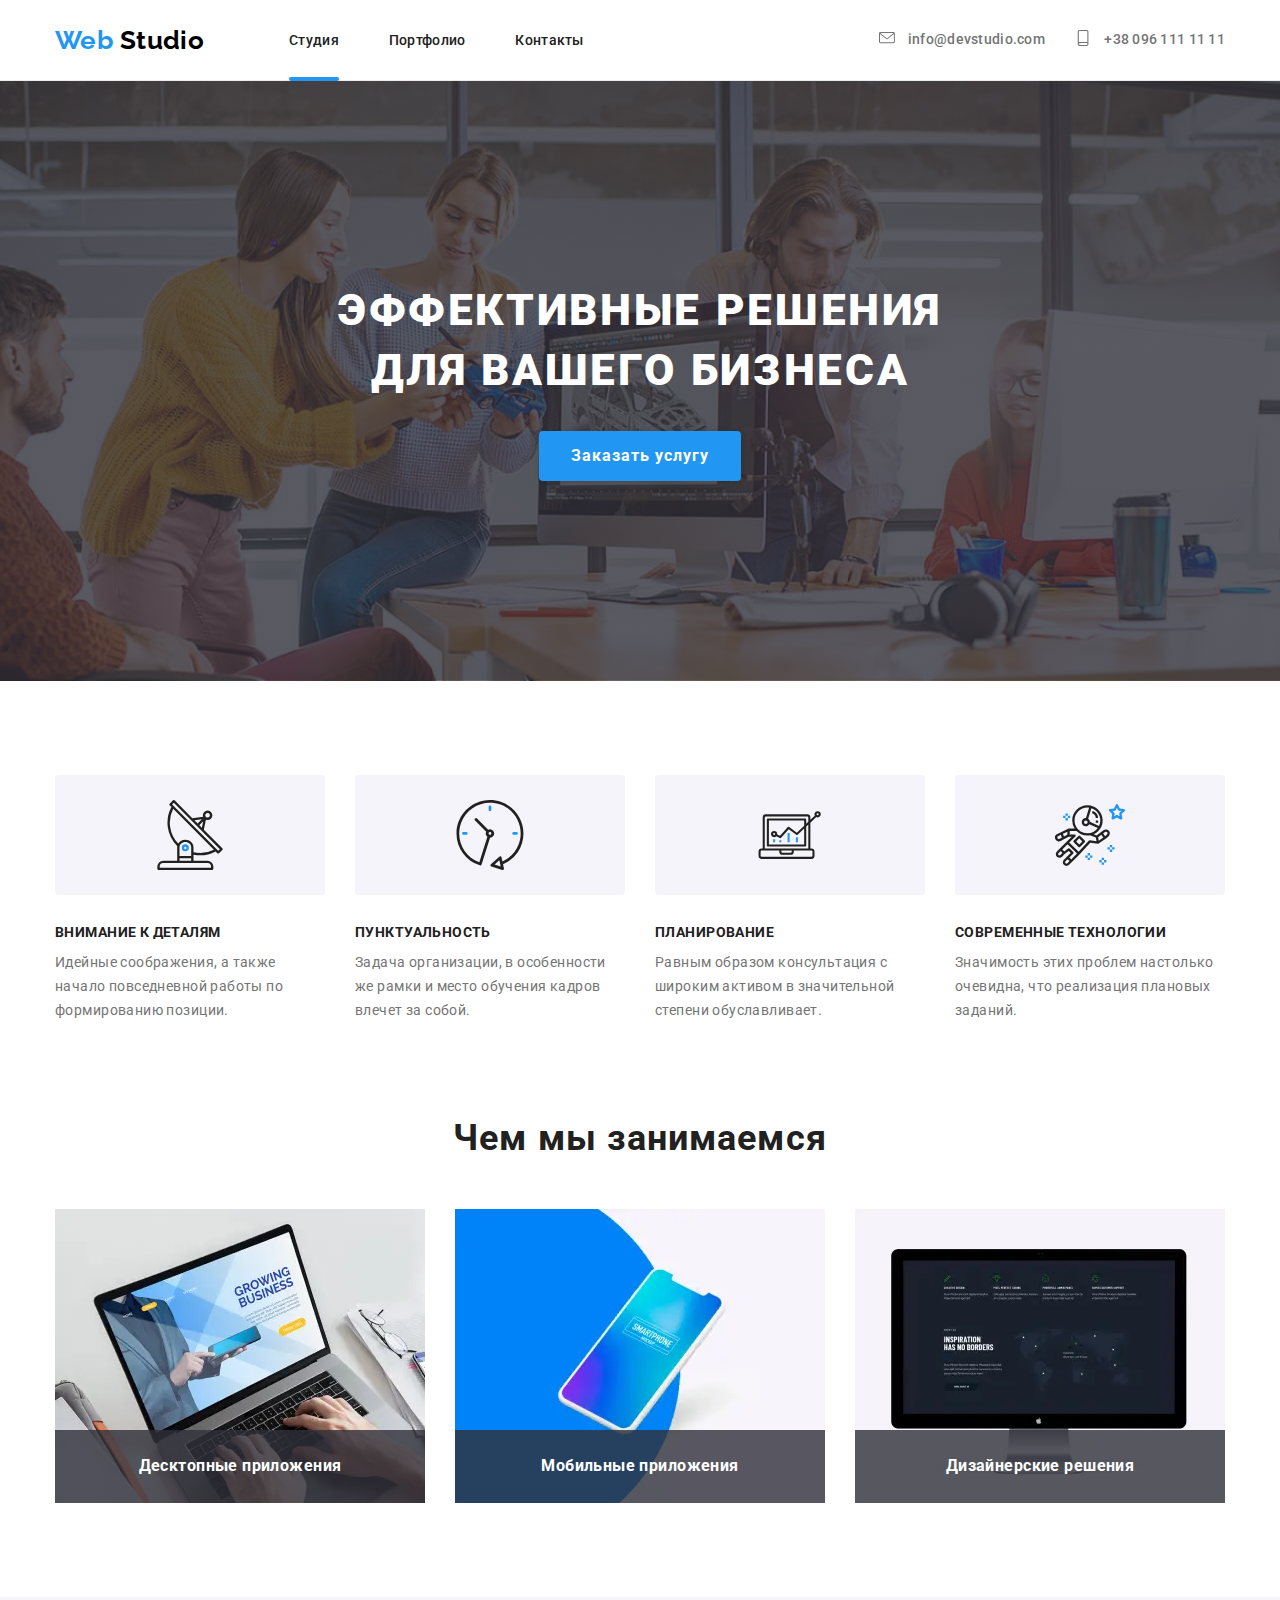
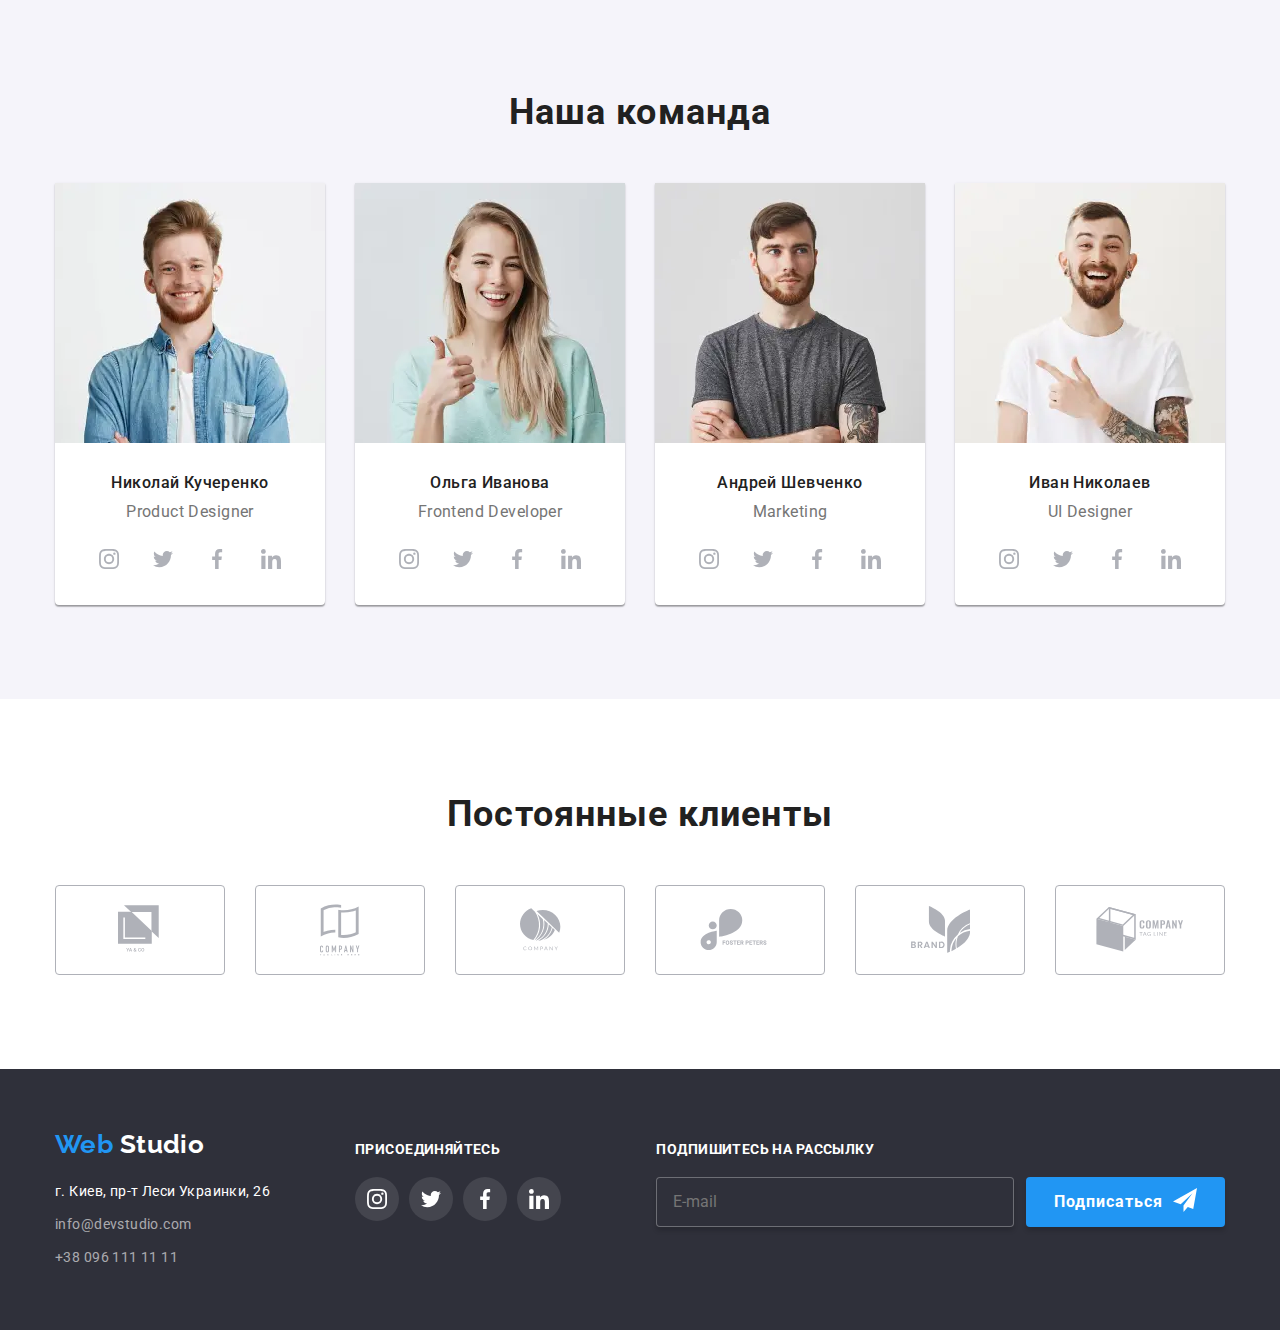
==== commit 5b339e7e: "hw08-ver_0_08" ====
--- a/index.html
+++ b/index.html
@@ -163,11 +163,26 @@
           </h2>
           <ul class="works-list">
             <li>
-              <img
-                src="./images/content/img/index/desktop.jpg"
-                alt="Десктопные приложения"
-                width="370"
-              />
+              <picture>
+                <source
+                  type="image/webp"
+                  srcset="
+                    ./images/content/img/index/goods/desktop.webp,
+                    ./images/content/img/index/goods/desktop@2x.webp 2x,
+                    ./images/content/img/index/goods/desktop@3x.webp 3x
+                  "
+                />
+                <img
+                  srcset="
+                    ./images/content/img/index/goods/desktop.jpg,
+                    ./images/content/img/index/goods/desktop@2x.jpg 2x,
+                    ./images/content/img/index/goods/desktop@3x.jpg 3x
+                  "
+                  src="./images/content/img/index/goods/desktop.jpg"
+                  alt="Десктопные приложения"
+                  loading="lazy"
+                />
+              </picture>
               <div class="works-list__descr">
                 <h3>
                   Десктопные приложения
@@ -175,11 +190,26 @@
               </div>
             </li>
             <li>
-              <img
-                src="./images/content/img/index/mobile.jpg"
-                alt="Мобильные приложения"
-                width="370"
-              />
+              <picture>
+                <source
+                  type="image/webp"
+                  srcset="
+                    ./images/content/img/index/goods/mobile.webp,
+                    ./images/content/img/index/goods/mobile@2x.webp 2x,
+                    ./images/content/img/index/goods/mobile@3x.webp 3x
+                  "
+                />
+                <img
+                  srcset="
+                    ./images/content/img/index/goods/mobile.jpg,
+                    ./images/content/img/index/goods/mobile@2x.jpg 2x,
+                    ./images/content/img/index/goods/mobile@3x.jpg 3x
+                  "
+                  src="./images/content/img/index/goods/mobile.jpg"
+                  alt="Мобильные приложения"
+                  loading="lazy"
+                />
+              </picture>
               <div class="works-list__descr">
                 <h3>
                   Мобильные приложения
@@ -187,11 +217,26 @@
               </div>
             </li>
             <li>
-              <img
-                src="./images/content/img/index/desing.jpg"
-                alt="Дизайнерские решения"
-                width="370"
-              />
+              <picture>
+                <source
+                  type="image/webp"
+                  srcset="
+                    ./images/content/img/index/goods/desing.webp,
+                    ./images/content/img/index/goods/desing@2x.webp 2x,
+                    ./images/content/img/index/goods/desing@3x.webp 3x
+                  "
+                />
+                <img
+                  srcset="
+                    ./images/content/img/index/goods/desing.jpg,
+                    ./images/content/img/index/goods/desing@2x.jpg 2x,
+                    ./images/content/img/index/goods/desing@3x.jpg 3x
+                  "
+                  src="./images/content/img/index/goods/desing.jpg"
+                  alt="Дизайнерские решения"
+                  loading="lazy"
+                />
+              </picture>
               <div class="works-list__descr">
                 <h3>
                   Дизайнерские решения
@@ -210,11 +255,72 @@
           </h2>
           <ul class="team-list">
             <li>
-              <img
-                src="./images/content/img/index/person-1.jpg"
-                alt="Николай Кучеренко фото"
-                title="Николай Кучеренко"
-              />
+              <picture>
+                <source
+                  type="image/webp"
+                  srcset="
+                    ./images/content/img/index/team/kucherenko/450.webp     450w,
+                    ./images/content/img/index/team/kucherenko/450@2x.webp  900w,
+                    ./images/content/img/index/team/kucherenko/450@3x.webp 1350w
+                  "
+                  media="(max-width: 767px)"
+                  sizes="450px"
+                />
+                <source
+                  type="image/webp"
+                  srcset="
+                    ./images/content/img/index/team/kucherenko/270.webp    270w,
+                    ./images/content/img/index/team/kucherenko/270@2x.webp 540w,
+                    ./images/content/img/index/team/kucherenko/270@3x.webp 810w
+                  "
+                  media="(min-width: 1200px)"
+                  sizes="270px"
+                />
+                <source
+                  type="image/webp"
+                  srcset="
+                    ./images/content/img/index/team/kucherenko/354.webp     354w,
+                    ./images/content/img/index/team/kucherenko/354@2x.webp  708w,
+                    ./images/content/img/index/team/kucherenko/354@3x.webp 1062w
+                  "
+                  media="(min-width: 768px)"
+                  sizes="354px"
+                />
+
+                <source
+                  srcset="
+                    ./images/content/img/index/team/kucherenko/450.jpg     450w,
+                    ./images/content/img/index/team/kucherenko/450@2x.jpg  900w,
+                    ./images/content/img/index/team/kucherenko/450@3x.jpg 1350w
+                  "
+                  media="(max-width: 767px)"
+                  sizes="450px"
+                />
+                <source
+                  srcset="
+                    ./images/content/img/index/team/kucherenko/270.jpg    270w,
+                    ./images/content/img/index/team/kucherenko/270@2x.jpg 540w,
+                    ./images/content/img/index/team/kucherenko/270@3x.jpg 810w
+                  "
+                  media="(min-width: 1200px)"
+                  sizes="270px"
+                />
+                <source
+                  srcset="
+                    ./images/content/img/index/team/kucherenko/354.jpg     354w,
+                    ./images/content/img/index/team/kucherenko/354@2x.jpg  708w,
+                    ./images/content/img/index/team/kucherenko/354@3x.jpg 1062w
+                  "
+                  media="(min-width: 768px)"
+                  sizes="354px"
+                />
+
+                <img
+                  src="./images/content/img/index/team/kucherenko/354.jpg"
+                  alt="Николай Кучеренко фото"
+                  title="Николай Кучеренко"
+                />
+              </picture>
               <h3>
                 Николай Кучеренко
               </h3>
@@ -253,11 +359,73 @@
               </ul>
             </li>
             <li>
-              <img
-                src="./images/content/img/index/person-2.jpg"
-                alt="Ольга Иванова фото"
-                title="Ольга Иванова"
-              />
+              <picture>
+                <source
+                  type="image/webp"
+                  srcset="
+                    ./images/content/img/index/team/ivanova/450.webp     450w,
+                    ./images/content/img/index/team/ivanova/450@2x.webp  900w,
+                    ./images/content/img/index/team/ivanova/450@3x.webp 1350w
+                  "
+                  media="(max-width: 767px)"
+                  sizes="450px"
+                />
+                <source
+                  type="image/webp"
+                  srcset="
+                    ./images/content/img/index/team/ivanova/270.webp    270w,
+                    ./images/content/img/index/team/ivanova/270@2x.webp 540w,
+                    ./images/content/img/index/team/ivanova/270@3x.webp 810w
+                  "
+                  media="(min-width: 1200px)"
+                  sizes="270px"
+                />
+                <source
+                  type="image/webp"
+                  srcset="
+                    ./images/content/img/index/team/ivanova/354.webp     354w,
+                    ./images/content/img/index/team/ivanova/354@2x.webp  708w,
+                    ./images/content/img/index/team/ivanova/354@3x.webp 1062w
+                  "
+                  media="(min-width: 768px)"
+                  sizes="354px"
+                />
+
+                <source
+                  srcset="
+                    ./images/content/img/index/team/ivanova/450.jpg     450w,
+                    ./images/content/img/index/team/ivanova/450@2x.jpg  900w,
+                    ./images/content/img/index/team/ivanova/450@3x.jpg 1350w
+                  "
+                  media="(max-width: 767px)"
+                  sizes="450px"
+                />
+                <source
+                  srcset="
+                    ./images/content/img/index/team/ivanova/270.jpg    270w,
+                    ./images/content/img/index/team/ivanova/270@2x.jpg 540w,
+                    ./images/content/img/index/team/ivanova/270@3x.jpg 810w
+                  "
+                  media="(min-width: 1200px)"
+                  sizes="270px"
+                />
+                <source
+                  srcset="
+                    ./images/content/img/index/team/ivanova/354.jpg     354w,
+                    ./images/content/img/index/team/ivanova/354@2x.jpg  708w,
+                    ./images/content/img/index/team/ivanova/354@3x.jpg 1062w
+                  "
+                  media="(min-width: 768px)"
+                  sizes="354px"
+                />
+
+                <img
+                  src="./images/content/img/index/team/ivanova/354.jpg"
+                  alt="Ольга Иванова фото"
+                  title="Ольга Иванова"
+                />
+              </picture>
+
               <h3>
                 Ольга Иванова
               </h3>
@@ -296,11 +464,73 @@
               </ul>
             </li>
             <li>
-              <img
-                src="./images/content/img/index/person-3.jpg"
-                alt="Андрей Шевченко фото"
-                title="Андрей Шевченко"
-              />
+              <picture>
+                <source
+                  type="image/webp"
+                  srcset="
+                    ./images/content/img/index/team/shevchenko/450.webp     450w,
+                    ./images/content/img/index/team/shevchenko/450@2x.webp  900w,
+                    ./images/content/img/index/team/shevchenko/450@3x.webp 1350w
+                  "
+                  media="(max-width: 767px)"
+                  sizes="450px"
+                />
+                <source
+                  type="image/webp"
+                  srcset="
+                    ./images/content/img/index/team/shevchenko/270.webp    270w,
+                    ./images/content/img/index/team/shevchenko/270@2x.webp 540w,
+                    ./images/content/img/index/team/shevchenko/270@3x.webp 810w
+                  "
+                  media="(min-width: 1200px)"
+                  sizes="270px"
+                />
+                <source
+                  type="image/webp"
+                  srcset="
+                    ./images/content/img/index/team/shevchenko/354.webp     354w,
+                    ./images/content/img/index/team/shevchenko/354@2x.webp  708w,
+                    ./images/content/img/index/team/shevchenko/354@3x.webp 1062w
+                  "
+                  media="(min-width: 768px)"
+                  sizes="354px"
+                />
+
+                <source
+                  srcset="
+                    ./images/content/img/index/team/shevchenko/450.jpg     450w,
+                    ./images/content/img/index/team/shevchenko/450@2x.jpg  900w,
+                    ./images/content/img/index/team/shevchenko/450@3x.jpg 1350w
+                  "
+                  media="(max-width: 767px)"
+                  sizes="450px"
+                />
+                <source
+                  srcset="
+                    ./images/content/img/index/team/shevchenko/270.jpg    270w,
+                    ./images/content/img/index/team/shevchenko/270@2x.jpg 540w,
+                    ./images/content/img/index/team/shevchenko/270@3x.jpg 810w
+                  "
+                  media="(min-width: 1200px)"
+                  sizes="270px"
+                />
+                <source
+                  srcset="
+                    ./images/content/img/index/team/shevchenko/354.jpg     354w,
+                    ./images/content/img/index/team/shevchenko/354@2x.jpg  708w,
+                    ./images/content/img/index/team/shevchenko/354@3x.jpg 1062w
+                  "
+                  media="(min-width: 768px)"
+                  sizes="354px"
+                />
+
+                <img
+                  src="./images/content/img/index/team/shevchenko/354.jpg"
+                  alt="Андрей Шевченко фото"
+                  title="Андрей Шевченко"
+                />
+              </picture>
+
               <h3>
                 Андрей Шевченко
               </h3>
@@ -339,11 +569,73 @@
               </ul>
             </li>
             <li>
-              <img
-                src="./images/content/img/index/person-4.jpg"
-                alt="Иван Николаев фото"
-                title="Иван Николаев"
-              />
+              <picture>
+                <source
+                  type="image/webp"
+                  srcset="
+                    ./images/content/img/index/team/nikolaev/450.webp     450w,
+                    ./images/content/img/index/team/nikolaev/450@2x.webp  900w,
+                    ./images/content/img/index/team/nikolaev/450@3x.webp 1350w
+                  "
+                  media="(max-width: 767px)"
+                  sizes="450px"
+                />
+                <source
+                  type="image/webp"
+                  srcset="
+                    ./images/content/img/index/team/nikolaev/270.webp    270w,
+                    ./images/content/img/index/team/nikolaev/270@2x.webp 540w,
+                    ./images/content/img/index/team/nikolaev/270@3x.webp 810w
+                  "
+                  media="(min-width: 1200px)"
+                  sizes="270px"
+                />
+                <source
+                  type="image/webp"
+                  srcset="
+                    ./images/content/img/index/team/nikolaev/354.webp     354w,
+                    ./images/content/img/index/team/nikolaev/354@2x.webp  708w,
+                    ./images/content/img/index/team/nikolaev/354@3x.webp 1062w
+                  "
+                  media="(min-width: 768px)"
+                  sizes="354px"
+                />
+
+                <source
+                  srcset="
+                    ./images/content/img/index/team/nikolaev/450.jpg     450w,
+                    ./images/content/img/index/team/nikolaev/450@2x.jpg  900w,
+                    ./images/content/img/index/team/nikolaev/450@3x.jpg 1350w
+                  "
+                  media="(max-width: 767px)"
+                  sizes="450px"
+                />
+                <source
+                  srcset="
+                    ./images/content/img/index/team/nikolaev/270.jpg    270w,
+                    ./images/content/img/index/team/nikolaev/270@2x.jpg 540w,
+                    ./images/content/img/index/team/nikolaev/270@3x.jpg 810w
+                  "
+                  media="(min-width: 1200px)"
+                  sizes="270px"
+                />
+                <source
+                  srcset="
+                    ./images/content/img/index/team/nikolaev/354.jpg     354w,
+                    ./images/content/img/index/team/nikolaev/354@2x.jpg  708w,
+                    ./images/content/img/index/team/nikolaev/354@3x.jpg 1062w
+                  "
+                  media="(min-width: 768px)"
+                  sizes="354px"
+                />
+
+                <img
+                  src="./images/content/img/index/team/nikolaev/354.jpg"
+                  alt="Иван Николаев фото"
+                  title="Иван Николаев"
+                />
+              </picture>
+
               <h3>
                 Иван Николаев
               </h3>
@@ -530,7 +822,8 @@
     <!-- Modal -->
     <div class="backdrop is-hidden" data-modal>
       <div class="modal">
-        <button class="btn-close" data-modal-close>
+        <button class="btn-close" aria-label="Закрыть модальное окно" data-modal-close>
+          <span class="visually-hidden">Закрыть модальное окно</span>
           <svg width="11px" height="11px">
             <use href="./images/sprite-min.svg#icon-close"></use>
           </svg>
--- a/css/main.min.css
+++ b/css/main.min.css
@@ -1,2 +1,2 @@
-/*! modern-normalize v0.7.0 | MIT License | https://github.com/sindresorhus/modern-normalize */*,*::before,*::after{-webkit-box-sizing:border-box;box-sizing:border-box}:root{-moz-tab-size:4;-o-tab-size:4;tab-size:4}html{line-height:1.15;-webkit-text-size-adjust:100%}body{margin:0}body{font-family:system-ui,-apple-system,"Segoe UI",Roboto,Helvetica,Arial,sans-serif,"Apple Color Emoji","Segoe UI Emoji"}hr{height:0}abbr[title]{-webkit-text-decoration:underline dotted;text-decoration:underline dotted}b,strong{font-weight:bolder}code,kbd,samp,pre{font-family:ui-monospace, SFMono-Regular, Consolas, 'Liberation Mono', Menlo, monospace;font-size:1em}small{font-size:80%}sub,sup{font-size:75%;line-height:0;position:relative;vertical-align:baseline}sub{bottom:-0.25em}sup{top:-0.5em}button,input,optgroup,select,textarea{font-family:inherit;font-size:100%;line-height:1.15;margin:0}button,select{text-transform:none}button,[type='button'],[type='reset'],[type='submit']{-webkit-appearance:button}button::-moz-focus-inner,[type='button']::-moz-focus-inner,[type='reset']::-moz-focus-inner,[type='submit']::-moz-focus-inner{border-style:none;padding:0}button:-moz-focusring,[type='button']:-moz-focusring,[type='reset']:-moz-focusring,[type='submit']:-moz-focusring{outline:1px dotted ButtonText}legend{padding:0}progress{vertical-align:baseline}[type='number']::-webkit-inner-spin-button,[type='number']::-webkit-outer-spin-button{height:auto}[type='search']{-webkit-appearance:textfield;outline-offset:-2px}[type='search']::-webkit-search-decoration{-webkit-appearance:none}::-webkit-file-upload-button{-webkit-appearance:button;font:inherit}summary{display:list-item}body{font-family:"Roboto",sans-serif;font-size:14px;letter-spacing:.03em;background-color:#fff;color:#757575}body.modal-open{overflow:hidden}a,a:visited{text-decoration:none}ul{margin:0;padding:0;list-style:none}h1,h2,h3,h4,h5,h6{margin:0;text-align:center}img{display:block}.visually-hidden{position:absolute;width:1px;height:1px;margin:-1px;border:0;padding:0;clip:rect(0 0 0 0);overflow:hidden}.container{padding:0 15px;margin-left:auto;margin-right:auto}@media screen and (min-width: 480px){.container{width:480px}}@media screen and (min-width: 768px){.container{width:768px}}@media screen and (min-width: 1200px){.container{width:1200px}}.logo{display:inline-block;font-family:"Raleway",sans-serif;font-weight:700;font-size:24px;line-height:1.17;color:#2196f3}.logo:visited{color:#2196f3}@media screen and (min-width: 1200px){.logo{font-size:26px;line-height:1.19}}.logo--black{color:#000}.logo--white{color:#fff}.social-icon{display:-webkit-box;display:-ms-flexbox;display:flex;-webkit-box-align:center;-ms-flex-align:center;align-items:center;-webkit-box-pack:center;-ms-flex-pack:center;justify-content:center;width:44px;height:44px;border-radius:50%;background-color:#fff;fill:#afb1b8;-webkit-transition:background-color 250ms cubic-bezier(0.4, 0, 0.2, 1) 0ms,fill 250ms cubic-bezier(0.4, 0, 0.2, 1) 0ms;transition:background-color 250ms cubic-bezier(0.4, 0, 0.2, 1) 0ms,fill 250ms cubic-bezier(0.4, 0, 0.2, 1) 0ms}.social-icon--dark{background-color:rgba(255,255,255,0.1);fill:#fff}.social-icon:hover,.social-icon:focus{background-color:#2196f3;fill:#fff}.page-header{border-bottom:1px solid #ececec}@media screen and (max-width: 767px){.page-header__wrapper{position:relative;padding:16px 0}}@media screen and (min-width: 768px){.page-header__wrapper{display:-webkit-box;display:-ms-flexbox;display:flex;-webkit-box-align:center;-ms-flex-align:center;align-items:center;-webkit-box-pack:start;-ms-flex-pack:start;justify-content:flex-start}.page-header__wrapper .mobile-button{display:none}}.mobile-button{position:absolute;top:0;right:0;width:40px;height:40px;margin:10px 0;padding:0;border:none;background-color:transparent;cursor:pointer}.mobile-button:focus,.mobile-button:hover{overflow:hidden;fill:#2196f3}.mobile-button__close{display:none}.mobile-button.is-open .mobile-button__close{display:block}.mobile-button.is-open .mobile-button__open{display:none}@media screen and (max-width: 767px){.mobile-wrapper{display:none;position:absolute;top:100%;left:-15px;width:calc(100% + 30px);padding:60px 0;text-align:center;background-color:#fff;border-top:1px solid #ececec;-webkit-box-shadow:0px 4px 8px rgba(0,0,0,0.04),0px 2px 4px rgba(0,0,0,0.08),0px 1px 3px rgba(0,0,0,0.16);box-shadow:0px 4px 8px rgba(0,0,0,0.04),0px 2px 4px rgba(0,0,0,0.08),0px 1px 3px rgba(0,0,0,0.16)}.mobile-wrapper.is-open{display:block}}@media screen and (min-width: 768px){.mobile-wrapper{display:-webkit-box;display:-ms-flexbox;display:flex;-webkit-box-align:center;-ms-flex-align:center;align-items:center;-webkit-box-pack:center;-ms-flex-pack:center;justify-content:center;width:100%}}@media screen and (min-width: 768px){.page-header__logo{white-space:nowrap;margin-right:81px}}@media screen and (min-width: 1200px){.page-header__logo{white-space:nowrap;margin-right:85px}}@media screen and (max-width: 767px){.page-header__nav{margin-bottom:60px}}@media screen and (min-width: 768px){.page-header__nav{margin-right:auto}}.nav-list{font-weight:500;letter-spacing:.02em;color:#212121}.nav-list>li>a{position:relative;color:inherit;-webkit-transition:color 250ms cubic-bezier(0.4, 0, 0.2, 1) 0ms;transition:color 250ms cubic-bezier(0.4, 0, 0.2, 1) 0ms}.nav-list a:hover,.nav-list a:focus{color:#2196f3}.nav-list .active::after{content:'';position:absolute;left:0;bottom:-1px;width:100%;height:4px;border-radius:2px;background-color:#2196f3}@media screen and (max-width: 767px){.nav-list{font-size:18px;line-height:1.17}.nav-list>li:not(:last-child){margin-bottom:28px}.nav-list>li>a{display:inline-block;line-height:33px}}@media screen and (min-width: 768px){.nav-list{display:-webkit-box;display:-ms-flexbox;display:flex}.nav-list>li:not(:last-child){margin-right:50px}.nav-list>li>a{display:block;line-height:80px}}.header-contacts a{font-weight:500;letter-spacing:.02em;color:inherit;fill:currentColor;-webkit-transition:color 250ms cubic-bezier(0.4, 0, 0.2, 1) 0ms,fill 250ms cubic-bezier(0.4, 0, 0.2, 1) 0ms;transition:color 250ms cubic-bezier(0.4, 0, 0.2, 1) 0ms,fill 250ms cubic-bezier(0.4, 0, 0.2, 1) 0ms}.header-contacts a:hover,.header-contacts a:focus{color:#2196f3;fill:#2196f3}@media screen and (max-width: 767px){.header-contacts>li:not(:last-child){margin-bottom:16px}.header-contacts a{display:inline-block;font-size:18px;line-height:1.17}}@media screen and (max-width: 1199px){.header-contacts>li:not(:last-child){margin-bottom:10px}.header-contacts a{display:inline-block;font-size:12px;line-height:1.17}}@media screen and (min-width: 1200px){.header-contacts{display:-webkit-box;display:-ms-flexbox;display:flex;-webkit-box-align:center;-ms-flex-align:center;align-items:center;-webkit-box-pack:start;-ms-flex-pack:start;justify-content:flex-start}.header-contacts>li:not(:last-child){margin-right:30px}}.header-contacts__icon{padding-right:10px;vertical-align:middle}@media screen and (max-width: 1199px){.header-contacts__icon{padding-right:8px}}.section-hero{width:100%;max-width:1600px;margin-left:auto;margin-right:auto;text-align:center;background-color:#000;background-image:-webkit-gradient(linear, left top, right top, from(rgba(47,48,58,0.8)), to(rgba(47,48,58,0.8))),url("../images/decor/img/hero.jpg");background-image:linear-gradient(to right, rgba(47,48,58,0.8), rgba(47,48,58,0.8)),url("../images/decor/img/hero.jpg");background-repeat:no-repeat;background-position:center;background-size:cover}.section-hero h1{margin-bottom:30px;font-weight:900;letter-spacing:0.06em;text-transform:uppercase;color:#fff}.section-hero a{display:inline-block;padding:10px 32px;font-size:16px;line-height:1.88;font-weight:700;letter-spacing:.06em;background-color:#2196f3;color:#fff;border-radius:4px;-webkit-box-shadow:0 0 4px rgba(0,0,0,0.15);box-shadow:0 0 4px rgba(0,0,0,0.15)}@media screen and (max-width: 1199px){.section-hero{margin-bottom:60px;padding:118px 0}.section-hero h1{font-size:26px;line-height:1.62}}@media screen and (min-width: 1200px){.section-hero{margin-bottom:94px;padding:200px 0}.section-hero h1{font-size:44px;line-height:1.36}}@media screen and (max-width: 1199px){.section-skills{margin-bottom:60px}}@media screen and (min-width: 1200px){.section-skills{margin-bottom:94px}}.skills-list p{margin:0;line-height:1.71}.skills-list h3{text-align:left;font-size:14px;font-weight:700;text-transform:uppercase;letter-spacing:.03em;line-height:1.14;color:#212121;margin-bottom:10px}@media screen and (max-width: 767px){.skills-list>li{display:block}.skills-list h3{text-align:center}}@media screen and (min-width: 768px) and (max-width: 1199px){.skills-list{display:-webkit-box;display:-ms-flexbox;display:flex;-ms-flex-wrap:wrap;flex-wrap:wrap}.skills-list>li{width:calc((100% - 30px) / 2)}.skills-list>li:not(:nth-child(2n)){margin-right:30px}.skills-list>li:not(:nth-last-child(-n+2)){margin-bottom:30px}}@media screen and (min-width: 1200px){.skills-list{display:-webkit-box;display:-ms-flexbox;display:flex;margin:0 -15px}.skills-list>li{width:calc((100% - 120px) / 4);margin:0 15px}}.skills-list__svg{margin-bottom:30px;padding:25px 0;line-height:0;text-align:center;background-color:#f5f4fa;border-radius:4px}.section-works{margin-bottom:94px}@media screen and (max-width: 1199px){.section-works{display:none}}.section-works h2{margin-bottom:50px;font-size:36px;font-weight:700;letter-spacing:.03em;line-height:1.17;color:#212121}.works-list{display:-webkit-box;display:-ms-flexbox;display:flex;margin:0 -15px}.works-list>li{display:-webkit-box;display:-ms-flexbox;display:flex;position:relative;margin:0 15px}.works-list__descr{position:absolute;left:0;bottom:0;width:100%;padding:27px 0;background-color:rgba(47,48,58,0.8)}.works-list__descr h3{text-align:center;color:#fff}.section-team{background-color:#f5f4fa}@media screen and (max-width: 1199px){.section-team{margin-bottom:60px;padding:60px 0}.section-team h2{margin-bottom:30px;font-weight:700;font-size:28px;line-height:1.18;color:#212121}}@media screen and (min-width: 1200px){.section-team{margin-bottom:94px;padding:94px 0}.section-team h2{margin-bottom:50px;font-size:36px;font-weight:700;letter-spacing:.03em;line-height:1.17;color:#212121}}.team-list img{width:100%}.team-list h3{margin-top:30px;margin-bottom:10px;font-size:16px;font-weight:500;line-height:1.19;color:#212121}.team-list p{margin:0;font-size:16px;line-height:1.19;text-align:center}.team-list>li{background-color:#fff;border-radius:0px 0px 4px 4px}@media screen and (max-width: 767px){.team-list>li{display:block;-webkit-box-shadow:0px 1px 3px rgba(0,0,0,0.12),0px 1px 1px rgba(0,0,0,0.14),0px 2px 1px rgba(0,0,0,0.2);box-shadow:0px 1px 3px rgba(0,0,0,0.12),0px 1px 1px rgba(0,0,0,0.14),0px 2px 1px rgba(0,0,0,0.2)}.team-list>li:not(:last-child){margin-bottom:30px}}@media screen and (min-width: 768px) and (max-width: 1199px){.team-list{display:-webkit-box;display:-ms-flexbox;display:flex;-ms-flex-wrap:wrap;flex-wrap:wrap}.team-list>li{width:calc((100% - 30px) / 2);background:#ffffff;-webkit-box-shadow:0px 1px 3px rgba(0,0,0,0.12),0px 1px 1px rgba(0,0,0,0.14),0px 2px 1px rgba(0,0,0,0.2);box-shadow:0px 1px 3px rgba(0,0,0,0.12),0px 1px 1px rgba(0,0,0,0.14),0px 2px 1px rgba(0,0,0,0.2)}.team-list>li:not(:nth-child(2n)){margin-right:30px}.team-list>li:not(:nth-last-child(-n+2)){margin-bottom:30px}}@media screen and (min-width: 1200px){.team-list{display:-webkit-box;display:-ms-flexbox;display:flex;margin:0 -15px}.team-list>li{margin:0 15px;-webkit-box-shadow:0px 2px 1px rgba(0,0,0,0.2),0px 1px 1px rgba(0,0,0,0.14),0px 1px 3px rgba(0,0,0,0.12);box-shadow:0px 2px 1px rgba(0,0,0,0.2),0px 1px 1px rgba(0,0,0,0.14),0px 1px 3px rgba(0,0,0,0.12)}}.team-list__social{display:-webkit-box;display:-ms-flexbox;display:flex;-webkit-box-pack:center;-ms-flex-pack:center;justify-content:center;padding-top:16px;padding-bottom:24px;margin:0 -5px}.team-list__social>li{margin:0 5px}@media screen and (max-width: 1199px){.section-clients{margin-bottom:60px}.section-clients h2{margin-bottom:30px;font-weight:700;font-size:28px;line-height:1.18;color:#212121}}@media screen and (min-width: 1200px){.section-clients{margin-bottom:94px}.section-clients h2{margin-bottom:50px;font-size:36px;font-weight:700;letter-spacing:.03em;line-height:1.17;color:#212121}}@media screen and (max-width: 767px){.clients-list{display:-webkit-box;display:-ms-flexbox;display:flex;-ms-flex-wrap:wrap;flex-wrap:wrap}.clients-list>li{width:calc((100% - 30px) / 2)}.clients-list>li:not(:nth-child(2n)){margin-right:30px}.clients-list>li:not(:nth-last-child(-n+2)){margin-bottom:30px}}@media screen and (min-width: 768px) and (max-width: 1199px){.clients-list{display:-webkit-box;display:-ms-flexbox;display:flex;-ms-flex-wrap:wrap;flex-wrap:wrap}.clients-list>li{width:calc((100% - 60px) / 3)}.clients-list>li:not(:nth-child(3n)){margin-right:30px}.clients-list>li:not(:nth-last-child(-n+3)){margin-bottom:30px}}@media screen and (min-width: 1200px){.clients-list{display:-webkit-box;display:-ms-flexbox;display:flex;margin:0 -15px}.clients-list>li{width:170px;margin:0 15px}}.clients-list__link{display:-webkit-box;display:-ms-flexbox;display:flex;-webkit-box-align:center;-ms-flex-align:center;align-items:center;-webkit-box-pack:center;-ms-flex-pack:center;justify-content:center;height:90px;border:1px solid;border-radius:4px;border-color:#afb1b8;fill:#afb1b8;-webkit-transition:border-color 250ms cubic-bezier(0.4, 0, 0.2, 1) 0ms,fill 250ms cubic-bezier(0.4, 0, 0.2, 1) 0ms;transition:border-color 250ms cubic-bezier(0.4, 0, 0.2, 1) 0ms,fill 250ms cubic-bezier(0.4, 0, 0.2, 1) 0ms}.clients-list__link:hover,.clients-list__link:focus{border-color:#2196f3;fill:#2196f3}.page-footer{padding:60px 0px;background-color:#2f303a}.page-footer b{display:block;margin-bottom:20px;text-transform:uppercase;color:#fff}@media screen and (min-width: 1200px){.page-footer__wrapper{display:-webkit-box;display:-ms-flexbox;display:flex}}@media screen and (min-width: 768px) and (max-width: 1199px){.page-footer__wrapper{display:-webkit-box;display:-ms-flexbox;display:flex;-ms-flex-wrap:wrap;flex-wrap:wrap;-ms-flex-pack:distribute;justify-content:space-around;-webkit-box-align:baseline;-ms-flex-align:baseline;align-items:baseline}}@media screen and (max-width: 1199px){.footer-left{margin-bottom:60px;text-align:center}}@media screen and (min-width: 768px) and (max-width: 1199px){.footer-left{margin-right:165px}}@media screen and (min-width: 1200px){.footer-left{width:300px}}.footer-left__logo{margin-bottom:20px}.footer-contacts{font-style:normal;line-height:1.71}.footer-contacts__list p{margin:0;color:#fff}.footer-contacts__list a{color:rgba(255,255,255,0.6)}@media screen and (max-width: 1199px){.footer-contacts__list>li:not(:last-child){padding-bottom:8px}}@media screen and (min-width: 1200px){.footer-contacts__list>li:not(:last-child){padding-bottom:9px}}@media screen and (max-width: 1199px){.footer-center{margin-bottom:60px;text-align:center}}@media screen and (min-width: 1200px){.footer-center{margin-top:12px;margin-right:auto}}.footer-follow-me{display:-webkit-box;display:-ms-flexbox;display:flex;-webkit-box-pack:center;-ms-flex-pack:center;justify-content:center;margin-left:-5px;margin-right:-5px}.footer-follow-me>li{margin:0 5px}@media screen and (max-width: 1199px){.footer-right{text-align:center}}@media screen and (min-width: 1200px){.footer-right{margin-top:12px}}@media screen and (max-width: 767px){.form-subscribe{text-align:center}}@media screen and (min-width: 1200px){.form-subscribe{display:-webkit-inline-box;display:-ms-inline-flexbox;display:inline-flex;-webkit-box-align:center;-ms-flex-align:center;align-items:center;-webkit-box-pack:center;-ms-flex-pack:center;justify-content:center}}.form-subscribe-input{padding:14px 16px;margin:0;font-size:16px;line-height:1.25;color:rgba(255,255,255,0.6);border:1px solid rgba(255,255,255,0.3);-webkit-box-shadow:0px 4px 4px rgba(0,0,0,0.15);box-shadow:0px 4px 4px rgba(0,0,0,0.15);border-radius:4px;background-color:#2f303a;cursor:pointer;-webkit-transition:border-color 250ms cubic-bezier(0.4, 0, 0.2, 1) 0ms;transition:border-color 250ms cubic-bezier(0.4, 0, 0.2, 1) 0ms}@media screen and (max-width: 1199px){.form-subscribe-input{width:100%;max-width:450px;margin-bottom:20px}}@media screen and (min-width: 768px) and (max-width: 1199px){.form-subscribe-input{width:450px}}@media screen and (min-width: 1200px){.form-subscribe-input{width:358px}}.form-subscribe-input:focus{outline:none;border-color:#2196f3;cursor:text}.form-subscribe-submit{display:-webkit-box;display:-ms-flexbox;display:flex;-webkit-box-align:center;-ms-flex-align:center;align-items:center;-webkit-box-pack:center;-ms-flex-pack:center;justify-content:center;margin-left:12px;padding:10px 28px;cursor:pointer;background:#2196f3;border:none;border-radius:4px;-webkit-box-shadow:0px 4px 4px rgba(0,0,0,0.15);box-shadow:0px 4px 4px rgba(0,0,0,0.15);fill:#fff}@media screen and (max-width: 1199px){.form-subscribe-submit{margin-left:auto;margin-right:auto}}.form-subscribe-label{font-size:16px;font-weight:700;line-height:1.88;letter-spacing:.06em;color:#fff}.form-subscribe-icon{margin-left:10px}.backdrop{position:fixed;top:0;left:0;width:100%;height:100%;background-color:rgba(0,0,0,0.2);opacity:1;-webkit-transition:opacity 250ms cubic-bezier(0.4, 0, 0.2, 1) 0ms;transition:opacity 250ms cubic-bezier(0.4, 0, 0.2, 1) 0ms}.backdrop.is-hidden{opacity:0;pointer-events:none}@media screen and (max-width: 767px){.backdrop{padding:93px 15px;overflow-y:scroll}}.modal{border-radius:4px;padding:40px}.modal h2{margin-bottom:50px;font-size:36px;font-weight:700;letter-spacing:.03em;line-height:1.17;color:#212121;margin-bottom:12px;font-size:20px}@media screen and (max-width: 767px){.modal{position:relative;width:100%;max-width:450px;margin-left:auto;margin-right:auto;-webkit-transform:scale(1);transform:scale(1);background-color:#fff;-webkit-box-shadow:0px 1px 3px rgba(0,0,0,0.12),0px 1px 1px rgba(0,0,0,0.14),0px 2px 1px rgba(0,0,0,0.2);box-shadow:0px 1px 3px rgba(0,0,0,0.12),0px 1px 1px rgba(0,0,0,0.14),0px 2px 1px rgba(0,0,0,0.2);-webkit-transition:-webkit-transform 250ms cubic-bezier(0.4, 0, 0.2, 1) 0ms;transition:-webkit-transform 250ms cubic-bezier(0.4, 0, 0.2, 1) 0ms;transition:transform 250ms cubic-bezier(0.4, 0, 0.2, 1) 0ms;transition:transform 250ms cubic-bezier(0.4, 0, 0.2, 1) 0ms, -webkit-transform 250ms cubic-bezier(0.4, 0, 0.2, 1) 0ms}.modal h2{line-height:1.5}.backdrop.is-hidden .modal{-webkit-transform:scale(1.05);transform:scale(1.05)}}@media screen and (min-width: 768px){.modal{position:absolute;top:50%;left:50%;width:450px;max-height:100%;overflow:auto;-webkit-transform:translate(-50%, -50%) scale(1);transform:translate(-50%, -50%) scale(1);background-color:#fff;-webkit-box-shadow:0px 1px 3px rgba(0,0,0,0.12),0px 1px 1px rgba(0,0,0,0.14),0px 2px 1px rgba(0,0,0,0.2);box-shadow:0px 1px 3px rgba(0,0,0,0.12),0px 1px 1px rgba(0,0,0,0.14),0px 2px 1px rgba(0,0,0,0.2);-webkit-transition:-webkit-transform 250ms cubic-bezier(0.4, 0, 0.2, 1) 0ms;transition:-webkit-transform 250ms cubic-bezier(0.4, 0, 0.2, 1) 0ms;transition:transform 250ms cubic-bezier(0.4, 0, 0.2, 1) 0ms;transition:transform 250ms cubic-bezier(0.4, 0, 0.2, 1) 0ms, -webkit-transform 250ms cubic-bezier(0.4, 0, 0.2, 1) 0ms}.modal h2{line-height:1.5}.backdrop.is-hidden .modal{-webkit-transform:translate(-50%, -50%) scale(1.05);transform:translate(-50%, -50%) scale(1.05)}}@media screen and (min-width: 1200px){.modal{width:528px;-webkit-box-shadow:0px 2px 1px rgba(0,0,0,0.2),0px 1px 1px rgba(0,0,0,0.14),0px 1px 3px rgba(0,0,0,0.12);box-shadow:0px 2px 1px rgba(0,0,0,0.2),0px 1px 1px rgba(0,0,0,0.14),0px 1px 3px rgba(0,0,0,0.12)}.modal h2{line-height:1.15}}.btn-close{position:absolute;top:0;right:0;width:30px;height:30px;margin-top:8px;margin-right:8px;padding:0;line-height:0;cursor:pointer;border:1px solid rgba(0,0,0,0.1);border-radius:50%;background-color:#fff;fill:#000;-webkit-transition:fill 250ms cubic-bezier(0.4, 0, 0.2, 1) 0ms;transition:fill 250ms cubic-bezier(0.4, 0, 0.2, 1) 0ms}.btn-close:hover,.btn-close:focus{fill:#2196f3}.textarea-wrapper{position:relative;height:120px}.form-callback{padding-top:18px}.form-callback-field{position:relative;display:block;margin-bottom:28px}.form-callback-input{width:100%;margin:0;padding:12px 18px;padding-left:42px;font-size:14px;line-height:1.14;color:#757575;border:1px solid;border-color:rgba(33,33,33,0.2);border-radius:4px;cursor:pointer;-webkit-transition:border-color 250ms cubic-bezier(0.4, 0, 0.2, 1) 0ms;transition:border-color 250ms cubic-bezier(0.4, 0, 0.2, 1) 0ms}.form-callback-input:focus{outline:none;border-color:#2196f3}.form-callback-icon{position:absolute;top:50%;left:19px;-webkit-transform:translateY(-50%);transform:translateY(-50%);fill:#212121;-webkit-transition:fill 250ms cubic-bezier(0.4, 0, 0.2, 1) 0ms;transition:fill 250ms cubic-bezier(0.4, 0, 0.2, 1) 0ms}.form-callback-input:focus ~ .form-callback-icon{fill:#2196f3}.form-callback-icon--checkbox{display:inline-block;min-width:16px;min-height:15px;cursor:pointer;border:2px solid;border-color:#212121;border-radius:2px;background-color:#fff;-webkit-transition:border-color 250ms cubic-bezier(0.4, 0, 0.2, 1) 0ms,background-color 250ms cubic-bezier(0.4, 0, 0.2, 1) 0ms;transition:border-color 250ms cubic-bezier(0.4, 0, 0.2, 1) 0ms,background-color 250ms cubic-bezier(0.4, 0, 0.2, 1) 0ms}.form-callback-checkbox--input:focus ~ .form-callback-icon--checkbox{border:2px solid #2196f3;border-radius:2px}.form-callback-checkbox--input:checked ~ .form-callback-icon--checkbox{background-color:#2196f3;background-image:url("../images/decor/svg/src/check-full.svg");background-size:contain;background-origin:border-box;border:2px solid;border-color:transparent}.form-callback-label{position:absolute;top:50%;left:42px;font-size:14px;line-height:1.14;letter-spacing:.01em;color:#757575;-webkit-transform:translate(0px, -50%);transform:translate(0px, -50%);-webkit-transition:font-size 250ms cubic-bezier(0.4, 0, 0.2, 1) 0ms,line-height 250ms cubic-bezier(0.4, 0, 0.2, 1) 0ms,color 250ms cubic-bezier(0.4, 0, 0.2, 1) 0ms,-webkit-transform 250ms cubic-bezier(0.4, 0, 0.2, 1) 0ms;transition:font-size 250ms cubic-bezier(0.4, 0, 0.2, 1) 0ms,line-height 250ms cubic-bezier(0.4, 0, 0.2, 1) 0ms,color 250ms cubic-bezier(0.4, 0, 0.2, 1) 0ms,-webkit-transform 250ms cubic-bezier(0.4, 0, 0.2, 1) 0ms;transition:font-size 250ms cubic-bezier(0.4, 0, 0.2, 1) 0ms,line-height 250ms cubic-bezier(0.4, 0, 0.2, 1) 0ms,color 250ms cubic-bezier(0.4, 0, 0.2, 1) 0ms,transform 250ms cubic-bezier(0.4, 0, 0.2, 1) 0ms;transition:font-size 250ms cubic-bezier(0.4, 0, 0.2, 1) 0ms,line-height 250ms cubic-bezier(0.4, 0, 0.2, 1) 0ms,color 250ms cubic-bezier(0.4, 0, 0.2, 1) 0ms,transform 250ms cubic-bezier(0.4, 0, 0.2, 1) 0ms,-webkit-transform 250ms cubic-bezier(0.4, 0, 0.2, 1) 0ms}.form-callback-input:focus ~ .form-callback-label,.form-callback-input:not(:placeholder-shown) ~ .form-callback-label{font-size:12px;line-height:1.17;color:#2196f3;-webkit-transform:translate(-23px, -40px);transform:translate(-23px, -40px)}.form-callback-textarea{width:100%;height:100%;padding:12px 16px;resize:none;cursor:pointer;font-size:14px;letter-spacing:.01em;line-height:1.14;border:1px solid;border-color:rgba(33,33,33,0.2);border-radius:4px;color:#757575;-webkit-transition:border-color 250ms cubic-bezier(0.4, 0, 0.2, 1) 0ms;transition:border-color 250ms cubic-bezier(0.4, 0, 0.2, 1) 0ms}.form-callback-textarea:focus{cursor:text;outline:none;border-color:#2196f3}.form-callback-text{position:absolute;top:0;left:0;font-size:14px;line-height:1.14;letter-spacing:.01em;color:#757575;-webkit-transform:translate(16px, 12px);transform:translate(16px, 12px);-webkit-transition:font-size 250ms cubic-bezier(0.4, 0, 0.2, 1) 0ms,line-height 250ms cubic-bezier(0.4, 0, 0.2, 1) 0ms,color 250ms cubic-bezier(0.4, 0, 0.2, 1) 0ms,-webkit-transform 250ms cubic-bezier(0.4, 0, 0.2, 1) 0ms;transition:font-size 250ms cubic-bezier(0.4, 0, 0.2, 1) 0ms,line-height 250ms cubic-bezier(0.4, 0, 0.2, 1) 0ms,color 250ms cubic-bezier(0.4, 0, 0.2, 1) 0ms,-webkit-transform 250ms cubic-bezier(0.4, 0, 0.2, 1) 0ms;transition:font-size 250ms cubic-bezier(0.4, 0, 0.2, 1) 0ms,line-height 250ms cubic-bezier(0.4, 0, 0.2, 1) 0ms,color 250ms cubic-bezier(0.4, 0, 0.2, 1) 0ms,transform 250ms cubic-bezier(0.4, 0, 0.2, 1) 0ms;transition:font-size 250ms cubic-bezier(0.4, 0, 0.2, 1) 0ms,line-height 250ms cubic-bezier(0.4, 0, 0.2, 1) 0ms,color 250ms cubic-bezier(0.4, 0, 0.2, 1) 0ms,transform 250ms cubic-bezier(0.4, 0, 0.2, 1) 0ms,-webkit-transform 250ms cubic-bezier(0.4, 0, 0.2, 1) 0ms}.form-callback-textarea:focus ~ .form-callback-text,.form-callback-textarea:not(:placeholder-shown) ~ .form-callback-text{font-size:12px;line-height:1.17;color:#2196f3;-webkit-transform:translate(17px, -19px);transform:translate(17px, -19px)}.form-callback-text--checkbox{margin-left:7px;margin-right:4px;cursor:pointer}.form-callback-checkbox{display:-webkit-box;display:-ms-flexbox;display:flex;-webkit-box-align:center;-ms-flex-align:center;align-items:center;-webkit-box-pack:center;-ms-flex-pack:center;justify-content:center;margin-top:20px;margin-bottom:30px}.form-callback-checkbox--input{position:absolute;bottom:0;left:0;-webkit-appearance:none;-moz-appearance:none;appearance:none}.form-callback-checkbox a{color:#2196f3;text-decoration:underline}@media screen and (max-width: 1199px){.form-callback-checkbox{display:-webkit-box;display:-ms-flexbox;display:flex;font-size:12px}.form-callback-checkbox a{white-space:nowrap}}.form-callback-submit{display:block;width:200px;height:50px;margin-left:auto;margin-right:auto;padding:0;cursor:pointer;font-size:16px;font-weight:bold;letter-spacing:.06em;line-height:1.88;color:#fff;background-color:#2196f3;border:none;border-radius:4px;-webkit-box-shadow:0px 4px 4px rgba(0,0,0,0.15);box-shadow:0px 4px 4px rgba(0,0,0,0.15);-webkit-transition:background-color 250ms cubic-bezier(0.4, 0, 0.2, 1) 0ms;transition:background-color 250ms cubic-bezier(0.4, 0, 0.2, 1) 0ms}.form-callback-submit:hover,.form-callback-submit:focus{background-color:#188ce8}@media screen and (min-width: 1200px){.section-portfolio{margin:94px auto}}@media screen and (min-width: 1200px){.section-portfolio p{margin:0}}@media screen and (min-width: 1200px){.portfolio-filter{display:-webkit-box;display:-ms-flexbox;display:flex;-webkit-box-align:center;-ms-flex-align:center;align-items:center;-webkit-box-pack:center;-ms-flex-pack:center;justify-content:center;margin-bottom:50px}}@media screen and (min-width: 1200px){.portfolio-filter__item{padding:6px 22px;cursor:pointer;font-size:16px;font-weight:500;line-height:1.62;letter-spacing:.03em;color:#212121;text-align:center;border:none;border-radius:4px;-webkit-box-shadow:none;box-shadow:none;background-color:#f5f4fa;-webkit-transition:all 250ms cubic-bezier(0.4, 0, 0.2, 1) 0ms;transition:all 250ms cubic-bezier(0.4, 0, 0.2, 1) 0ms}.portfolio-filter__item:not(:last-child){margin-right:8px}.portfolio-filter__item:hover,.portfolio-filter__item:focus{color:#fff;background-color:#2196f3;-webkit-box-shadow:0px 2px 2px rgba(0,0,0,0.12),0px 1px 2px rgba(0,0,0,0.08),0px 3px 1px rgba(0,0,0,0.1);box-shadow:0px 2px 2px rgba(0,0,0,0.12),0px 1px 2px rgba(0,0,0,0.08),0px 3px 1px rgba(0,0,0,0.1)}}@media screen and (min-width: 1200px){.portfolio-list{display:-webkit-box;display:-ms-flexbox;display:flex;-ms-flex-wrap:wrap;flex-wrap:wrap}.portfolio-list>li{width:calc((100% - 60px) / 3)}.portfolio-list>li>a{display:block;position:relative;overflow:hidden;-webkit-box-shadow:none;box-shadow:none;-webkit-transition:-webkit-box-shadow 250ms cubic-bezier(0.4, 0, 0.2, 1) 0ms;transition:-webkit-box-shadow 250ms cubic-bezier(0.4, 0, 0.2, 1) 0ms;transition:box-shadow 250ms cubic-bezier(0.4, 0, 0.2, 1) 0ms;transition:box-shadow 250ms cubic-bezier(0.4, 0, 0.2, 1) 0ms, -webkit-box-shadow 250ms cubic-bezier(0.4, 0, 0.2, 1) 0ms}.portfolio-list>li>a:hover,.portfolio-list>li>a:focus{-webkit-box-shadow:1px 4px 6px rgba(0,0,0,0.16),0px 4px 4px rgba(0,0,0,0.06),0px 1px 1px rgba(0,0,0,0.12);box-shadow:1px 4px 6px rgba(0,0,0,0.16),0px 4px 4px rgba(0,0,0,0.06),0px 1px 1px rgba(0,0,0,0.12)}.portfolio-list>li:not(:nth-child(3n)){margin-right:30px}.portfolio-list>li:not(:nth-last-child(-n+3)){margin-bottom:30px}}@media screen and (min-width: 1200px){.portfolio-list__img{position:relative}}@media screen and (min-width: 1200px){.portfolio-list__p{position:absolute;left:0;height:100%;padding:63px 24px;background-color:rgba(33,150,243,0.9);overflow:hidden;opacity:0;-webkit-transform:translateY(0);transform:translateY(0);-webkit-transition:-webkit-transform 250ms cubic-bezier(0.4, 0, 0.2, 1) 0ms;transition:-webkit-transform 250ms cubic-bezier(0.4, 0, 0.2, 1) 0ms;transition:transform 250ms cubic-bezier(0.4, 0, 0.2, 1) 0ms;transition:transform 250ms cubic-bezier(0.4, 0, 0.2, 1) 0ms, -webkit-transform 250ms cubic-bezier(0.4, 0, 0.2, 1) 0ms}.portfolio-list__p p{display:block;height:100%;overflow:hidden;font-size:18px;line-height:1.56;letter-spacing:.03em;color:#fff}.portfolio-list>li>a:hover .portfolio-list__p,.portfolio-list>li>a:focus .portfolio-list__p{-webkit-transform:translateY(-100%);transform:translateY(-100%);opacity:1}}@media screen and (min-width: 1200px){.portfolio-list__text{position:relative;padding:20px 24px;border:1px solid #eee;border-top:none;background-color:#fff}.portfolio-list__text h2{text-align:left;font-weight:700;font-size:18px;line-height:2;letter-spacing:.06em;color:#212121}.portfolio-list__text p{font-size:16px;line-height:1.88;letter-spacing:.03em;color:#757575}}
+/*! modern-normalize v0.7.0 | MIT License | https://github.com/sindresorhus/modern-normalize */*,*::before,*::after{-webkit-box-sizing:border-box;box-sizing:border-box}:root{-moz-tab-size:4;-o-tab-size:4;tab-size:4}html{line-height:1.15;-webkit-text-size-adjust:100%}body{margin:0}body{font-family:system-ui,-apple-system,"Segoe UI",Roboto,Helvetica,Arial,sans-serif,"Apple Color Emoji","Segoe UI Emoji"}hr{height:0}abbr[title]{-webkit-text-decoration:underline dotted;text-decoration:underline dotted}b,strong{font-weight:bolder}code,kbd,samp,pre{font-family:ui-monospace, SFMono-Regular, Consolas, 'Liberation Mono', Menlo, monospace;font-size:1em}small{font-size:80%}sub,sup{font-size:75%;line-height:0;position:relative;vertical-align:baseline}sub{bottom:-0.25em}sup{top:-0.5em}button,input,optgroup,select,textarea{font-family:inherit;font-size:100%;line-height:1.15;margin:0}button,select{text-transform:none}button,[type='button'],[type='reset'],[type='submit']{-webkit-appearance:button}button::-moz-focus-inner,[type='button']::-moz-focus-inner,[type='reset']::-moz-focus-inner,[type='submit']::-moz-focus-inner{border-style:none;padding:0}button:-moz-focusring,[type='button']:-moz-focusring,[type='reset']:-moz-focusring,[type='submit']:-moz-focusring{outline:1px dotted ButtonText}legend{padding:0}progress{vertical-align:baseline}[type='number']::-webkit-inner-spin-button,[type='number']::-webkit-outer-spin-button{height:auto}[type='search']{-webkit-appearance:textfield;outline-offset:-2px}[type='search']::-webkit-search-decoration{-webkit-appearance:none}::-webkit-file-upload-button{-webkit-appearance:button;font:inherit}summary{display:list-item}body{font-family:"Roboto",sans-serif;font-size:14px;letter-spacing:.03em;background-color:#fff;color:#757575}body.modal-open{overflow:hidden}a,a:visited{text-decoration:none}ul{margin:0;padding:0;list-style:none}h1,h2,h3,h4,h5,h6{margin:0;text-align:center}img{display:block;max-width:100%;height:auto}.visually-hidden{position:absolute;width:1px;height:1px;margin:-1px;border:0;padding:0;clip:rect(0 0 0 0);overflow:hidden}.container{padding:0 15px;margin-left:auto;margin-right:auto}@media screen and (min-width: 480px){.container{width:480px}}@media screen and (min-width: 768px){.container{width:768px}}@media screen and (min-width: 1200px){.container{width:1200px}}.logo{display:inline-block;font-family:"Raleway",sans-serif;font-weight:700;font-size:24px;line-height:1.17;color:#2196f3}.logo:visited{color:#2196f3}@media screen and (min-width: 1200px){.logo{font-size:26px;line-height:1.19}}.logo--black{color:#000}.logo--white{color:#fff}.social-icon{display:-webkit-box;display:-ms-flexbox;display:flex;-webkit-box-align:center;-ms-flex-align:center;align-items:center;-webkit-box-pack:center;-ms-flex-pack:center;justify-content:center;width:44px;height:44px;border-radius:50%;background-color:#fff;fill:#afb1b8;-webkit-transition:background-color 250ms cubic-bezier(0.4, 0, 0.2, 1) 0ms,fill 250ms cubic-bezier(0.4, 0, 0.2, 1) 0ms;transition:background-color 250ms cubic-bezier(0.4, 0, 0.2, 1) 0ms,fill 250ms cubic-bezier(0.4, 0, 0.2, 1) 0ms}.social-icon--dark{background-color:rgba(255,255,255,0.1);fill:#fff}.social-icon:hover,.social-icon:focus{background-color:#2196f3;fill:#fff}.page-header{border-bottom:1px solid #ececec}@media screen and (max-width: 767px){.page-header__wrapper{position:relative;z-index:666;padding:16px 0}}@media screen and (min-width: 768px){.page-header__wrapper{display:-webkit-box;display:-ms-flexbox;display:flex;-webkit-box-align:center;-ms-flex-align:center;align-items:center;-webkit-box-pack:start;-ms-flex-pack:start;justify-content:flex-start}.page-header__wrapper .mobile-button{display:none}}.mobile-button{position:absolute;top:0;right:0;width:40px;height:40px;margin:10px 0;padding:0;border:none;background-color:transparent;cursor:pointer}.mobile-button:focus,.mobile-button:hover{overflow:hidden;fill:#2196f3}.mobile-button__close{display:none}.mobile-button.is-open .mobile-button__close{display:block}.mobile-button.is-open .mobile-button__open{display:none}@media screen and (max-width: 767px){.mobile-wrapper{display:none;position:absolute;top:100%;left:-15px;width:calc(100% + 30px);padding:60px 0;text-align:center;background-color:#fff;border-top:1px solid #ececec;-webkit-box-shadow:0px 4px 8px rgba(0,0,0,0.04),0px 2px 4px rgba(0,0,0,0.08),0px 1px 3px rgba(0,0,0,0.16);box-shadow:0px 4px 8px rgba(0,0,0,0.04),0px 2px 4px rgba(0,0,0,0.08),0px 1px 3px rgba(0,0,0,0.16)}.mobile-wrapper.is-open{display:block}}@media screen and (min-width: 768px){.mobile-wrapper{display:-webkit-box;display:-ms-flexbox;display:flex;-webkit-box-align:center;-ms-flex-align:center;align-items:center;-webkit-box-pack:center;-ms-flex-pack:center;justify-content:center;width:100%}}@media screen and (min-width: 768px){.page-header__logo{white-space:nowrap;margin-right:81px}}@media screen and (min-width: 1200px){.page-header__logo{white-space:nowrap;margin-right:85px}}@media screen and (max-width: 767px){.page-header__nav{margin-bottom:60px}}@media screen and (min-width: 768px){.page-header__nav{margin-right:auto}}.nav-list{font-weight:500;letter-spacing:.02em;color:#212121}.nav-list>li>a{position:relative;color:inherit;-webkit-transition:color 250ms cubic-bezier(0.4, 0, 0.2, 1) 0ms;transition:color 250ms cubic-bezier(0.4, 0, 0.2, 1) 0ms}.nav-list a:hover,.nav-list a:focus{color:#2196f3}.nav-list .active::after{content:'';position:absolute;left:0;bottom:-1px;width:100%;height:4px;border-radius:2px;background-color:#2196f3}@media screen and (max-width: 767px){.nav-list{font-size:18px;line-height:1.17}.nav-list>li:not(:last-child){margin-bottom:28px}.nav-list>li>a{display:inline-block;line-height:33px}}@media screen and (min-width: 768px){.nav-list{display:-webkit-box;display:-ms-flexbox;display:flex}.nav-list>li:not(:last-child){margin-right:50px}.nav-list>li>a{display:block;line-height:80px}}.header-contacts a{font-weight:500;letter-spacing:.02em;color:inherit;fill:currentColor;-webkit-transition:color 250ms cubic-bezier(0.4, 0, 0.2, 1) 0ms,fill 250ms cubic-bezier(0.4, 0, 0.2, 1) 0ms;transition:color 250ms cubic-bezier(0.4, 0, 0.2, 1) 0ms,fill 250ms cubic-bezier(0.4, 0, 0.2, 1) 0ms}.header-contacts a:hover,.header-contacts a:focus{color:#2196f3;fill:#2196f3}@media screen and (max-width: 767px){.header-contacts>li:not(:last-child){margin-bottom:16px}.header-contacts a{display:inline-block;font-size:18px;line-height:1.17}}@media screen and (max-width: 1199px){.header-contacts>li:not(:last-child){margin-bottom:10px}.header-contacts a{display:inline-block;font-size:12px;line-height:1.17}}@media screen and (min-width: 1200px){.header-contacts{display:-webkit-box;display:-ms-flexbox;display:flex;-webkit-box-align:center;-ms-flex-align:center;align-items:center;-webkit-box-pack:start;-ms-flex-pack:start;justify-content:flex-start}.header-contacts>li:not(:last-child){margin-right:30px}}.header-contacts__icon{padding-right:10px;vertical-align:middle}@media screen and (max-width: 1199px){.header-contacts__icon{padding-right:8px}}.section-hero{width:100%;max-width:1600px;margin-left:auto;margin-right:auto;text-align:center;background-color:#000;background-image:-webkit-gradient(linear, left top, right top, from(rgba(47,48,58,0.8)), to(rgba(47,48,58,0.8))),url("../images/decor/img/hero.jpg");background-image:linear-gradient(to right, rgba(47,48,58,0.8), rgba(47,48,58,0.8)),url("../images/decor/img/hero.jpg");background-repeat:no-repeat;background-position:center;background-size:cover}.section-hero h1{margin-bottom:30px;font-weight:900;letter-spacing:0.06em;text-transform:uppercase;color:#fff}.section-hero a{display:inline-block;padding:10px 32px;font-size:16px;line-height:1.88;font-weight:700;letter-spacing:.06em;background-color:#2196f3;color:#fff;border-radius:4px;-webkit-box-shadow:0 0 4px rgba(0,0,0,0.15);box-shadow:0 0 4px rgba(0,0,0,0.15)}@media screen and (max-width: 1199px){.section-hero{margin-bottom:60px;padding:118px 0}.section-hero h1{font-size:26px;line-height:1.62}}@media screen and (min-width: 1200px){.section-hero{margin-bottom:94px;padding:200px 0}.section-hero h1{font-size:44px;line-height:1.36}}@media screen and (max-width: 1199px){.section-skills{margin-bottom:60px}}@media screen and (min-width: 1200px){.section-skills{margin-bottom:94px}}.skills-list p{margin:0;line-height:1.71}.skills-list h3{text-align:left;font-size:14px;font-weight:700;text-transform:uppercase;letter-spacing:.03em;line-height:1.14;color:#212121;margin-bottom:10px}@media screen and (max-width: 767px){.skills-list>li{display:block}.skills-list h3{text-align:center}}@media screen and (min-width: 768px) and (max-width: 1199px){.skills-list{display:-webkit-box;display:-ms-flexbox;display:flex;-ms-flex-wrap:wrap;flex-wrap:wrap}.skills-list>li{width:calc((100% - 30px) / 2)}.skills-list>li:not(:nth-child(2n)){margin-right:30px}.skills-list>li:not(:nth-last-child(-n+2)){margin-bottom:30px}}@media screen and (min-width: 1200px){.skills-list{display:-webkit-box;display:-ms-flexbox;display:flex;margin:0 -15px}.skills-list>li{width:calc((100% - 120px) / 4);margin:0 15px}}.skills-list__svg{margin-bottom:30px;padding:25px 0;line-height:0;text-align:center;background-color:#f5f4fa;border-radius:4px}.section-works{margin-bottom:94px}@media screen and (max-width: 1199px){.section-works{display:none}}.section-works h2{margin-bottom:50px;font-size:36px;font-weight:700;letter-spacing:.03em;line-height:1.17;color:#212121}.works-list{display:-webkit-box;display:-ms-flexbox;display:flex;margin:0 -15px}.works-list>li{display:-webkit-box;display:-ms-flexbox;display:flex;position:relative;margin:0 15px}.works-list__descr{position:absolute;left:0;bottom:0;width:100%;padding:27px 0;background-color:rgba(47,48,58,0.8)}.works-list__descr h3{text-align:center;color:#fff}.section-team{background-color:#f5f4fa}@media screen and (max-width: 1199px){.section-team{margin-bottom:60px;padding:60px 0}.section-team h2{margin-bottom:30px;font-weight:700;font-size:28px;line-height:1.18;color:#212121}}@media screen and (min-width: 1200px){.section-team{margin-bottom:94px;padding:94px 0}.section-team h2{margin-bottom:50px;font-size:36px;font-weight:700;letter-spacing:.03em;line-height:1.17;color:#212121}}.team-list h3{margin-top:30px;margin-bottom:10px;font-size:16px;font-weight:500;line-height:1.19;color:#212121}.team-list p{margin:0;font-size:16px;line-height:1.19;text-align:center}.team-list>li{background-color:#fff;border-radius:0px 0px 4px 4px}@media screen and (max-width: 767px){.team-list>li{display:block;-webkit-box-shadow:0px 1px 3px rgba(0,0,0,0.12),0px 1px 1px rgba(0,0,0,0.14),0px 2px 1px rgba(0,0,0,0.2);box-shadow:0px 1px 3px rgba(0,0,0,0.12),0px 1px 1px rgba(0,0,0,0.14),0px 2px 1px rgba(0,0,0,0.2)}.team-list>li:not(:last-child){margin-bottom:30px}}@media screen and (min-width: 768px) and (max-width: 1199px){.team-list{display:-webkit-box;display:-ms-flexbox;display:flex;-ms-flex-wrap:wrap;flex-wrap:wrap}.team-list>li{width:calc((100% - 30px) / 2);background:#ffffff;-webkit-box-shadow:0px 1px 3px rgba(0,0,0,0.12),0px 1px 1px rgba(0,0,0,0.14),0px 2px 1px rgba(0,0,0,0.2);box-shadow:0px 1px 3px rgba(0,0,0,0.12),0px 1px 1px rgba(0,0,0,0.14),0px 2px 1px rgba(0,0,0,0.2)}.team-list>li:not(:nth-child(2n)){margin-right:30px}.team-list>li:not(:nth-last-child(-n+2)){margin-bottom:30px}}@media screen and (min-width: 1200px){.team-list{display:-webkit-box;display:-ms-flexbox;display:flex;margin:0 -15px}.team-list>li{margin:0 15px;-webkit-box-shadow:0px 2px 1px rgba(0,0,0,0.2),0px 1px 1px rgba(0,0,0,0.14),0px 1px 3px rgba(0,0,0,0.12);box-shadow:0px 2px 1px rgba(0,0,0,0.2),0px 1px 1px rgba(0,0,0,0.14),0px 1px 3px rgba(0,0,0,0.12)}}.team-list__social{display:-webkit-box;display:-ms-flexbox;display:flex;-webkit-box-pack:center;-ms-flex-pack:center;justify-content:center;padding-top:16px;padding-bottom:24px;margin:0 -5px}.team-list__social>li{margin:0 5px}@media screen and (max-width: 1199px){.section-clients{margin-bottom:60px}.section-clients h2{margin-bottom:30px;font-weight:700;font-size:28px;line-height:1.18;color:#212121}}@media screen and (min-width: 1200px){.section-clients{margin-bottom:94px}.section-clients h2{margin-bottom:50px;font-size:36px;font-weight:700;letter-spacing:.03em;line-height:1.17;color:#212121}}@media screen and (max-width: 767px){.clients-list{display:-webkit-box;display:-ms-flexbox;display:flex;-ms-flex-wrap:wrap;flex-wrap:wrap}.clients-list>li{width:calc((100% - 30px) / 2)}.clients-list>li:not(:nth-child(2n)){margin-right:30px}.clients-list>li:not(:nth-last-child(-n+2)){margin-bottom:30px}}@media screen and (min-width: 768px) and (max-width: 1199px){.clients-list{display:-webkit-box;display:-ms-flexbox;display:flex;-ms-flex-wrap:wrap;flex-wrap:wrap}.clients-list>li{width:calc((100% - 60px) / 3)}.clients-list>li:not(:nth-child(3n)){margin-right:30px}.clients-list>li:not(:nth-last-child(-n+3)){margin-bottom:30px}}@media screen and (min-width: 1200px){.clients-list{display:-webkit-box;display:-ms-flexbox;display:flex;margin:0 -15px}.clients-list>li{width:170px;margin:0 15px}}.clients-list__link{display:-webkit-box;display:-ms-flexbox;display:flex;-webkit-box-align:center;-ms-flex-align:center;align-items:center;-webkit-box-pack:center;-ms-flex-pack:center;justify-content:center;height:90px;border:1px solid;border-radius:4px;border-color:#afb1b8;fill:#afb1b8;-webkit-transition:border-color 250ms cubic-bezier(0.4, 0, 0.2, 1) 0ms,fill 250ms cubic-bezier(0.4, 0, 0.2, 1) 0ms;transition:border-color 250ms cubic-bezier(0.4, 0, 0.2, 1) 0ms,fill 250ms cubic-bezier(0.4, 0, 0.2, 1) 0ms}.clients-list__link:hover,.clients-list__link:focus{border-color:#2196f3;fill:#2196f3}.page-footer{padding:60px 0px;background-color:#2f303a}.page-footer b{display:block;margin-bottom:20px;text-transform:uppercase;color:#fff}@media screen and (min-width: 1200px){.page-footer__wrapper{display:-webkit-box;display:-ms-flexbox;display:flex}}@media screen and (min-width: 768px) and (max-width: 1199px){.page-footer__wrapper{display:-webkit-box;display:-ms-flexbox;display:flex;-ms-flex-wrap:wrap;flex-wrap:wrap;-ms-flex-pack:distribute;justify-content:space-around;-webkit-box-align:baseline;-ms-flex-align:baseline;align-items:baseline}}@media screen and (max-width: 1199px){.footer-left{margin-bottom:60px;text-align:center}}@media screen and (min-width: 768px) and (max-width: 1199px){.footer-left{margin-right:165px}}@media screen and (min-width: 1200px){.footer-left{width:300px}}.footer-left__logo{margin-bottom:20px}.footer-contacts{font-style:normal;line-height:1.71}.footer-contacts__list p{margin:0;color:#fff}.footer-contacts__list a{color:rgba(255,255,255,0.6)}@media screen and (max-width: 1199px){.footer-contacts__list>li:not(:last-child){padding-bottom:8px}}@media screen and (min-width: 1200px){.footer-contacts__list>li:not(:last-child){padding-bottom:9px}}@media screen and (max-width: 1199px){.footer-center{margin-bottom:60px;text-align:center}}@media screen and (min-width: 1200px){.footer-center{margin-top:12px;margin-right:auto}}.footer-follow-me{display:-webkit-box;display:-ms-flexbox;display:flex;-webkit-box-pack:center;-ms-flex-pack:center;justify-content:center;margin-left:-5px;margin-right:-5px}.footer-follow-me>li{margin:0 5px}@media screen and (max-width: 1199px){.footer-right{text-align:center}}@media screen and (min-width: 1200px){.footer-right{margin-top:12px}}@media screen and (max-width: 767px){.form-subscribe{text-align:center}}@media screen and (min-width: 1200px){.form-subscribe{display:-webkit-inline-box;display:-ms-inline-flexbox;display:inline-flex;-webkit-box-align:center;-ms-flex-align:center;align-items:center;-webkit-box-pack:center;-ms-flex-pack:center;justify-content:center}}.form-subscribe-input{padding:14px 16px;margin:0;font-size:16px;line-height:1.25;color:rgba(255,255,255,0.6);border:1px solid rgba(255,255,255,0.3);-webkit-box-shadow:0px 4px 4px rgba(0,0,0,0.15);box-shadow:0px 4px 4px rgba(0,0,0,0.15);border-radius:4px;background-color:#2f303a;cursor:pointer;-webkit-transition:border-color 250ms cubic-bezier(0.4, 0, 0.2, 1) 0ms;transition:border-color 250ms cubic-bezier(0.4, 0, 0.2, 1) 0ms}@media screen and (max-width: 1199px){.form-subscribe-input{width:100%;max-width:450px;margin-bottom:20px}}@media screen and (min-width: 768px) and (max-width: 1199px){.form-subscribe-input{width:450px}}@media screen and (min-width: 1200px){.form-subscribe-input{width:358px}}.form-subscribe-input:focus{outline:none;border-color:#2196f3;cursor:text}.form-subscribe-submit{display:-webkit-box;display:-ms-flexbox;display:flex;-webkit-box-align:center;-ms-flex-align:center;align-items:center;-webkit-box-pack:center;-ms-flex-pack:center;justify-content:center;margin-left:12px;padding:10px 28px;cursor:pointer;background:#2196f3;border:none;border-radius:4px;-webkit-box-shadow:0px 4px 4px rgba(0,0,0,0.15);box-shadow:0px 4px 4px rgba(0,0,0,0.15);fill:#fff}@media screen and (max-width: 1199px){.form-subscribe-submit{margin-left:auto;margin-right:auto}}.form-subscribe-label{font-size:16px;font-weight:700;line-height:1.88;letter-spacing:.06em;color:#fff}.form-subscribe-icon{margin-left:10px}.backdrop{position:fixed;top:0;left:0;width:100%;height:100%;background-color:rgba(0,0,0,0.2);opacity:1;-webkit-transition:opacity 250ms cubic-bezier(0.4, 0, 0.2, 1) 0ms;transition:opacity 250ms cubic-bezier(0.4, 0, 0.2, 1) 0ms}.backdrop.is-hidden{opacity:0;pointer-events:none}@media screen and (max-width: 767px){.backdrop{padding:93px 15px;overflow-y:scroll}}.modal{border-radius:4px;padding:40px}.modal h2{margin-bottom:50px;font-size:36px;font-weight:700;letter-spacing:.03em;line-height:1.17;color:#212121;margin-bottom:12px;font-size:20px}@media screen and (max-width: 767px){.modal{position:relative;width:100%;max-width:450px;margin-left:auto;margin-right:auto;-webkit-transform:scale(1);transform:scale(1);background-color:#fff;-webkit-box-shadow:0px 1px 3px rgba(0,0,0,0.12),0px 1px 1px rgba(0,0,0,0.14),0px 2px 1px rgba(0,0,0,0.2);box-shadow:0px 1px 3px rgba(0,0,0,0.12),0px 1px 1px rgba(0,0,0,0.14),0px 2px 1px rgba(0,0,0,0.2);-webkit-transition:-webkit-transform 250ms cubic-bezier(0.4, 0, 0.2, 1) 0ms;transition:-webkit-transform 250ms cubic-bezier(0.4, 0, 0.2, 1) 0ms;transition:transform 250ms cubic-bezier(0.4, 0, 0.2, 1) 0ms;transition:transform 250ms cubic-bezier(0.4, 0, 0.2, 1) 0ms, -webkit-transform 250ms cubic-bezier(0.4, 0, 0.2, 1) 0ms}.modal h2{line-height:1.5}.backdrop.is-hidden .modal{-webkit-transform:scale(1.05);transform:scale(1.05)}}@media screen and (min-width: 768px){.modal{position:absolute;top:50%;left:50%;width:450px;max-height:100%;overflow:auto;-webkit-transform:translate(-50%, -50%) scale(1);transform:translate(-50%, -50%) scale(1);background-color:#fff;-webkit-box-shadow:0px 1px 3px rgba(0,0,0,0.12),0px 1px 1px rgba(0,0,0,0.14),0px 2px 1px rgba(0,0,0,0.2);box-shadow:0px 1px 3px rgba(0,0,0,0.12),0px 1px 1px rgba(0,0,0,0.14),0px 2px 1px rgba(0,0,0,0.2);-webkit-transition:-webkit-transform 250ms cubic-bezier(0.4, 0, 0.2, 1) 0ms;transition:-webkit-transform 250ms cubic-bezier(0.4, 0, 0.2, 1) 0ms;transition:transform 250ms cubic-bezier(0.4, 0, 0.2, 1) 0ms;transition:transform 250ms cubic-bezier(0.4, 0, 0.2, 1) 0ms, -webkit-transform 250ms cubic-bezier(0.4, 0, 0.2, 1) 0ms}.modal h2{line-height:1.5}.backdrop.is-hidden .modal{-webkit-transform:translate(-50%, -50%) scale(1.05);transform:translate(-50%, -50%) scale(1.05)}}@media screen and (min-width: 1200px){.modal{width:528px;-webkit-box-shadow:0px 2px 1px rgba(0,0,0,0.2),0px 1px 1px rgba(0,0,0,0.14),0px 1px 3px rgba(0,0,0,0.12);box-shadow:0px 2px 1px rgba(0,0,0,0.2),0px 1px 1px rgba(0,0,0,0.14),0px 1px 3px rgba(0,0,0,0.12)}.modal h2{line-height:1.15}}.btn-close{position:absolute;top:0;right:0;width:30px;height:30px;margin-top:8px;margin-right:8px;padding:0;line-height:0;cursor:pointer;border:1px solid rgba(0,0,0,0.1);border-radius:50%;background-color:#fff;fill:#000;-webkit-transition:fill 250ms cubic-bezier(0.4, 0, 0.2, 1) 0ms;transition:fill 250ms cubic-bezier(0.4, 0, 0.2, 1) 0ms}.btn-close:hover,.btn-close:focus{fill:#2196f3}.textarea-wrapper{position:relative;height:120px}.form-callback{padding-top:18px}.form-callback-field{position:relative;display:block;margin-bottom:28px}.form-callback-input{width:100%;margin:0;padding:12px 18px;padding-left:42px;font-size:14px;line-height:1.14;color:#757575;border:1px solid;border-color:rgba(33,33,33,0.2);border-radius:4px;cursor:pointer;-webkit-transition:border-color 250ms cubic-bezier(0.4, 0, 0.2, 1) 0ms;transition:border-color 250ms cubic-bezier(0.4, 0, 0.2, 1) 0ms}.form-callback-input:focus{outline:none;border-color:#2196f3}.form-callback-icon{position:absolute;top:50%;left:19px;-webkit-transform:translateY(-50%);transform:translateY(-50%);fill:#212121;-webkit-transition:fill 250ms cubic-bezier(0.4, 0, 0.2, 1) 0ms;transition:fill 250ms cubic-bezier(0.4, 0, 0.2, 1) 0ms}.form-callback-input:focus ~ .form-callback-icon{fill:#2196f3}.form-callback-icon--checkbox{display:inline-block;min-width:16px;min-height:15px;cursor:pointer;border:2px solid;border-color:#212121;border-radius:2px;background-color:#fff;-webkit-transition:border-color 250ms cubic-bezier(0.4, 0, 0.2, 1) 0ms,background-color 250ms cubic-bezier(0.4, 0, 0.2, 1) 0ms;transition:border-color 250ms cubic-bezier(0.4, 0, 0.2, 1) 0ms,background-color 250ms cubic-bezier(0.4, 0, 0.2, 1) 0ms}.form-callback-checkbox--input:focus ~ .form-callback-icon--checkbox{border:2px solid #2196f3;border-radius:2px}.form-callback-checkbox--input:checked ~ .form-callback-icon--checkbox{background-color:#2196f3;background-image:url("../images/decor/svg/src/check-full.svg");background-size:contain;background-origin:border-box;border:2px solid;border-color:transparent}.form-callback-label{position:absolute;top:50%;left:42px;font-size:14px;line-height:1.14;letter-spacing:.01em;color:#757575;-webkit-transform:translate(0px, -50%);transform:translate(0px, -50%);-webkit-transition:font-size 250ms cubic-bezier(0.4, 0, 0.2, 1) 0ms,line-height 250ms cubic-bezier(0.4, 0, 0.2, 1) 0ms,color 250ms cubic-bezier(0.4, 0, 0.2, 1) 0ms,-webkit-transform 250ms cubic-bezier(0.4, 0, 0.2, 1) 0ms;transition:font-size 250ms cubic-bezier(0.4, 0, 0.2, 1) 0ms,line-height 250ms cubic-bezier(0.4, 0, 0.2, 1) 0ms,color 250ms cubic-bezier(0.4, 0, 0.2, 1) 0ms,-webkit-transform 250ms cubic-bezier(0.4, 0, 0.2, 1) 0ms;transition:font-size 250ms cubic-bezier(0.4, 0, 0.2, 1) 0ms,line-height 250ms cubic-bezier(0.4, 0, 0.2, 1) 0ms,color 250ms cubic-bezier(0.4, 0, 0.2, 1) 0ms,transform 250ms cubic-bezier(0.4, 0, 0.2, 1) 0ms;transition:font-size 250ms cubic-bezier(0.4, 0, 0.2, 1) 0ms,line-height 250ms cubic-bezier(0.4, 0, 0.2, 1) 0ms,color 250ms cubic-bezier(0.4, 0, 0.2, 1) 0ms,transform 250ms cubic-bezier(0.4, 0, 0.2, 1) 0ms,-webkit-transform 250ms cubic-bezier(0.4, 0, 0.2, 1) 0ms}.form-callback-input:focus ~ .form-callback-label,.form-callback-input:not(:placeholder-shown) ~ .form-callback-label{font-size:12px;line-height:1.17;color:#2196f3;-webkit-transform:translate(-23px, -40px);transform:translate(-23px, -40px)}.form-callback-textarea{width:100%;height:100%;padding:12px 16px;resize:none;cursor:pointer;font-size:14px;letter-spacing:.01em;line-height:1.14;border:1px solid;border-color:rgba(33,33,33,0.2);border-radius:4px;color:#757575;-webkit-transition:border-color 250ms cubic-bezier(0.4, 0, 0.2, 1) 0ms;transition:border-color 250ms cubic-bezier(0.4, 0, 0.2, 1) 0ms}.form-callback-textarea:focus{cursor:text;outline:none;border-color:#2196f3}.form-callback-text{position:absolute;top:0;left:0;font-size:14px;line-height:1.14;letter-spacing:.01em;color:#757575;-webkit-transform:translate(16px, 12px);transform:translate(16px, 12px);-webkit-transition:font-size 250ms cubic-bezier(0.4, 0, 0.2, 1) 0ms,line-height 250ms cubic-bezier(0.4, 0, 0.2, 1) 0ms,color 250ms cubic-bezier(0.4, 0, 0.2, 1) 0ms,-webkit-transform 250ms cubic-bezier(0.4, 0, 0.2, 1) 0ms;transition:font-size 250ms cubic-bezier(0.4, 0, 0.2, 1) 0ms,line-height 250ms cubic-bezier(0.4, 0, 0.2, 1) 0ms,color 250ms cubic-bezier(0.4, 0, 0.2, 1) 0ms,-webkit-transform 250ms cubic-bezier(0.4, 0, 0.2, 1) 0ms;transition:font-size 250ms cubic-bezier(0.4, 0, 0.2, 1) 0ms,line-height 250ms cubic-bezier(0.4, 0, 0.2, 1) 0ms,color 250ms cubic-bezier(0.4, 0, 0.2, 1) 0ms,transform 250ms cubic-bezier(0.4, 0, 0.2, 1) 0ms;transition:font-size 250ms cubic-bezier(0.4, 0, 0.2, 1) 0ms,line-height 250ms cubic-bezier(0.4, 0, 0.2, 1) 0ms,color 250ms cubic-bezier(0.4, 0, 0.2, 1) 0ms,transform 250ms cubic-bezier(0.4, 0, 0.2, 1) 0ms,-webkit-transform 250ms cubic-bezier(0.4, 0, 0.2, 1) 0ms}.form-callback-textarea:focus ~ .form-callback-text,.form-callback-textarea:not(:placeholder-shown) ~ .form-callback-text{font-size:12px;line-height:1.17;color:#2196f3;-webkit-transform:translate(17px, -19px);transform:translate(17px, -19px)}.form-callback-text--checkbox{margin-left:7px;margin-right:4px;cursor:pointer}.form-callback-checkbox{display:-webkit-box;display:-ms-flexbox;display:flex;-webkit-box-align:center;-ms-flex-align:center;align-items:center;-webkit-box-pack:center;-ms-flex-pack:center;justify-content:center;margin-top:20px;margin-bottom:30px}.form-callback-checkbox--input{position:absolute;bottom:0;left:0;-webkit-appearance:none;-moz-appearance:none;appearance:none}.form-callback-checkbox a{color:#2196f3;text-decoration:underline}@media screen and (max-width: 1199px){.form-callback-checkbox{display:-webkit-box;display:-ms-flexbox;display:flex;font-size:12px}.form-callback-checkbox a{white-space:nowrap}}.form-callback-submit{display:block;width:200px;height:50px;margin-left:auto;margin-right:auto;padding:0;cursor:pointer;font-size:16px;font-weight:bold;letter-spacing:.06em;line-height:1.88;color:#fff;background-color:#2196f3;border:none;border-radius:4px;-webkit-box-shadow:0px 4px 4px rgba(0,0,0,0.15);box-shadow:0px 4px 4px rgba(0,0,0,0.15);-webkit-transition:background-color 250ms cubic-bezier(0.4, 0, 0.2, 1) 0ms;transition:background-color 250ms cubic-bezier(0.4, 0, 0.2, 1) 0ms}.form-callback-submit:hover,.form-callback-submit:focus{background-color:#188ce8}@media screen and (max-width: 1199px){.section-portfolio{margin:60px auto}}@media screen and (min-width: 1200px){.section-portfolio{margin:94px auto}}.section-portfolio p{margin:0}@media screen and (max-width: 767px){.portfolio-filter{display:-webkit-box;display:-ms-flexbox;display:flex;-ms-flex-wrap:wrap;flex-wrap:wrap;margin-bottom:25px}}@media screen and (min-width: 768px) and (max-width: 1199px){.portfolio-filter{display:-webkit-box;display:-ms-flexbox;display:flex;-webkit-box-align:center;-ms-flex-align:center;align-items:center;-webkit-box-pack:center;-ms-flex-pack:center;justify-content:center;margin-bottom:30px}}@media screen and (min-width: 1200px){.portfolio-filter{display:-webkit-box;display:-ms-flexbox;display:flex;-webkit-box-align:center;-ms-flex-align:center;align-items:center;-webkit-box-pack:center;-ms-flex-pack:center;justify-content:center;margin-bottom:50px}}.portfolio-filter__item{padding:6px 22px;cursor:pointer;font-size:16px;font-weight:500;line-height:1.62;letter-spacing:.03em;color:#212121;text-align:center;border:none;border-radius:4px;-webkit-box-shadow:none;box-shadow:none;background-color:#f5f4fa;-webkit-transition:all 250ms cubic-bezier(0.4, 0, 0.2, 1) 0ms;transition:all 250ms cubic-bezier(0.4, 0, 0.2, 1) 0ms}.portfolio-filter__item:not(:last-child){margin-right:8px}.portfolio-filter__item:hover,.portfolio-filter__item:focus{color:#fff;background-color:#2196f3;-webkit-box-shadow:0px 3px 1px rgba(0,0,0,0.1),0px 1px 2px rgba(0,0,0,0.08),0px 2px 2px rgba(0,0,0,0.12);box-shadow:0px 3px 1px rgba(0,0,0,0.1),0px 1px 2px rgba(0,0,0,0.08),0px 2px 2px rgba(0,0,0,0.12)}@media screen and (max-width: 767px){.portfolio-filter__item{margin-bottom:15px}}@media screen and (max-width: 767px){.portfolio-list>li{display:block}.portfolio-list>li:not(:last-child){margin-bottom:30px}}@media screen and (min-width: 768px) and (max-width: 1199px){.portfolio-list{display:-webkit-box;display:-ms-flexbox;display:flex;-ms-flex-wrap:wrap;flex-wrap:wrap}.portfolio-list>li{width:calc((100% - 30px) / 2)}.portfolio-list>li:not(:nth-child(2n)){margin-right:30px}.portfolio-list>li:not(:nth-last-child(-n+2)){margin-bottom:30px}}@media screen and (min-width: 1200px){.portfolio-list{display:-webkit-box;display:-ms-flexbox;display:flex;-ms-flex-wrap:wrap;flex-wrap:wrap}.portfolio-list>li{width:calc((100% - 60px) / 3)}.portfolio-list>li:not(:nth-child(3n)){margin-right:30px}.portfolio-list>li:not(:nth-last-child(-n+3)){margin-bottom:30px}}.portfolio-list>li>a{display:block;position:relative;overflow:hidden;-webkit-box-shadow:none;box-shadow:none;-webkit-transition:-webkit-box-shadow 250ms cubic-bezier(0.4, 0, 0.2, 1) 0ms;transition:-webkit-box-shadow 250ms cubic-bezier(0.4, 0, 0.2, 1) 0ms;transition:box-shadow 250ms cubic-bezier(0.4, 0, 0.2, 1) 0ms;transition:box-shadow 250ms cubic-bezier(0.4, 0, 0.2, 1) 0ms, -webkit-box-shadow 250ms cubic-bezier(0.4, 0, 0.2, 1) 0ms}.portfolio-list>li>a:hover,.portfolio-list>li>a:focus{-webkit-box-shadow:0px 1px 1px rgba(0,0,0,0.12),0px 4px 4px rgba(0,0,0,0.06),1px 4px 6px rgba(0,0,0,0.16);box-shadow:0px 1px 1px rgba(0,0,0,0.12),0px 4px 4px rgba(0,0,0,0.06),1px 4px 6px rgba(0,0,0,0.16)}.portfolio-list__img{position:relative}.portfolio-list__p{position:absolute;left:0;height:100%;background-color:rgba(33,150,243,0.9);overflow:hidden;opacity:0;-webkit-transform:translateY(0);transform:translateY(0);-webkit-transition:-webkit-transform 250ms cubic-bezier(0.4, 0, 0.2, 1) 0ms;transition:-webkit-transform 250ms cubic-bezier(0.4, 0, 0.2, 1) 0ms;transition:transform 250ms cubic-bezier(0.4, 0, 0.2, 1) 0ms;transition:transform 250ms cubic-bezier(0.4, 0, 0.2, 1) 0ms, -webkit-transform 250ms cubic-bezier(0.4, 0, 0.2, 1) 0ms}@media screen and (max-width: 767px){.portfolio-list__p{padding:77px 24px}}@media screen and (min-width: 768px) and (max-width: 1199px){.portfolio-list__p{padding:49px 24px}}@media screen and (min-width: 1200px){.portfolio-list__p{padding:63px 24px}}.portfolio-list__p p{display:block;height:100%;overflow:hidden;font-size:18px;line-height:1.56;letter-spacing:.03em;color:#fff}.portfolio-list>li>a:hover .portfolio-list__p,.portfolio-list>li>a:focus .portfolio-list__p{-webkit-transform:translateY(-100%);transform:translateY(-100%);opacity:1}.portfolio-list__text{position:relative;padding:20px 24px;border:1px solid #eee;border-top:none;background-color:#fff}.portfolio-list__text h2{max-height:36px;overflow:hidden;margin-bottom:4px;text-align:left;font-weight:700;font-size:18px;line-height:2;letter-spacing:.06em;color:#212121}.portfolio-list__text p{font-size:16px;line-height:1.88;letter-spacing:.03em;color:#757575}
 /*# sourceMappingURL=main.min.css.map */